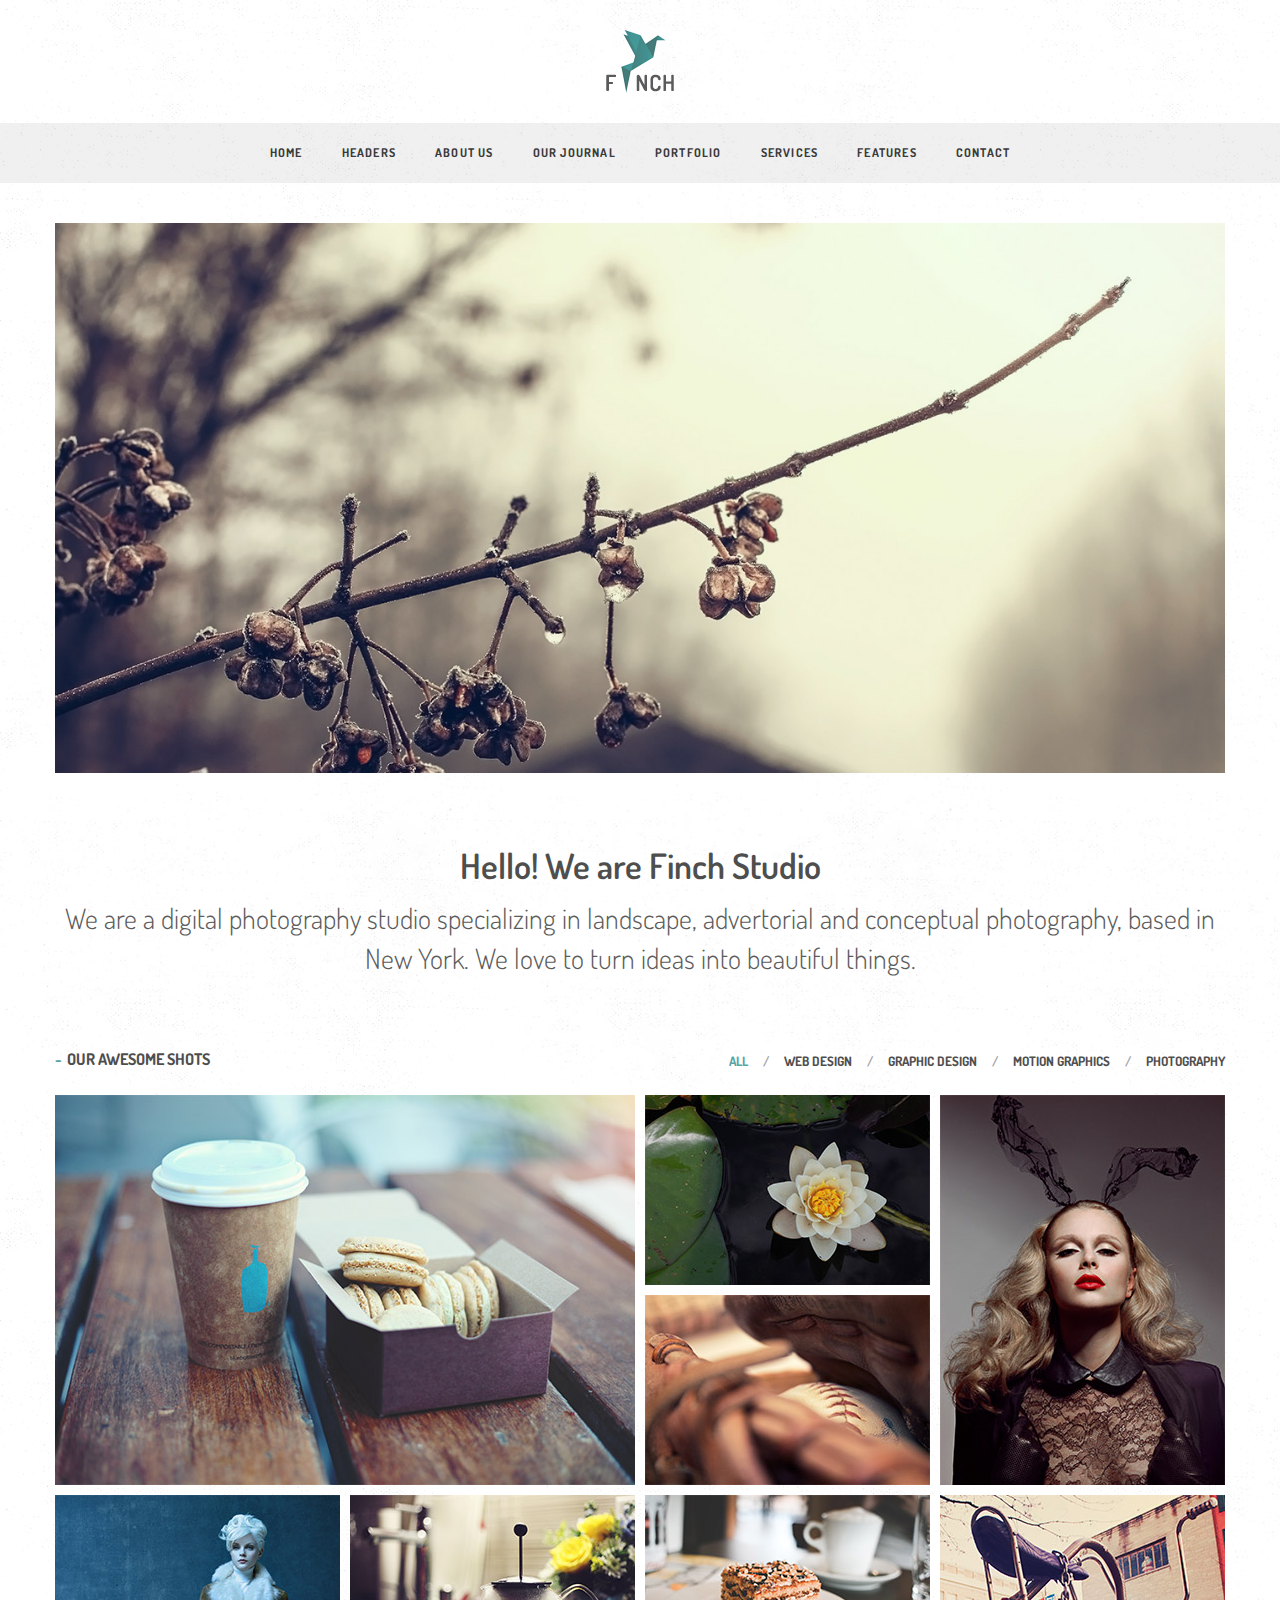
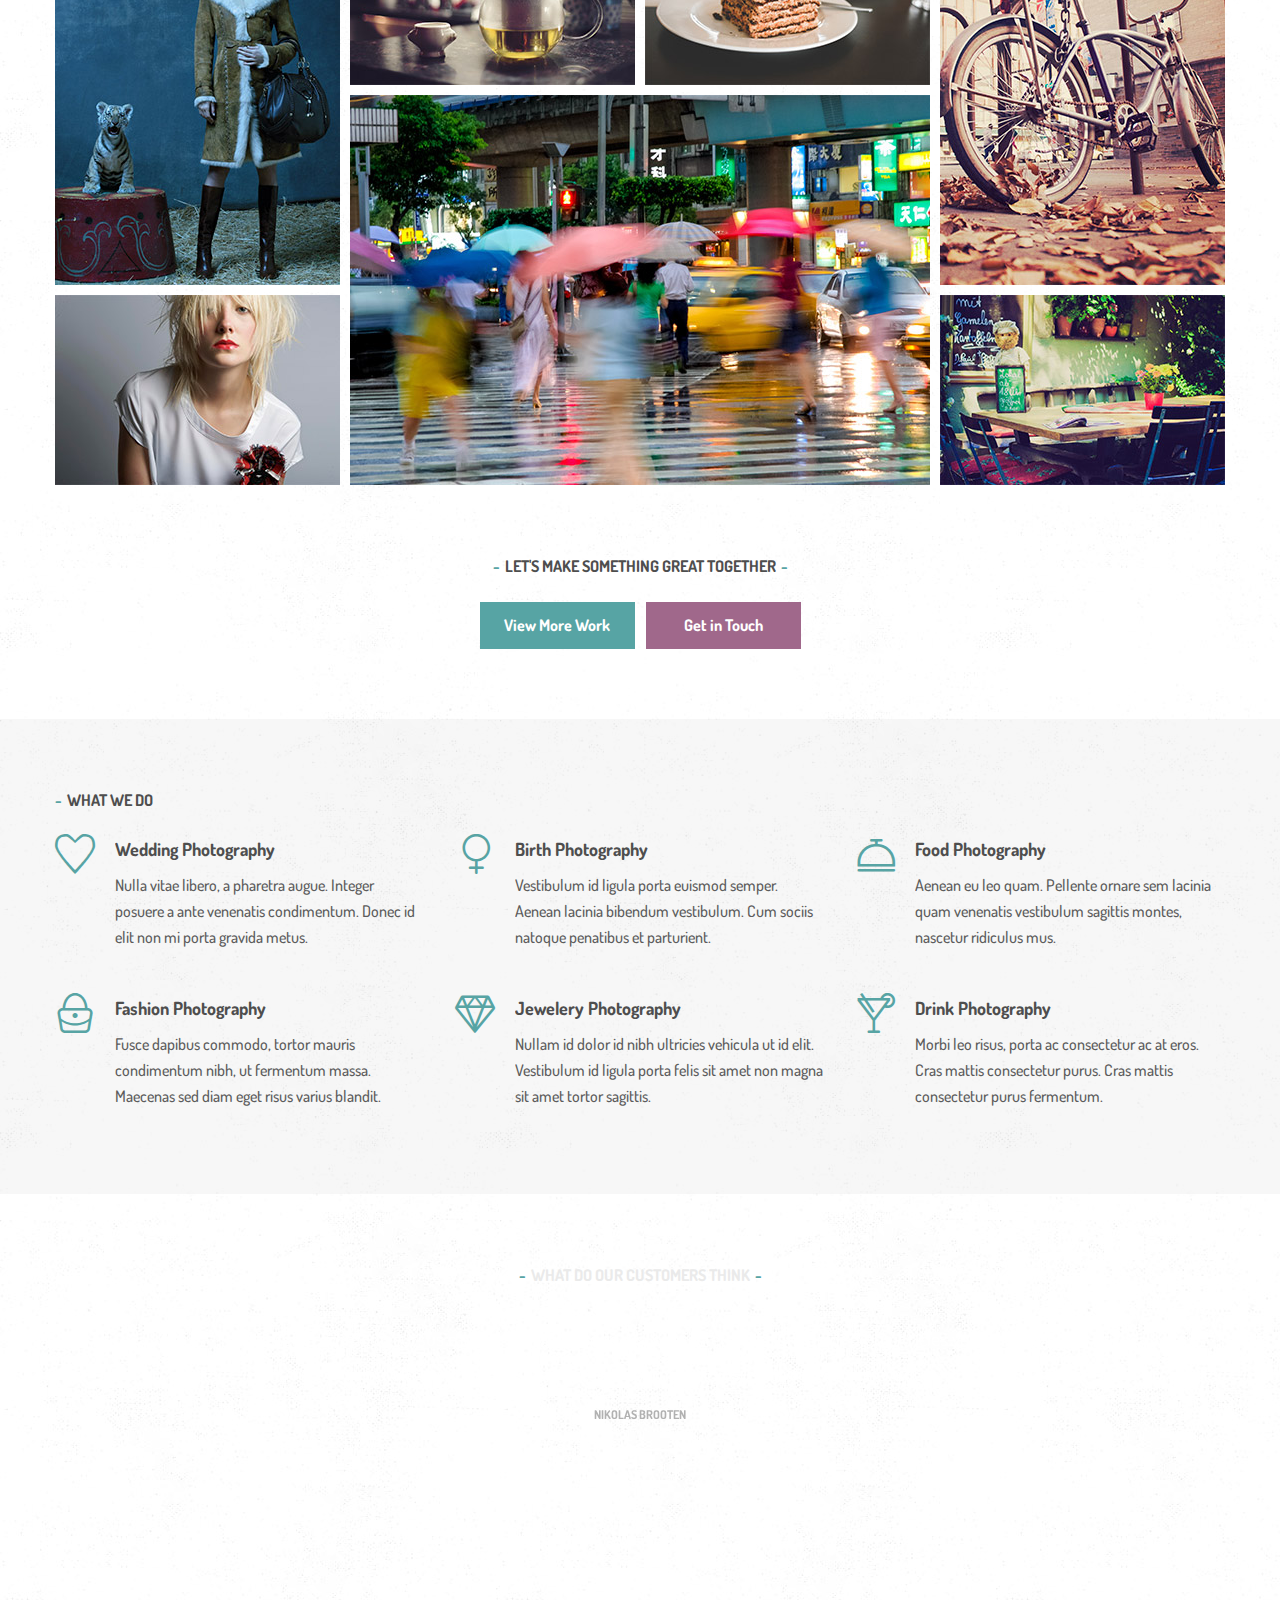
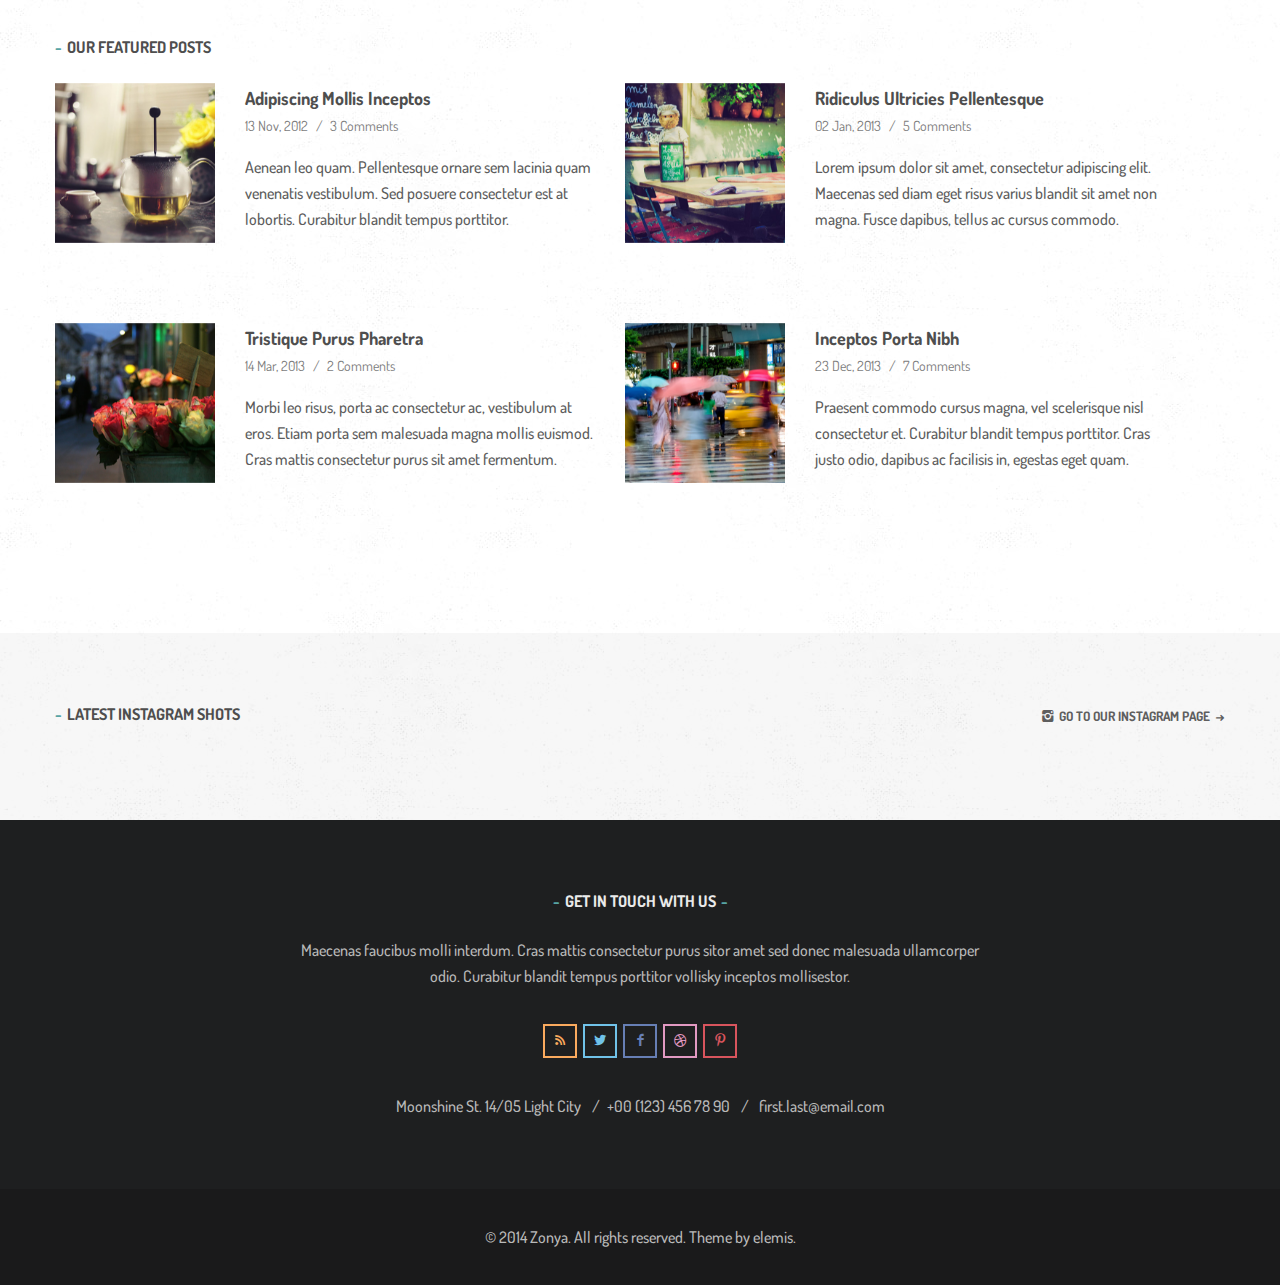
==== index.html @ e6f13179 "initial" ====
<!DOCTYPE html>
<html lang="en">
<head>
<meta charset="utf-8">
<meta name="viewport" content="width=device-width, initial-scale=1.0">
<meta name="description" content="">
<meta name="author" content="">
<link rel="shortcut icon" href="style/images/favicon.png">
<title>Finch</title>
<!-- Bootstrap core CSS -->
<link href="style/css/bootstrap.css" rel="stylesheet">
<link href="style/css/settings.css" rel="stylesheet">
<link href="style/css/owl.carousel.css" rel="stylesheet">
<link href="style/css/animsition.min.css" rel="stylesheet">
<link href="style/css/fotorama.css" rel="stylesheet">
<link href="style/css/divas.css" rel="stylesheet">
<link href="style/js/google-code-prettify/prettify.css" rel="stylesheet">
<link href="style/js/fancybox/jquery.fancybox.css" rel="stylesheet" type="text/css" media="all" />
<link href="style/js/fancybox/helpers/jquery.fancybox-thumbs.css?v=1.0.2" rel="stylesheet" type="text/css" />
<link href="style.css" rel="stylesheet">
<link href="style/css/color/green.css" rel="stylesheet">
<link href='http://fonts.googleapis.com/css?family=Dosis:200,300,400,500,600,700,800' rel='stylesheet' type='text/css'>
<link href="style/type/fontello.css" rel="stylesheet">
<link href="style/type/budicons.css" rel="stylesheet">
<!-- HTML5 shim and Respond.js IE8 support of HTML5 elements and media queries -->
<!--[if lt IE 9]>
      <script src="style/js/html5shiv.js"></script>
      <script src="https://oss.maxcdn.com/libs/respond.js/1.3.0/respond.min.js"></script>
      <![endif]-->
</head>
<body class="full-layout">
<div class="body-wrapper animsition">
  <div class="navbar default centered">
    <div class="navbar-header">
      <div class="container basic-wrapper"> <a class="btn responsive-menu pull-right" data-toggle="collapse" data-target=".navbar-collapse"><i></i></a>
        <div class="navbar-brand text-center"><a href="index.html"><img src="style/images/logo.png" alt="" data-src="style/images/logo.png" data-ret="style/images/logo@2x.png" class="retina" /></a></div>
      </div>
      <!--/.container -->
      <nav class="collapse navbar-collapse text-center">
        <ul class="nav navbar-nav">
          <li class="dropdown"><a href="#" class="dropdown-toggle js-activated">Home</a>
            <ul class="dropdown-menu">
              <li><a href="index.html">Home 1</a></li>
              <li><a href="index2.html">Home 2</a></li>
              <li><a href="index3.html">Home 3</a></li>
              <li><a href="index4.html">Home 4</a></li>
              <li><a href="index5.html">Home 5</a></li>
            </ul>
          </li>
          <li class="dropdown"><a href="#" class="dropdown-toggle js-activated">Headers</a>
            <ul class="dropdown-menu">
              <li><a href="header.html">Centered Header</a></li>
              <li><a href="header2.html">Simple Header</a></li>
              <li><a href="header3.html">Extended Header</a></li>
            </ul>
          </li>
          <li><a href="about.html">About Us</a></li>
          <li class="dropdown"><a href="#" class="dropdown-toggle js-activated">Our Journal</a>
            <ul class="dropdown-menu">
              <li><a href="blog.html">Blog 1</a></li>
              <li><a href="blog2.html">Blog 2</a></li>
              <li><a href="blog3.html">Blog 3</a></li>
              <li><a href="blog-post.html">Blog Post</a></li>
            </ul>
          </li>
          <li class="dropdown"><a href="#" class="dropdown-toggle js-activated">Portfolio</a>
            <ul class="dropdown-menu">
              <li><a href="portfolio.html">Masonry Grid</a></li>
              <li><a href="portfolio2.html">Fullscreen Grid</a></li>
              <li><a href="portfolio3.html">Classic Masonry Grid</a></li>
              <li><a href="portfolio4.html">Masonry Grid w/ Lightbox</a></li>
              <li><a href="portfolio5.html">Fullscreen Grid w/ Lightbox</a></li>
              <li><a href="portfolio6.html">Classic Masonry Grid w/ Lightbox</a></li>
              <li><a href="portfolio-post.html">Post with Carousel</a></li>
              <li><a href="portfolio-post2.html">Post with Fotorama</a></li>
              <li><a href="portfolio-post3.html">Post with Slider</a></li>
              <li><a href="portfolio-post4.html">Post with Static Images</a></li>
              <li><a href="portfolio-post5.html">Post with Video</a></li>
            </ul>
          </li>
          <li><a href="services.html">Services</a></li>
          <li class="dropdown"><a href="#" class="dropdown-toggle js-activated">Features</a>
            <ul class="dropdown-menu">
              <li class="dropdown-submenu"><a href="#">Sliders</a>
                <ul class="dropdown-menu">
                  <li><a href="index.html">Revolution Slider</a></li>
                  <li><a href="index2.html">Fotorama</a></li>
                  <li><a href="index5.html">Divas Slider</a></li>
                  <li><a href="portfolio-post.html">Swiper</a></li>
                  <li><a href="portfolio-post3.html">Owl Carousel</a></li>
                </ul>
              </li>
              <li><a href="elements.html">Elements</a></li>
              <li><a href="headings.html">Headings</a></li>
              <li><a href="pricing.html">Pricing Tables</a></li>
              <li><a href="budicon.html">Font Icons - Budicon</a></li>
              <li><a href="fontello.html">Font Icons - Fontello</a></li>
            </ul>
          </li>
          <li><a href="contact.html">Contact</a></li>
        </ul>
      </nav>
    </div>
    <!--/.navbar-header --> 
    
  </div>
  <!--/.navbar -->
  
  <div class="offset2"></div>
  <div class="light-wrapper">
    <div class="container inner tp40 bp0">
      <div class="tp-banner-container">
        <div class="tp-banner" >
          <ul>
            <li data-transition="fade" data-delay="9000"  data-saveperformance="on"  data-title="Ken Burns Slide"> <img src="style/images/dummy.png"  alt="" data-lazyload="style/images/art/slider-bg1.jpg" data-bgposition="right top" data-kenburns="on" data-duration="12000" data-ease="Power0.easeInOut" data-bgfit="115" data-bgfitend="100" data-bgpositionend="center bottom">
              <div class="caption sfr title light-layer" data-x="745" data-y="400" data-speed="700" data-start="2300" data-easing="Sine.easeOut">Nature Photography</div>
              <div class="caption sfr lead light-layer" data-x="745" data-y="454" data-speed="700" data-start="2800" data-easing="Sine.easeOut">Pellentesque ornare sem lacinia quam</div>
            </li>
            <li data-transition="slidehorizontal" data-delay="7000" data-fstransition="fade" data-fsmasterspeed="1000" data-fsslotamount="7" data-saveperformance="off"  data-title="Video Slide"> <img src="style/images/art/slider-bg2.jpg"  alt=""  data-bgposition="center center" data-bgfit="cover" data-bgrepeat="no-repeat">
              <div class="tp-caption tp-fade fadeout fullscreenvideo"
			data-x="0"
			data-y="0"
			data-speed="1000"
			data-start="1100"
			data-easing="Power4.easeOut"
			data-elementdelay="0.01"
			data-endelementdelay="0.1"
			data-endspeed="1500"
			data-endeasing="Power4.easeIn"
			data-autoplay="true"
			data-autoplayonlyfirsttime="false"
			data-nextslideatend="true"
 data-volume="mute" data-forceCover="1" data-aspectratio="4:3" data-forcerewind="on" style="z-index: 2;">
                <video class="" preload="none" width="100%" height="100%" poster="style/images/art/slider-bg2.jpg">
                  <source src='style/video/joris_schaap--dragonfly_in_ultra_slow_motion.mp4' type='video/mp4' />
                  <source src='style/video/joris_schaap--dragonfly_in_ultra_slow_motion.webm' type='video/webm' />
                </video>
              </div>
              <div class="caption sfl title light-layer" data-x="45" data-y="400" data-speed="700" data-start="1500" data-easing="Sine.easeOut" style="z-index: 3;">Slow Motion Video</div>
              <div class="caption sfl lead light-layer" data-x="45" data-y="454" data-speed="700" data-start="2000" data-easing="Sine.easeOut" style="z-index: 3;">Donec id elit non mi porta gravida</div>
            </li>
            <li data-transition="fade" data-delay="5000"> <img src="style/images/art/slider-bg3.jpg" alt="" data-bgfit="cover" data-bgposition="left top" data-bgrepeat="no-repeat" />
              <div class="caption sfb title light-layer" data-x="center" data-y="250" data-speed="700" data-start="800" data-easing="Sine.easeOut">Urban Photography</div>
              <div class="caption sfb lead light-layer" data-x="center" data-y="305" data-speed="700" data-start="1300" data-easing="Sine.easeOut">Fusce Pharetra Cras Mattis Elit</div>
            </li>
          </ul>
          <div class="tp-bannertimer tp-bottom"></div>
        </div>
      </div>
    </div>
  </div>
  <!-- /.light-wrapper -->
  <div class="light-wrapper">
    <div class="container inner">
      <h1 class="intro text-center">Hello! We are Finch Studio</h1>
      <p class="lead main text-center">We are a digital photography studio specializing in landscape, advertorial and conceptual photography, based in New York. We love to turn ideas into beautiful things.</p>
      <h3 class="section-title pull-left">Our Awesome Shots</h3>
      <div class="portfolio fix-portfolio">
        <div id="filters" class="button-group pull-right">
          <button class="button is-checked" data-filter="*">All</button>
          <button class="button" data-filter=".web">Web Design</button>
          <button class="button" data-filter=".graphic">Graphic Design</button>
          <button class="button" data-filter=".video">Motion Graphics</button>
          <button class="button" data-filter=".photography">Photography</button>
        </div>
        <div class="clearfix"></div>
        <div class="isotope items">
          <div class="item width2 height2 web">
            <figure><a href="portfolio-post.html">
              <div class="text-overlay">
                <div class="info"><span>Fringilla Fermentum Sem</span></div>
              </div>
              <img src="style/images/art/p1.jpg" alt="" /> </a></figure>
          </div>
          <div class="item graphic">
            <figure><a href="portfolio-post2.html">
              <div class="text-overlay">
                <div class="info"><span>Vestibulum Tellus</span></div>
              </div>
              <img src="style/images/art/p2.jpg" alt="" /> </a></figure>
          </div>
          <div class="item height2">
            <figure><a href="portfolio-post3.html">
              <div class="text-overlay">
                <div class="info"><span>Vehicula Amet</span></div>
              </div>
              <img src="style/images/art/p3.jpg" alt="" /> </a></figure>
          </div>
          <div class="item video">
            <figure><a href="portfolio-post4.html">
              <div class="text-overlay">
                <div class="info"><span>Consectetur Justo</span></div>
              </div>
              <img src="style/images/art/p4.jpg" alt="" /> </a></figure>
          </div>
          <div class="item height2 web">
            <figure><a href="portfolio-post5.html">
              <div class="text-overlay">
                <div class="info"><span>Etiam Quam</span></div>
              </div>
              <img src="style/images/art/p5.jpg" alt="" /> </a></figure>
          </div>
          <div class="item photography">
            <figure><a href="portfolio-post.html">
              <div class="text-overlay">
                <div class="info"><span>Fusce Ornare Lorem</span></div>
              </div>
              <img src="style/images/art/p6.jpg" alt="" /> </a></figure>
          </div>
          <div class="item web">
            <figure><a href="portfolio-post2.html">
              <div class="text-overlay">
                <div class="info"><span>Sit Amet Ridiculus</span></div>
              </div>
              <img src="style/images/art/p7.jpg" alt="" /> </a></figure>
          </div>
          <div class="item height2 graphic">
            <figure><a href="portfolio-post3.html">
              <div class="text-overlay">
                <div class="info"><span>Malesuada Dolor Nibh</span></div>
              </div>
              <img src="style/images/art/p8.jpg" alt="" /> </a></figure>
          </div>
          <div class="item width2 height2 video">
            <figure><a href="portfolio-post4.html">
              <div class="text-overlay">
                <div class="info"><span>Ridiculus Lorem Consectetur</span></div>
              </div>
              <img src="style/images/art/p9.jpg" alt="" /> </a></figure>
          </div>
          <div class="item graphic">
            <figure><a href="portfolio-post5.html">
              <div class="text-overlay">
                <div class="info"><span>Bibendum Purus</span></div>
              </div>
              <img src="style/images/art/p10.jpg" alt="" /> </a></figure>
          </div>
          <div class="item photography">
            <figure><a href="portfolio-post.html">
              <div class="text-overlay">
                <div class="info"><span>Pellentesque Etiam Egestas</span></div>
              </div>
              <img src="style/images/art/p11.jpg" alt="" /> </a></figure>
          </div>
        </div>
      </div>
      <!-- /.portfolio -->
      
      <div class="divide70"></div>
      <h3 class="section-title text-center">Let's make something great together</h3>
      <div class="text-center"> <a href="#" class="btn btn-large fixed-width">View More Work</a> <a href="#" class="btn btn-large btn-maroon fixed-width">Get in Touch</a> </div>
    </div>
    <!-- /.container --> 
  </div>
  <!-- /.light-wrapper -->
  
  <div class="dark-wrapper">
    <div class="container inner">
      <h3 class="section-title">What We Do</h3>
      <div class="services-1">
        <div class="row">
          <div class="col-sm-4">
            <div class="icon"> <i class="budicon-heart icn"></i> </div>
            <!-- /.icon -->
            <div class="text">
              <h3>Wedding Photography</h3>
              <p>Nulla vitae libero, a pharetra augue. Integer posuere a ante venenatis condimentum. Donec id elit non mi porta gravida metus.</p>
            </div>
            <!-- /.text --> 
          </div>
          <!-- /.col-sm-4 -->
          <div class="col-sm-4">
            <div class="icon"> <i class="budicon-gender-female icn"></i> </div>
            <!-- /.icon -->
            <div class="text">
              <h3>Birth Photography</h3>
              <p>Vestibulum id ligula porta euismod semper. Aenean lacinia bibendum vestibulum. Cum sociis natoque penatibus et parturient.</p>
            </div>
            <!-- /.text --> 
          </div>
          <!-- /.col-sm-4 -->
          <div class="col-sm-4">
            <div class="icon"> <i class="budicon-meal icn"></i> </div>
            <!-- /.icon -->
            <div class="text">
              <h3>Food Photography</h3>
              <p>Aenean eu leo quam. Pellente ornare sem lacinia quam venenatis vestibulum sagittis montes, nascetur ridiculus mus.</p>
            </div>
            <!-- /.text --> 
          </div>
          <!-- /.col-sm-4 --> 
        </div>
        <!-- /.row -->
        <div class="divide30"></div>
        <div class="row">
          <div class="col-sm-4">
            <div class="icon"> <i class="budicon-bag icn"></i> </div>
            <!-- /.icon -->
            <div class="text">
              <h3>Fashion Photography</h3>
              <p>Fusce dapibus commodo, tortor mauris condimentum nibh, ut fermentum massa. Maecenas sed diam eget risus varius blandit.</p>
            </div>
            <!-- /.text --> 
          </div>
          <!-- /.col-sm-4 -->
          <div class="col-sm-4">
            <div class="icon"> <i class="budicon-diamond icn"></i> </div>
            <!-- /.icon -->
            <div class="text">
              <h3>Jewelery Photography</h3>
              <p>Nullam id dolor id nibh ultricies vehicula ut id elit. Vestibulum id ligula porta felis sit amet non magna sit amet tortor sagittis.</p>
            </div>
            <!-- /.text --> 
          </div>
          <!-- /.col-sm-4 -->
          <div class="col-sm-4">
            <div class="icon"> <i class="budicon-cocktail icn"></i> </div>
            <!-- /.icon -->
            <div class="text">
              <h3>Drink Photography</h3>
              <p>Morbi leo risus, porta ac consectetur ac at eros. Cras mattis consectetur purus. Cras mattis consectetur purus fermentum.</p>
            </div>
            <!-- /.text --> 
          </div>
          <!-- /.col-sm-4 --> 
        </div>
        <!-- /.row --> 
      </div>
      <!-- /.services --> 
      
    </div>
  </div>
  <div class="parallax parallax1 customers">
    <div class="container inner text-center">
      <h3 class="section-title text-center">What Do Our Customers Think</h3>
      <div class="testimonials owl-carousel thin">
        <div class="item">
          <blockquote>
            <p>Praesent commodo cursus magna, vel scelerisque nisl consectetur. Nullam dolor nibh ultricies vehicula elit vulputate tristique egestas. Praesent commodo cursus magna, vel scelerisque.<small>Nikolas Brooten</small></p>
          </blockquote>
        </div>
        <!-- /.item -->
        <div class="item">
          <blockquote>
            <p>Cras justo odio, dapibus facilisis in, egestas eget quam. Maecenas faucibus mollis interdum. Etiam porta sem malesuada magna mollis euismod. Cum sociis natoque penatibus et magnis dis parturient.<small>Coriss Ambady</small></p>
          </blockquote>
        </div>
        <!-- /.item -->
        <div class="item">
          <blockquote>
            <p>Aenean eu leo quam. Pellentesque ornare sem lacinia quam venenatis id vestibulum. Donec sed odio dui. Sed posuere consectetur est at lobortis. Cras justo odio, dapibus ac facilisis in, egestas eget.<small>Barclay Widerski</small></p>
          </blockquote>
        </div>
        <!-- /.item -->
        <div class="item">
          <blockquote>
            <p>Cras justo odio, dapibus ac facilisis in, egestas eget quam. Maecenas faucibus mollis interdum. Vivamus sagittis lacus vel augue laoreet. Donec id elit non mi porta gravida at eget metus.<small>Elsie Spear</small></p>
          </blockquote>
        </div>
        <!-- /.item --> 
      </div>
      <!-- /.testimonials --> 
      
    </div>
    <!-- /.container --> 
  </div>
  <!-- /.parallax -->
  
  <div class="light-wrapper">
    <div class="container inner">
      <h3 class="section-title">Our Featured Posts</h3>
      <div class="latest-blog-wrapper">
        <div class="latest-blog isotope isotope js-isotope row" data-isotope-options='{ "layoutMode": "fitRows", "itemSelector": ".post" }'>
          <div class="post col-sm-12 col-md-6 row">
            <div class="col-sm-4">
              <figure class="icon-overlay"><a href="blog-post.html"><img src="style/images/art/b1.jpg" alt="" /></a></figure>
            </div>
            <div class="col-sm-8 post-content">
              <h3 class="post-title"><a href="blog-post.html">Adipiscing Mollis Inceptos</a></h3>
              <div class="meta"><span class="date">13 Nov, 2012</span> <span class="comments"><a href="#">3 Comments</a></span></div>
              <p>Aenean leo quam. Pellentesque ornare sem lacinia quam venenatis vestibulum. Sed posuere consectetur est at lobortis. Curabitur blandit tempus porttitor.</p>
            </div>
          </div>
          <div class="post col-sm-12 col-md-6 row">
            <div class="col-sm-4">
              <figure class="icon-overlay"><a href="blog-post.html"><img src="style/images/art/b2.jpg" alt="" /></a></figure>
            </div>
            <div class="col-sm-8 post-content">
              <h3 class="post-title"><a href="blog-post.html">Ridiculus Ultricies Pellentesque</a></h3>
              <div class="meta"><span class="date">02 Jan, 2013</span> <span class="comments"><a href="#">5 Comments</a></span></div>
              <p>Lorem ipsum dolor sit amet, consectetur adipiscing elit. Maecenas sed diam eget risus varius blandit sit amet non magna. Fusce dapibus, tellus ac cursus commodo.</p>
            </div>
          </div>
          <div class="post col-sm-12 col-md-6 row">
            <div class="col-sm-4">
              <figure class="icon-overlay"><a href="blog-post.html"><img src="style/images/art/b3.jpg" alt="" /></a></figure>
            </div>
            <div class="col-sm-8 post-content">
              <h3 class="post-title"><a href="blog-post.html">Tristique Purus Pharetra</a></h3>
              <div class="meta"><span class="date">14 Mar, 2013</span> <span class="comments"><a href="#">2 Comments</a></span></div>
              <p>Morbi leo risus, porta ac consectetur ac, vestibulum at eros. Etiam porta sem malesuada magna mollis euismod. Cras mattis consectetur purus sit amet fermentum.</p>
            </div>
          </div>
          <div class="post col-sm-12 col-md-6 row">
            <div class="col-sm-4">
              <figure class="icon-overlay"><a href="blog-post.html"><img src="style/images/art/b4.jpg" alt="" /></a></figure>
            </div>
            <div class="col-sm-8 post-content">
              <h3 class="post-title"><a href="blog-post.html">Inceptos Porta Nibh</a></h3>
              <div class="meta"><span class="date">23 Dec, 2013</span> <span class="comments"><a href="#">7 Comments</a></span></div>
              <p>Praesent commodo cursus magna, vel scelerisque nisl consectetur et. Curabitur blandit tempus porttitor. Cras justo odio, dapibus ac facilisis in, egestas eget quam.</p>
            </div>
          </div>
        </div>
      </div>
    </div>
  </div>
  <div class="dark-wrapper">
    <div class="container inner">
      <h3 class="section-title pull-left">Latest Instagram Shots</h3>
      <a href="#" class="link-out pull-right"><i class="icon-s-instagram rp5"></i>Go to Our Instagram Page</a>
      <div class="clearfix"></div>
      <div id="instafeed"></div>
    </div>
  </div>
  <footer class="footer black-wrapper widget-footer">
    <div class="container inner">
      <div class="thin text-center">
        <h3 class="section-title text-center">Get in Touch with Us</h3>
        <p>Maecenas faucibus molli interdum. Cras mattis consectetur purus sitor amet sed donec malesuada ullamcorper odio. Curabitur blandit tempus porttitor vollisky inceptos mollisestor.</p>
        <div class="divide20"></div>
        <ul class="social">
          <li><a href="#"><i class="icon-s-rss"></i></a></li>
          <li><a href="#"><i class="icon-s-twitter"></i></a></li>
          <li><a href="#"><i class="icon-s-facebook"></i></a></li>
          <li><a href="#"><i class="icon-s-dribbble"></i></a></li>
          <li><a href="#"><i class="icon-s-pinterest"></i></a></li>
        </ul>
        <div class="divide40"></div>
        <div class="contact-info"> <span> Moonshine St. 14/05 Light City </span> <span>+00 (123) 456 78 90 </span> <span> <a href="first.last@email.com">first.last@email.com </a></span> </div>
        <!-- .contact-info --> 
        
      </div>
      <!-- .thin --> 
      
    </div>
    <!-- .container -->
    
    <div class="sub-footer">
      <div class="container">
        <p class="text-center">© 2014 Zonya. All rights reserved. Theme by <a href="http://elemisfreebies.com">elemis</a>.</p>
      </div>
    </div>
  </footer>
  <!-- /footer --> 
  
</div>
<!-- /.body-wrapper --> 
<script src="style/js/jquery.min.js"></script> 
<script src="style/js/bootstrap.min.js"></script> 
<script src="style/js/twitter-bootstrap-hover-dropdown.min.js"></script> 
<script src="style/js/retina.js"></script> 
<script src="style/js/jquery.slickforms.js"></script> 
<script src="style/js/jquery.animsition.min.js"></script> 
<script src="style/js/isotope.pkgd.min.js"></script> 
<script src="style/js/owl.carousel.min.js"></script> 
<script src="style/js/instafeed.min.js"></script> 
<script src="style/js/jquery.easytabs.min.js"></script> 
<script src="style/js/google-code-prettify/prettify.js"></script> 
<script src="style/js/fotorama.js"></script> 
<script src="style/js/jquery.dcflickr.1.0.js"></script> 
<script src="style/js/idangerous.swiper.min.js"></script> 
<script src="style/js/jquery.fancybox.pack.js"></script> 
<script src="style/js/fancybox/helpers/jquery.fancybox-thumbs.js?v=1.0.2"></script> 
<script src="style/js/fancybox/helpers/jquery.fancybox-media.js?v=1.0.0"></script> 
<script src="style/js/jquery.fitvids.js"></script> 
<script src="style/js/jquery.themepunch.revolution.min.js"></script> 
<script src="style/js/jquery.themepunch.tools.min.js"></script> 
<script src="style/js/jquery.divas-1.0.min.js"></script> 
<script src="style/js/imagesloaded.pkgd.min.js"></script> 
<script src="style/js/scripts.js"></script>
</body>
</html>
---- style/css/settings.css ----
/*-----------------------------------------------------------------------------

	-	Revolution Slider 4.1 Captions -

		Screen Stylesheet

version:   	1.4.5
date:      	27/11/13
author:		themepunch
email:     	info@themepunch.com
website:   	http://www.themepunch.com
-----------------------------------------------------------------------------*/



/*************************
	-	CAPTIONS	-
**************************/

.tp-static-layers	{	position:absolute; z-index:505; top:0px;left:0px}

.tp-hide-revslider,.tp-caption.tp-hidden-caption	{	visibility:hidden !important; display:none !important}


.tp-caption { z-index:1; white-space:nowrap}

.tp-caption-demo .tp-caption	{	position:relative !important; display:inline-block; margin-bottom:10px; margin-right:20px !important}


.tp-caption.whitedivider3px {

	color: #000000;
	text-shadow: none;
	background-color: rgb(255, 255, 255);
	background-color: rgba(255, 255, 255, 1);
	text-decoration: none;
	min-width: 408px;
	min-height: 3px;
	background-position: initial initial;
	background-repeat: initial initial;
	border-width: 0px;
	border-color: #000000;
	border-style: none;
}


.tp-caption.finewide_large_white {
color:#ffffff;
text-shadow:none;
font-size:60px;
line-height:60px;
font-weight:300;
font-family:"Open Sans", sans-serif;
background-color:transparent;
text-decoration:none;
text-transform:uppercase;
letter-spacing:8px;
border-width:0px;
border-color:rgb(0, 0, 0);
border-style:none;
}

.tp-caption.whitedivider3px {
color:#000000;
text-shadow:none;
background-color:rgb(255, 255, 255);
background-color:rgba(255, 255, 255, 1);
text-decoration:none;
font-size:0px;
line-height:0;
min-width:468px;
min-height:3px;
border-width:0px;
border-color:rgb(0, 0, 0);
border-style:none;
}

.tp-caption.finewide_medium_white {
color:#ffffff;
text-shadow:none;
font-size:37px;
line-height:37px;
font-weight:300;
font-family:"Open Sans", sans-serif;
background-color:transparent;
text-decoration:none;
text-transform:uppercase;
letter-spacing:5px;
border-width:0px;
border-color:rgb(0, 0, 0);
border-style:none;
}

.tp-caption.boldwide_small_white {
font-size:25px;
line-height:25px;
font-weight:800;
font-family:"Open Sans", sans-serif;
color:rgb(255, 255, 255);
text-decoration:none;
background-color:transparent;
text-shadow:none;
text-transform:uppercase;
letter-spacing:5px;
border-width:0px;
border-color:rgb(0, 0, 0);
border-style:none;
}

.tp-caption.whitedivider3px_vertical {
color:#000000;
text-shadow:none;
background-color:rgb(255, 255, 255);
background-color:rgba(255, 255, 255, 1);
text-decoration:none;
font-size:0px;
line-height:0;
min-width:3px;
min-height:130px;
border-width:0px;
border-color:rgb(0, 0, 0);
border-style:none;
}

.tp-caption.finewide_small_white {
color:#ffffff;
text-shadow:none;
font-size:25px;
line-height:25px;
font-weight:300;
font-family:"Open Sans", sans-serif;
background-color:transparent;
text-decoration:none;
text-transform:uppercase;
letter-spacing:5px;
border-width:0px;
border-color:rgb(0, 0, 0);
border-style:none;
}

.tp-caption.finewide_verysmall_white_mw {
font-size:13px;
line-height:25px;
font-weight:400;
font-family:"Open Sans", sans-serif;
color:#ffffff;
text-decoration:none;
background-color:transparent;
text-shadow:none;
text-transform:uppercase;
letter-spacing:5px;
max-width:470px;
white-space:normal !important;
border-width:0px;
border-color:rgb(0, 0, 0);
border-style:none;
}

.tp-caption.lightgrey_divider {
text-decoration:none;
background-color:rgb(235, 235, 235);
background-color:rgba(235, 235, 235, 1);
width:370px;
height:3px;
background-position:initial initial;
background-repeat:initial initial;
border-width:0px;
border-color:rgb(34, 34, 34);
border-style:none;
}

.tp-caption.finewide_large_white {
color: #FFF;
text-shadow: none;
font-size: 60px;
line-height: 60px;
font-weight: 300;
font-family: "Open Sans", sans-serif;
background-color: rgba(0, 0, 0, 0);
text-decoration: none;
text-transform: uppercase;
letter-spacing: 8px;
border-width: 0px;
border-color: #000;
border-style: none;
}

.tp-caption.finewide_medium_white {
color: #FFF;
text-shadow: none;
font-size: 34px;
line-height: 34px;
font-weight: 300;
font-family: "Open Sans", sans-serif;
background-color: rgba(0, 0, 0, 0);
text-decoration: none;
text-transform: uppercase;
letter-spacing: 5px;
border-width: 0px;
border-color: #000;
border-style: none;
}

.tp-caption.huge_red {
position:absolute;
color:rgb(223,75,107);
font-weight:400;
font-size:150px;
line-height:130px;
font-family: 'Oswald', sans-serif;
margin:0px;
border-width:0px;
border-style:none;
white-space:nowrap;
background-color:rgb(45,49,54);
padding:0px;
}

.tp-caption.middle_yellow {
position:absolute;
color:rgb(251,213,114);
font-weight:600;
font-size:50px;
line-height:50px;
font-family: 'Open Sans', sans-serif;
margin:0px;
border-width:0px;
border-style:none;
white-space:nowrap;
}

.tp-caption.huge_thin_yellow {
	position:absolute;
color:rgb(251,213,114);
font-weight:300;
font-size:90px;
line-height:90px;
font-family: 'Open Sans', sans-serif;
margin:0px;
letter-spacing: 20px;
border-width:0px;
border-style:none;
white-space:nowrap;
}

.tp-caption.big_dark {
position:absolute;
color:#333;
font-weight:700;
font-size:70px;
line-height:70px;
font-family:"Open Sans";
margin:0px;
border-width:0px;
border-style:none;
white-space:nowrap;
}

.tp-caption.medium_dark {
position:absolute;
color:#333;
font-weight:300;
font-size:40px;
line-height:40px;
font-family:"Open Sans";
margin:0px;
letter-spacing: 5px;
border-width:0px;
border-style:none;
white-space:nowrap;
}


.tp-caption.medium_grey {
position:absolute;
color:#fff;
text-shadow:0px 2px 5px rgba(0, 0, 0, 0.5);
font-weight:700;
font-size:20px;
line-height:20px;
font-family:Arial;
padding:2px 4px;
margin:0px;
border-width:0px;
border-style:none;
background-color:#888;
white-space:nowrap;
}

.tp-caption.small_text {
position:absolute;
color:#fff;
text-shadow:0px 2px 5px rgba(0, 0, 0, 0.5);
font-weight:700;
font-size:14px;
line-height:20px;
font-family:Arial;
margin:0px;
border-width:0px;
border-style:none;
white-space:nowrap;
}

.tp-caption.medium_text {
position:absolute;
color:#fff;
text-shadow:0px 2px 5px rgba(0, 0, 0, 0.5);
font-weight:700;
font-size:20px;
line-height:20px;
font-family:Arial;
margin:0px;
border-width:0px;
border-style:none;
white-space:nowrap;
}


.tp-caption.large_bold_white_25 {
font-size:55px;
line-height:65px;
font-weight:700;
font-family:"Open Sans";
color:#fff;
text-decoration:none;
background-color:transparent;
text-align:center;
text-shadow:#000 0px 5px 10px;
border-width:0px;
border-color:rgb(255, 255, 255);
border-style:none;
}

.tp-caption.medium_text_shadow {
font-size:25px;
line-height:25px;
font-weight:600;
font-family:"Open Sans";
color:#fff;
text-decoration:none;
background-color:transparent;
text-align:center;
text-shadow:#000 0px 5px 10px;
border-width:0px;
border-color:rgb(255, 255, 255);
border-style:none;
}

.tp-caption.large_text {
position:absolute;
color:#fff;
text-shadow:0px 2px 5px rgba(0, 0, 0, 0.5);
font-weight:700;
font-size:40px;
line-height:40px;
font-family:Arial;
margin:0px;
border-width:0px;
border-style:none;
white-space:nowrap;
}

.tp-caption.medium_bold_grey {
font-size:30px;
line-height:30px;
font-weight:800;
font-family:"Open Sans";
color:rgb(102, 102, 102);
text-decoration:none;
background-color:transparent;
text-shadow:none;
margin:0px;
padding:1px 4px 0px;
border-width:0px;
border-color:rgb(255, 214, 88);
border-style:none;
}

.tp-caption.very_large_text {
position:absolute;
color:#fff;
text-shadow:0px 2px 5px rgba(0, 0, 0, 0.5);
font-weight:700;
font-size:60px;
line-height:60px;
font-family:Arial;
margin:0px;
border-width:0px;
border-style:none;
white-space:nowrap;
letter-spacing:-2px;
}

.tp-caption.very_big_white {
position:absolute;
color:#fff;
text-shadow:none;
font-weight:800;
font-size:60px;
line-height:60px;
font-family:Arial;
margin:0px;
border-width:0px;
border-style:none;
white-space:nowrap;
padding:0px 4px;
padding-top:1px;
background-color:#000;
}

.tp-caption.very_big_black {
position:absolute;
color:#000;
text-shadow:none;
font-weight:700;
font-size:60px;
line-height:60px;
font-family:Arial;
margin:0px;
border-width:0px;
border-style:none;
white-space:nowrap;
padding:0px 4px;
padding-top:1px;
background-color:#fff;
}

.tp-caption.modern_medium_fat {
position:absolute;
color:#000;
text-shadow:none;
font-weight:800;
font-size:24px;
line-height:20px;
font-family:"Open Sans", sans-serif;
margin:0px;
border-width:0px;
border-style:none;
white-space:nowrap;
}

.tp-caption.modern_medium_fat_white {
position:absolute;
color:#fff;
text-shadow:none;
font-weight:800;
font-size:24px;
line-height:20px;
font-family:"Open Sans", sans-serif;
margin:0px;
border-width:0px;
border-style:none;
white-space:nowrap;
}

.tp-caption.modern_medium_light {
position:absolute;
color:#000;
text-shadow:none;
font-weight:300;
font-size:24px;
line-height:20px;
font-family:"Open Sans", sans-serif;
margin:0px;
border-width:0px;
border-style:none;
white-space:nowrap;
}

.tp-caption.modern_big_bluebg {
position:absolute;
color:#fff;
text-shadow:none;
font-weight:800;
font-size:30px;
line-height:36px;
font-family:"Open Sans", sans-serif;
padding:3px 10px;
margin:0px;
border-width:0px;
border-style:none;
background-color:#4e5b6c;
letter-spacing:0;
}

.tp-caption.modern_big_redbg {
position:absolute;
color:#fff;
text-shadow:none;
font-weight:300;
font-size:30px;
line-height:36px;
font-family:"Open Sans", sans-serif;
padding:3px 10px;
padding-top:1px;
margin:0px;
border-width:0px;
border-style:none;
background-color:#de543e;
letter-spacing:0;
}

.tp-caption.modern_small_text_dark {
position:absolute;
color:#555;
text-shadow:none;
font-size:14px;
line-height:22px;
font-family:Arial;
margin:0px;
border-width:0px;
border-style:none;
white-space:nowrap;
}

.tp-caption.boxshadow {
-moz-box-shadow:0px 0px 20px rgba(0, 0, 0, 0.5);
-webkit-box-shadow:0px 0px 20px rgba(0, 0, 0, 0.5);
box-shadow:0px 0px 20px rgba(0, 0, 0, 0.5);
}

.tp-caption.black {
color:#000;
text-shadow:none;
}

.tp-caption.noshadow {
text-shadow:none;
}

.tp-caption a {
color:#ff7302;
text-shadow:none;
-webkit-transition:all 0.2s ease-out;
-moz-transition:all 0.2s ease-out;
-o-transition:all 0.2s ease-out;
-ms-transition:all 0.2s ease-out;
}

.tp-caption a:hover {
color:#ffa902;
}

.tp-caption.thinheadline_dark {
position:absolute;
color:rgba(0,0,0,0.85);
text-shadow:none;
font-weight:300;
font-size:30px;
line-height:30px;
font-family:"Open Sans";
background-color:transparent;
}

.tp-caption.thintext_dark {
position:absolute;
color:rgba(0,0,0,0.85);
text-shadow:none;
font-weight:300;
font-size:16px;
line-height:26px;
font-family:"Open Sans";
background-color:transparent;
}

.tp-caption.medium_bg_red a {
	color: #fff;
    text-decoration: none;
}

.tp-caption.medium_bg_red a:hover {
	color: #fff;
    text-decoration: underline;
}

.tp-caption.smoothcircle {
font-size:30px;
line-height:75px;
font-weight:800;
font-family:"Open Sans";
color:rgb(255, 255, 255);
text-decoration:none;
background-color:rgb(0, 0, 0);
background-color:rgba(0, 0, 0, 0.498039);
padding:50px 25px;
text-align:center;
border-radius:500px 500px 500px 500px;
border-width:0px;
border-color:rgb(0, 0, 0);
border-style:none;
}

.tp-caption.largeblackbg {
font-size:50px;
line-height:70px;
font-weight:300;
font-family:"Open Sans";
color:rgb(255, 255, 255);
text-decoration:none;
background-color:rgb(0, 0, 0);
padding:0px 20px 5px;
text-shadow:none;
border-width:0px;
border-color:rgb(255, 255, 255);
border-style:none;
}

.tp-caption.largepinkbg {
position:absolute;
color:#fff;
text-shadow:none;
font-weight:300;
font-size:50px;
line-height:70px;
font-family:"Open Sans";
background-color:#db4360;
padding:0px 20px;
-webkit-border-radius:0px;
-moz-border-radius:0px;
border-radius:0px;
}

.tp-caption.largewhitebg {
position:absolute;
color:#000;
text-shadow:none;
font-weight:300;
font-size:50px;
line-height:70px;
font-family:"Open Sans";
background-color:#fff;
padding:0px 20px;
-webkit-border-radius:0px;
-moz-border-radius:0px;
border-radius:0px;
}

.tp-caption.largegreenbg {
position:absolute;
color:#fff;
text-shadow:none;
font-weight:300;
font-size:50px;
line-height:70px;
font-family:"Open Sans";
background-color:#67ae73;
padding:0px 20px;
-webkit-border-radius:0px;
-moz-border-radius:0px;
border-radius:0px;
}

.tp-caption.excerpt {
font-size:36px;
line-height:36px;
font-weight:700;
font-family:Arial;
color:#ffffff;
text-decoration:none;
background-color:rgba(0, 0, 0, 1);
text-shadow:none;
margin:0px;
letter-spacing:-1.5px;
padding:1px 4px 0px 4px;
width:150px;
white-space:normal !important;
height:auto;
border-width:0px;
border-color:rgb(255, 255, 255);
border-style:none;
}

.tp-caption.large_bold_grey {
font-size:60px;
line-height:60px;
font-weight:800;
font-family:"Open Sans";
color:rgb(102, 102, 102);
text-decoration:none;
background-color:transparent;
text-shadow:none;
margin:0px;
padding:1px 4px 0px;
border-width:0px;
border-color:rgb(255, 214, 88);
border-style:none;
}

.tp-caption.medium_thin_grey {
font-size:34px;
line-height:30px;
font-weight:300;
font-family:"Open Sans";
color:rgb(102, 102, 102);
text-decoration:none;
background-color:transparent;
padding:1px 4px 0px;
text-shadow:none;
margin:0px;
border-width:0px;
border-color:rgb(255, 214, 88);
border-style:none;
}

.tp-caption.small_thin_grey {
font-size:18px;
line-height:26px;
font-weight:300;
font-family:"Open Sans";
color:rgb(117, 117, 117);
text-decoration:none;
background-color:transparent;
padding:1px 4px 0px;
text-shadow:none;
margin:0px;
border-width:0px;
border-color:rgb(255, 214, 88);
border-style:none;
}

.tp-caption.lightgrey_divider {
text-decoration:none;
background-color:rgba(235, 235, 235, 1);
width:370px;
height:3px;
background-position:initial initial;
background-repeat:initial initial;
border-width:0px;
border-color:rgb(34, 34, 34);
border-style:none;
}

.tp-caption.large_bold_darkblue {
font-size:58px;
line-height:60px;
font-weight:800;
font-family:"Open Sans";
color:rgb(52, 73, 94);
text-decoration:none;
background-color:transparent;
border-width:0px;
border-color:rgb(255, 214, 88);
border-style:none;
}

.tp-caption.medium_bg_darkblue {
font-size:20px;
line-height:20px;
font-weight:800;
font-family:"Open Sans";
color:rgb(255, 255, 255);
text-decoration:none;
background-color:rgb(52, 73, 94);
padding:10px;
border-width:0px;
border-color:rgb(255, 214, 88);
border-style:none;
}

.tp-caption.medium_bold_red {
font-size:24px;
line-height:30px;
font-weight:800;
font-family:"Open Sans";
color:rgb(227, 58, 12);
text-decoration:none;
background-color:transparent;
padding:0px;
border-width:0px;
border-color:rgb(255, 214, 88);
border-style:none;
}

.tp-caption.medium_light_red {
font-size:21px;
line-height:26px;
font-weight:300;
font-family:"Open Sans";
color:rgb(227, 58, 12);
text-decoration:none;
background-color:transparent;
padding:0px;
border-width:0px;
border-color:rgb(255, 214, 88);
border-style:none;
}

.tp-caption.medium_bg_red {
font-size:20px;
line-height:20px;
font-weight:800;
font-family:"Open Sans";
color:rgb(255, 255, 255);
text-decoration:none;
background-color:rgb(227, 58, 12);
padding:10px;
border-width:0px;
border-color:rgb(255, 214, 88);
border-style:none;
}

.tp-caption.medium_bold_orange {
font-size:24px;
line-height:30px;
font-weight:800;
font-family:"Open Sans";
color:rgb(243, 156, 18);
text-decoration:none;
background-color:transparent;
border-width:0px;
border-color:rgb(255, 214, 88);
border-style:none;
}

.tp-caption.medium_bg_orange {
font-size:20px;
line-height:20px;
font-weight:800;
font-family:"Open Sans";
color:rgb(255, 255, 255);
text-decoration:none;
background-color:rgb(243, 156, 18);
padding:10px;
border-width:0px;
border-color:rgb(255, 214, 88);
border-style:none;
}

.tp-caption.grassfloor {
text-decoration:none;
background-color:rgba(160, 179, 151, 1);
width:4000px;
height:150px;
border-width:0px;
border-color:rgb(34, 34, 34);
border-style:none;
}

.tp-caption.large_bold_white {
font-size:58px;
line-height:60px;
font-weight:800;
font-family:"Open Sans";
color:rgb(255, 255, 255);
text-decoration:none;
background-color:transparent;
border-width:0px;
border-color:rgb(255, 214, 88);
border-style:none;
}

.tp-caption.medium_light_white {
font-size:30px;
line-height:36px;
font-weight:300;
font-family:"Open Sans";
color:rgb(255, 255, 255);
text-decoration:none;
background-color:transparent;
padding:0px;
border-width:0px;
border-color:rgb(255, 214, 88);
border-style:none;
}

.tp-caption.mediumlarge_light_white {
font-size:34px;
line-height:40px;
font-weight:300;
font-family:"Open Sans";
color:rgb(255, 255, 255);
text-decoration:none;
background-color:transparent;
padding:0px;
border-width:0px;
border-color:rgb(255, 214, 88);
border-style:none;
}

.tp-caption.mediumlarge_light_white_center {
font-size:34px;
line-height:40px;
font-weight:300;
font-family:"Open Sans";
color:#ffffff;
text-decoration:none;
background-color:transparent;
padding:0px 0px 0px 0px;
text-align:center;
border-width:0px;
border-color:rgb(255, 214, 88);
border-style:none;
}

.tp-caption.medium_bg_asbestos {
font-size:20px;
line-height:20px;
font-weight:800;
font-family:"Open Sans";
color:rgb(255, 255, 255);
text-decoration:none;
background-color:rgb(127, 140, 141);
padding:10px;
border-width:0px;
border-color:rgb(255, 214, 88);
border-style:none;
}

.tp-caption.medium_light_black {
font-size:30px;
line-height:36px;
font-weight:300;
font-family:"Open Sans";
color:rgb(0, 0, 0);
text-decoration:none;
background-color:transparent;
padding:0px;
border-width:0px;
border-color:rgb(255, 214, 88);
border-style:none;
}

.tp-caption.large_bold_black {
font-size:58px;
line-height:60px;
font-weight:800;
font-family:"Open Sans";
color:rgb(0, 0, 0);
text-decoration:none;
background-color:transparent;
border-width:0px;
border-color:rgb(255, 214, 88);
border-style:none;
}

.tp-caption.mediumlarge_light_darkblue {
font-size:34px;
line-height:40px;
font-weight:300;
font-family:"Open Sans";
color:rgb(52, 73, 94);
text-decoration:none;
background-color:transparent;
padding:0px;
border-width:0px;
border-color:rgb(255, 214, 88);
border-style:none;
}

.tp-caption.small_light_white {
font-size:17px;
line-height:28px;
font-weight:300;
font-family:"Open Sans";
color:rgb(255, 255, 255);
text-decoration:none;
background-color:transparent;
padding:0px;
border-width:0px;
border-color:rgb(255, 214, 88);
border-style:none;
}

.tp-caption.roundedimage {
border-width:0px;
border-color:rgb(34, 34, 34);
border-style:none;
}

.tp-caption.large_bg_black {
font-size:40px;
line-height:40px;
font-weight:800;
font-family:"Open Sans";
color:rgb(255, 255, 255);
text-decoration:none;
background-color:rgb(0, 0, 0);
padding:10px 20px 15px;
border-width:0px;
border-color:rgb(255, 214, 88);
border-style:none;
}

.tp-caption.mediumwhitebg {
font-size:30px;
line-height:30px;
font-weight:300;
font-family:"Open Sans";
color:rgb(0, 0, 0);
text-decoration:none;
background-color:rgb(255, 255, 255);
padding:5px 15px 10px;
text-shadow:none;
border-width:0px;
border-color:rgb(0, 0, 0);
border-style:none;
}

.tp-caption.medium_bg_orange_new1 {
font-size:20px;
line-height:20px;
font-weight:800;
font-family:"Open Sans";
color:rgb(255, 255, 255);
text-decoration:none;
background-color:rgb(243, 156, 18);
padding:10px;
border-width:0px;
border-color:rgb(255, 214, 88);
border-style:none;
}



.tp-caption.boxshadow{
		-moz-box-shadow: 0px 0px 20px rgba(0, 0, 0, 0.5);
		-webkit-box-shadow: 0px 0px 20px rgba(0, 0, 0, 0.5);
		box-shadow: 0px 0px 20px rgba(0, 0, 0, 0.5);
	}

.tp-caption.black{
		color: #000;
		text-shadow: none;
		font-weight: 300;
		font-size: 19px;
		line-height: 19px;
		font-family: 'Open Sans', sans;
	}

.tp-caption.noshadow {
		text-shadow: none;
	}


.tp_inner_padding	{	box-sizing:border-box;
						-webkit-box-sizing:border-box;
						-moz-box-sizing:border-box;
						max-height:none !important;	}


/*.tp-caption			{	transform:none !important}*/


/*********************************
	-	SPECIAL TP CAPTIONS -
**********************************/
.tp-caption .frontcorner		{
										width: 0;
										height: 0;
										border-left: 40px solid transparent;
										border-right: 0px solid transparent;
										border-top: 40px solid #00A8FF;
										position: absolute;left:-40px;top:0px;
									}

.tp-caption .backcorner		{
										width: 0;
										height: 0;
										border-left: 0px solid transparent;
										border-right: 40px solid transparent;
										border-bottom: 40px solid #00A8FF;
										position: absolute;right:0px;top:0px;
									}

.tp-caption .frontcornertop		{
										width: 0;
										height: 0;
										border-left: 40px solid transparent;
										border-right: 0px solid transparent;
										border-bottom: 40px solid #00A8FF;
										position: absolute;left:-40px;top:0px;
									}

.tp-caption .backcornertop		{
										width: 0;
										height: 0;
										border-left: 0px solid transparent;
										border-right: 40px solid transparent;
										border-top: 40px solid #00A8FF;
										position: absolute;right:0px;top:0px;
									}

/******************************
	-	BUTTONS	-
*******************************/

.tp-simpleresponsive .button				{	padding:6px 13px 5px; border-radius: 3px; -moz-border-radius: 3px; -webkit-border-radius: 3px; height:30px;
												cursor:pointer;
												color:#fff !important; text-shadow:0px 1px 1px rgba(0, 0, 0, 0.6) !important; font-size:15px; line-height:45px !important;
												background:url(../images/gradient/g30.png) repeat-x top; font-family: arial, sans-serif; font-weight: bold; letter-spacing: -1px;
											}

.tp-simpleresponsive  .button.big			{	color:#fff; text-shadow:0px 1px 1px rgba(0, 0, 0, 0.6); font-weight:bold; padding:9px 20px; font-size:19px;  line-height:57px !important; background:url(../images/gradient/g40.png) repeat-x top}


.tp-simpleresponsive  .purchase:hover,
.tp-simpleresponsive  .button:hover,
.tp-simpleresponsive  .button.big:hover		{	background-position:bottom, 15px 11px}



	@media only screen and (min-width: 768px) and (max-width: 959px) {

	 }



	@media only screen and (min-width: 480px) and (max-width: 767px) {
		.tp-simpleresponsive  .button	{	padding:4px 8px 3px; line-height:25px !important; font-size:11px !important;font-weight:normal;	}
		.tp-simpleresponsive  a.button { -webkit-transition: none; -moz-transition: none; -o-transition: none; -ms-transition: none;	 }


	}

    @media only screen and (min-width: 0px) and (max-width: 479px) {
		.tp-simpleresponsive  .button	{	padding:2px 5px 2px; line-height:20px !important; font-size:10px !important}
		.tp-simpleresponsive  a.button { -webkit-transition: none; -moz-transition: none; -o-transition: none; -ms-transition: none;	 }
	}





/*	BUTTON COLORS	*/



.tp-simpleresponsive  .button.green, .tp-simpleresponsive  .button:hover.green,
.tp-simpleresponsive  .purchase.green, .tp-simpleresponsive  .purchase:hover.green			{ background-color:#21a117; -webkit-box-shadow:  0px 3px 0px 0px #104d0b;        -moz-box-shadow:   0px 3px 0px 0px #104d0b;        box-shadow:   0px 3px 0px 0px #104d0b;  }


.tp-simpleresponsive  .button.blue, .tp-simpleresponsive  .button:hover.blue,
.tp-simpleresponsive  .purchase.blue, .tp-simpleresponsive  .purchase:hover.blue			{ background-color:#1d78cb; -webkit-box-shadow:  0px 3px 0px 0px #0f3e68;        -moz-box-shadow:   0px 3px 0px 0px #0f3e68;        box-shadow:   0px 3px 0px 0px #0f3e68}


.tp-simpleresponsive  .button.red, .tp-simpleresponsive  .button:hover.red,
.tp-simpleresponsive  .purchase.red, .tp-simpleresponsive  .purchase:hover.red				{ background-color:#cb1d1d; -webkit-box-shadow:  0px 3px 0px 0px #7c1212;        -moz-box-shadow:   0px 3px 0px 0px #7c1212;        box-shadow:   0px 3px 0px 0px #7c1212}

.tp-simpleresponsive  .button.orange, .tp-simpleresponsive  .button:hover.orange,
.tp-simpleresponsive  .purchase.orange, .tp-simpleresponsive  .purchase:hover.orange		{ background-color:#ff7700; -webkit-box-shadow:  0px 3px 0px 0px #a34c00;        -moz-box-shadow:   0px 3px 0px 0px #a34c00;        box-shadow:   0px 3px 0px 0px #a34c00}

.tp-simpleresponsive  .button.darkgrey, .tp-simpleresponsive  .button.grey,
.tp-simpleresponsive  .button:hover.darkgrey, .tp-simpleresponsive  .button:hover.grey,
.tp-simpleresponsive  .purchase.darkgrey, .tp-simpleresponsive  .purchase:hover.darkgrey	{ background-color:#555; -webkit-box-shadow:  0px 3px 0px 0px #222;        -moz-box-shadow:   0px 3px 0px 0px #222;        box-shadow:   0px 3px 0px 0px #222}

.tp-simpleresponsive  .button.lightgrey, .tp-simpleresponsive  .button:hover.lightgrey,
.tp-simpleresponsive  .purchase.lightgrey, .tp-simpleresponsive  .purchase:hover.lightgrey	{ background-color:#888; -webkit-box-shadow:  0px 3px 0px 0px #555;        -moz-box-shadow:   0px 3px 0px 0px #555;        box-shadow:   0px 3px 0px 0px #555}



/****************************************************************

	-	SET THE ANIMATION EVEN MORE SMOOTHER ON ANDROID   -

******************************************************************/

/*.tp-simpleresponsive				{	-webkit-perspective: 1500px;
										-moz-perspective: 1500px;
										-o-perspective: 1500px;
										-ms-perspective: 1500px;
										perspective: 1500px;
									}*/




/**********************************************
	-	FULLSCREEN AND FULLWIDHT CONTAINERS	-
**********************************************/

.fullscreen-container {
		width:100%;
		position:relative;
		padding:0;
}



.fullwidthbanner-container{
	width:100%;
	position:relative;
	padding:0;
	overflow:hidden;
}

.fullwidthbanner-container .fullwidthbanner{
	width:100%;
	position:relative;
}



/************************************************
	  - SOME CAPTION MODIFICATION AT START  -
*************************************************/
.tp-simpleresponsive .caption,
.tp-simpleresponsive .tp-caption {
	/*-ms-filter: "progid:DXImageTransform.Microsoft.Alpha(Opacity=0)";		-moz-opacity: 0;	-khtml-opacity: 0;	opacity: 0; */
	position:absolute;visibility: hidden;
	-webkit-font-smoothing: antialiased !important;
}


.tp-simpleresponsive img	{	max-width:none}



/******************************
	-	IE8 HACKS	-
*******************************/
.noFilterClass {
	filter:none !important;
}


/******************************
	-	SHADOWS		-
******************************/
.tp-bannershadow  {
		position:absolute;

		margin-left:auto;
		margin-right:auto;
		-moz-user-select: none;
        -khtml-user-select: none;
        -webkit-user-select: none;
        -o-user-select: none;
	}

.tp-bannershadow.tp-shadow1 {	background:url(../assets/shadow1.png) no-repeat; background-size:100% 100%; width:890px; height:60px; bottom:-60px}
.tp-bannershadow.tp-shadow2 {	background:url(../assets/shadow2.png) no-repeat; background-size:100% 100%; width:890px; height:60px;bottom:-60px}
.tp-bannershadow.tp-shadow3 {	background:url(../assets/shadow3.png) no-repeat; background-size:100% 100%; width:890px; height:60px;bottom:-60px}


/********************************
	-	FULLSCREEN VIDEO	-
*********************************/
.caption.fullscreenvideo {	left:0px; top:0px; position:absolute;width:100%;height:100%}
.caption.fullscreenvideo iframe,
.caption.fullscreenvideo video	{ width:100% !important; height:100% !important; display: none}

.tp-caption.fullscreenvideo	{	left:0px; top:0px; position:absolute;width:100%;height:100%}


.tp-caption.fullscreenvideo iframe,
.tp-caption.fullscreenvideo iframe video	{ width:100% !important; height:100% !important; display: none}


.fullcoveredvideo video,
.fullscreenvideo video					{	background: #000}

.fullcoveredvideo .tp-poster		{	background-position: center center;background-size: cover;width:100%;height:100%;top:0px;left:0px}

.html5vid.videoisplaying .tp-poster	{	display: none}

.tp-video-play-button		{	background:#000;
								background:rgba(0,0,0,0.3);
								padding:5px;
								border-radius:5px;-moz-border-radius:5px;-webkit-border-radius:5px;
								position: absolute;
								top: 50%;
								left: 50%;
								font-size: 40px;
								color: #FFF;
								z-index: 3;
								margin-top: -27px;
								margin-left: -28px;
								text-align: center;
								cursor: pointer;
							}

.html5vid .tp-revstop		{	width:15px;height:20px; border-left:5px solid #fff; border-right:5px solid #fff; position:relative;margin:10px 20px; box-sizing:border-box;-moz-box-sizing:border-box;-webkit-box-sizing:border-box}
.html5vid .tp-revstop	{	display:none}
.html5vid.videoisplaying .revicon-right-dir	{	display:none}
.html5vid.videoisplaying .tp-revstop	{	display:block}

.html5vid.videoisplaying .tp-video-play-button	{	display:none}
.html5vid:hover .tp-video-play-button { display:block}

.fullcoveredvideo .tp-video-play-button	{	display:none !important}


/********************************
	-	FULLSCREEN VIDEO ENDS	-
*********************************/


/********************************
	-	DOTTED OVERLAYS	-
*********************************/
.tp-dottedoverlay						{	background-repeat:repeat;width:100%;height:100%;position:absolute;top:0px;left:0px;z-index:4}
.tp-dottedoverlay.twoxtwo				{	background:url(../assets/gridtile.png)}
.tp-dottedoverlay.twoxtwowhite			{	background:url(../assets/gridtile_white.png)}
.tp-dottedoverlay.threexthree			{	background:url(../assets/gridtile_3x3.png)}
.tp-dottedoverlay.threexthreewhite		{	background:url(../assets/gridtile_3x3_white.png)}
/********************************
	-	DOTTED OVERLAYS ENDS	-
*********************************/


/************************
	-	NAVIGATION	-
*************************/

/** BULLETS **/

.tpclear		{	clear:both}


.tp-bullets									{	z-index:1000; position:absolute;
												-ms-filter: "progid:DXImageTransform.Microsoft.Alpha(Opacity=100)";
												-moz-opacity: 1;
												-khtml-opacity: 1;
												opacity: 1;
												-webkit-transition: opacity 0.2s ease-out; -moz-transition: opacity 0.2s ease-out; -o-transition: opacity 0.2s ease-out; -ms-transition: opacity 0.2s ease-out;-webkit-transform: translateZ(5px);
											}
.tp-bullets.hidebullets					{
												-ms-filter: "progid:DXImageTransform.Microsoft.Alpha(Opacity=0)";
												-moz-opacity: 0;
												-khtml-opacity: 0;
												opacity: 0;
											}


.tp-bullets.simplebullets.navbar						{ 	border:1px solid #666; border-bottom:1px solid #444; background:url(../assets/boxed_bgtile.png); height:40px; padding:0px 10px; -webkit-border-radius: 5px; -moz-border-radius: 5px; border-radius: 5px }

.tp-bullets.simplebullets.navbar-old					{ 	 background:url(../assets/navigdots_bgtile.png); height:35px; padding:0px 10px; -webkit-border-radius: 5px; -moz-border-radius: 5px; border-radius: 5px }


.tp-bullets.simplebullets.round .bullet					{	cursor:pointer; position:relative;	background:url(../assets/bullet.png) no-Repeat top left;	width:20px;	height:20px;  margin-right:0px; float:left; margin-top:0px; margin-left:3px}
.tp-bullets.simplebullets.round .bullet.last			{	margin-right:3px}

.tp-bullets.simplebullets.round-old .bullet				{	cursor:pointer; position:relative;	background:url(../assets/bullets.png) no-Repeat bottom left;	width:23px;	height:23px;  margin-right:0px; float:left; margin-top:0px}
.tp-bullets.simplebullets.round-old .bullet.last		{	margin-right:0px}


/**	SQUARE BULLETS **/
.tp-bullets.simplebullets.square .bullet				{	cursor:pointer; position:relative;	background:url(../assets/bullets2.png) no-Repeat bottom left;	width:19px;	height:19px;  margin-right:0px; float:left; margin-top:0px}
.tp-bullets.simplebullets.square .bullet.last			{	margin-right:0px}


/**	SQUARE BULLETS **/
.tp-bullets.simplebullets.square-old .bullet			{	cursor:pointer; position:relative;	background:url(../assets/bullets2.png) no-Repeat bottom left;	width:19px;	height:19px;  margin-right:0px; float:left; margin-top:0px}
.tp-bullets.simplebullets.square-old .bullet.last		{	margin-right:0px}


/** navbar NAVIGATION VERSION **/
.tp-bullets.simplebullets.navbar .bullet			{	cursor:pointer; position:relative;	background:url(../assets/bullet_boxed.png) no-Repeat top left;	width:18px;	height:19px;   margin-right:5px; float:left; margin-top:0px}

.tp-bullets.simplebullets.navbar .bullet.first		{	margin-left:0px !important}
.tp-bullets.simplebullets.navbar .bullet.last		{	margin-right:0px !important}



/** navbar NAVIGATION VERSION **/
.tp-bullets.simplebullets.navbar-old .bullet			{	cursor:pointer; position:relative;	background:url(../assets/navigdots.png) no-Repeat bottom left;	width:15px;	height:15px;  margin-left:5px !important; margin-right:5px !important;float:left; margin-top:10px}
.tp-bullets.simplebullets.navbar-old .bullet.first		{	margin-left:0px !important}
.tp-bullets.simplebullets.navbar-old .bullet.last		{	margin-right:0px !important}


.tp-bullets.simplebullets .bullet:hover,
.tp-bullets.simplebullets .bullet.selected				{	background-position:top left}

.tp-bullets.simplebullets.round .bullet:hover,
.tp-bullets.simplebullets.round .bullet.selected,
.tp-bullets.simplebullets.navbar .bullet:hover,
.tp-bullets.simplebullets.navbar .bullet.selected		{	background-position:bottom left}



/*************************************
	-	TP ARROWS 	-
**************************************/
.tparrows												{	-ms-filter: "progid:DXImageTransform.Microsoft.Alpha(Opacity=100)";
															-moz-opacity: 1;
															-khtml-opacity: 1;
															opacity: 1;
															-webkit-transition: opacity 0.2s ease-out; -moz-transition: opacity 0.2s ease-out; -o-transition: opacity 0.2s ease-out; -ms-transition: opacity 0.2s ease-out;
															-webkit-transform: translateZ(5000px);
															-webkit-transform-style: flat;
															-webkit-backface-visibility: hidden;
															z-index:600;
															position: relative;

														}
.tparrows.hidearrows									{
															-ms-filter: "progid:DXImageTransform.Microsoft.Alpha(Opacity=0)";
															-moz-opacity: 0;
															-khtml-opacity: 0;
															opacity: 0;
														}
.tp-leftarrow											{	z-index:100;cursor:pointer; position:relative;	background:url(../assets/large_left.png) no-Repeat top left;	width:40px;	height:40px;   }
.tp-rightarrow											{	z-index:100;cursor:pointer; position:relative;	background:url(../assets/large_right.png) no-Repeat top left;	width:40px;	height:40px;   }


.tp-leftarrow.round										{	z-index:100;cursor:pointer; position:relative;	background:url(../assets/small_left.png) no-Repeat top left;	width:19px;	height:14px;  margin-right:0px; float:left; margin-top:0px;	}
.tp-rightarrow.round									{	z-index:100;cursor:pointer; position:relative;	background:url(../assets/small_right.png) no-Repeat top left;	width:19px;	height:14px;  margin-right:0px; float:left;	margin-top:0px}


.tp-leftarrow.round-old									{	z-index:100;cursor:pointer; position:relative;	background:url(../assets/arrow_left.png) no-Repeat top left;	width:26px;	height:26px;  margin-right:0px; float:left; margin-top:0px;	}
.tp-rightarrow.round-old								{	z-index:100;cursor:pointer; position:relative;	background:url(../assets/arrow_right.png) no-Repeat top left;	width:26px;	height:26px;  margin-right:0px; float:left;	margin-top:0px}


.tp-leftarrow.navbar									{	z-index:100;cursor:pointer; position:relative;	background:url(../assets/small_left_boxed.png) no-Repeat top left;	width:20px;	height:15px;   float:left;	margin-right:6px; margin-top:12px}
.tp-rightarrow.navbar									{	z-index:100;cursor:pointer; position:relative;	background:url(../assets/small_right_boxed.png) no-Repeat top left;	width:20px;	height:15px;   float:left;	margin-left:6px; margin-top:12px}


.tp-leftarrow.navbar-old								{	z-index:100;cursor:pointer; position:relative;	background:url(../assets/arrowleft.png) no-Repeat top left;		width:9px;	height:16px;   float:left;	margin-right:6px; margin-top:10px}
.tp-rightarrow.navbar-old								{	z-index:100;cursor:pointer; position:relative;	background:url(../assets/arrowright.png) no-Repeat top left;	width:9px;	height:16px;   float:left;	margin-left:6px; margin-top:10px}

.tp-leftarrow.navbar-old.thumbswitharrow				{	margin-right:10px}
.tp-rightarrow.navbar-old.thumbswitharrow				{	margin-left:0px}

.tp-leftarrow.square									{	z-index:100;cursor:pointer; position:relative;	background:url(../assets/arrow_left2.png) no-Repeat top left;	width:12px;	height:17px;   float:left;	margin-right:0px; margin-top:0px}
.tp-rightarrow.square									{	z-index:100;cursor:pointer; position:relative;	background:url(../assets/arrow_right2.png) no-Repeat top left;	width:12px;	height:17px;   float:left;	margin-left:0px; margin-top:0px}


.tp-leftarrow.square-old								{	z-index:100;cursor:pointer; position:relative;	background:url(../assets/arrow_left2.png) no-Repeat top left;	width:12px;	height:17px;   float:left;	margin-right:0px; margin-top:0px}
.tp-rightarrow.square-old								{	z-index:100;cursor:pointer; position:relative;	background:url(../assets/arrow_right2.png) no-Repeat top left;	width:12px;	height:17px;   float:left;	margin-left:0px; margin-top:0px}


.tp-leftarrow.default									{	z-index:100;cursor:pointer; position:relative;	background:url(../assets/large_left.png) no-Repeat 0 0;	width:40px;	height:40px;

														}
.tp-rightarrow.default									{	z-index:100;cursor:pointer; position:relative;	background:url(../assets/large_right.png) no-Repeat 0 0;	width:40px;	height:40px;

														}




.tp-leftarrow:hover,
.tp-rightarrow:hover 									{	background-position:bottom left}






/****************************************************************************************************
	-	TP THUMBS 	-
*****************************************************************************************************

 - tp-thumbs & tp-mask Width is the width of the basic Thumb Container (500px basic settings)

 - .bullet width & height is the dimension of a simple Thumbnail (basic 100px x 50px)

 *****************************************************************************************************/


.tp-bullets.tp-thumbs						{	z-index:1000; position:absolute; padding:3px;background-color:#fff;
												width:500px;height:50px; 			/* THE DIMENSIONS OF THE THUMB CONTAINER */
												margin-top:-50px;
											}


.fullwidthbanner-container .tp-thumbs		{  padding:3px}

.tp-bullets.tp-thumbs .tp-mask				{	width:500px; height:50px;  			/* THE DIMENSIONS OF THE THUMB CONTAINER */
												overflow:hidden; position:relative}


.tp-bullets.tp-thumbs .tp-mask .tp-thumbcontainer	{	width:5000px; position:absolute}

.tp-bullets.tp-thumbs .bullet				{   width:100px; height:50px; 			/* THE DIMENSION OF A SINGLE THUMB */
												cursor:pointer; overflow:hidden;background:none;margin:0;float:left;
												-ms-filter: "progid:DXImageTransform.Microsoft.Alpha(Opacity=50)";
												/*filter: alpha(opacity=50);	*/
												-moz-opacity: 0.5;
												-khtml-opacity: 0.5;
												opacity: 0.5;

												-webkit-transition: all 0.2s ease-out; -moz-transition: all 0.2s ease-out; -o-transition: all 0.2s ease-out; -ms-transition: all 0.2s ease-out;
											}


.tp-bullets.tp-thumbs .bullet:hover,
.tp-bullets.tp-thumbs .bullet.selected		{ 	-ms-filter: "progid:DXImageTransform.Microsoft.Alpha(Opacity=100)";

												-moz-opacity: 1;
												-khtml-opacity: 1;
												opacity: 1;
											}
.tp-thumbs img								{	width:100%}


/************************************
		-	TP BANNER TIMER		-
*************************************/
.tp-bannertimer								{	width:100%; height:10px; background:url(../assets/timer.png);position:absolute; z-index:200;top:0px}
.tp-bannertimer.tp-bottom					{	bottom:0px;height:5px; top:auto}




/***************************************
	-	RESPONSIVE SETTINGS 	-
****************************************/




    @media only screen and (min-width: 0px) and (max-width: 479px) {
				.responsive .tp-bullets	{	display:none}
				.responsive .tparrows	{	display:none}
	}





/*********************************************

	-	BASIC SETTINGS FOR THE BANNER	-

***********************************************/

 .tp-simpleresponsive img {
		-moz-user-select: none;
        -khtml-user-select: none;
        -webkit-user-select: none;
        -o-user-select: none;
}



.tp-simpleresponsive a{	text-decoration:none}

.tp-simpleresponsive ul {
	list-style:none;
	padding:0;
	margin:0;
}

.tp-simpleresponsive >ul >li{
	list-stye:none;
	position:absolute;
	visibility:hidden;
}
/*  CAPTION SLIDELINK   **/
.caption.slidelink a div,
.tp-caption.slidelink a div {	width:3000px; height:1500px;  background:url(../assets/coloredbg.png) repeat}

.tp-caption.slidelink a span	{	background:url(../assets/coloredbg.png) repeat}



/*****************************************
	-	NAVIGATION FANCY EXAMPLES	-
*****************************************/

.tparrows .tp-arr-imgholder								{ display: none}
.tparrows .tp-arr-titleholder							{ display: none}



/*****************************************
	-	NAVIGATION FANCY EXAMPLES	-
*****************************************/

/* NAVIGATION PREVIEW 1 */
.tparrows.preview1 							{	width:100px;height:100px;-webkit-transform-style: preserve-3d; -webkit-perspective: 1000; -moz-perspective: 1000; -webkit-backface-visibility: hidden; -moz-backface-visibility: hidden;background: transparent}
.tparrows.preview1:after					{	position:absolute; left:0px;top:0px; font-family: "revicons"; color:#fff; font-size:30px; width:100px;height:100px;text-align: center; background:#fff;background:rgba(0,0,0,0.15);z-index:2;line-height:100px; -webkit-transition: background 0.3s, color 0.3s; -moz-transition: background 0.3s, color 0.3s; transition: background 0.3s, color 0.3s}
.tp-rightarrow.preview1:after				{	content: '\e825';  }
.tp-leftarrow.preview1:after				{	content: '\e824';  }

.tparrows.preview1:hover:after 				{	background:rgba(255,255,255,1); color:#aaa}

.tparrows.preview1 .tp-arr-imgholder 		{	background-size:cover; background-position:center center; display:block;width:100%;height:100%;position:absolute;top:0px;
												-webkit-transition: -webkit-transform 0.3s;
												transition: transform 0.3s;
												-webkit-backface-visibility: hidden;
												backface-visibility: hidden;
											}
/*.tparrows.preview1 .tp-arr-iwrapper			{	  -webkit-transition: all 0.3s;transition: all 0.3s;
												-ms-filter:"progid:DXImageTransform.Microsoft.Alpha(Opacity=0)";filter: alpha(opacity=0);-moz-opacity: 0.0;-khtml-opacity: 0.0;opacity: 0.0}
.tparrows.preview1:hover .tp-arr-iwrapper	{	  -ms-filter:"progid:DXImageTransform.Microsoft.Alpha(Opacity=100)";filter: alpha(opacity=100);-moz-opacity: 1;-khtml-opacity: 1;opacity: 1}*/


.tp-rightarrow.preview1 .tp-arr-imgholder	{	right:100%;
												-webkit-transform: rotateY(-90deg);
												transform: rotateY(-90deg);
												-webkit-transform-origin: 100% 50%;
												transform-origin: 100% 50%;
												  -ms-filter:"progid:DXImageTransform.Microsoft.Alpha(Opacity=0)";filter: alpha(opacity=0);-moz-opacity: 0.0;-khtml-opacity: 0.0;opacity: 0.0;



											}
.tp-leftarrow.preview1 .tp-arr-imgholder	{	left:100%;
												-webkit-transform: rotateY(90deg);
												transform: rotateY(90deg);
												-webkit-transform-origin: 0% 50%;
												transform-origin: 0% 50%;
												  -ms-filter:"progid:DXImageTransform.Microsoft.Alpha(Opacity=0)";filter: alpha(opacity=0);-moz-opacity: 0.0;-khtml-opacity: 0.0;opacity: 0.0;



											}


.tparrows.preview1:hover .tp-arr-imgholder	{	-webkit-transform: rotateY(0deg);
												transform: rotateY(0deg);
												  -ms-filter:"progid:DXImageTransform.Microsoft.Alpha(Opacity=100)";filter: alpha(opacity=100);-moz-opacity: 1;-khtml-opacity: 1;opacity: 1;

											}


	@media only screen and (min-width: 768px) and (max-width: 979px) {
		.tparrows.preview1,
		.tparrows.preview1:after	{	width:80px; height:80px;line-height:80px; font-size:24px}

	}

    @media only screen and (min-width: 480px) and (max-width: 767px) {
		.tparrows.preview1,
		.tparrows.preview1:after	{	width:60px; height:60px;line-height:60px;font-size:20px}

	}



    @media only screen and (min-width: 0px) and (max-width: 479px) {
		.tparrows.preview1,
		.tparrows.preview1:after	{	width:40px; height:40px;line-height:40px; font-size:12px}
    }

/* PREVIEW 1 BULLETS */

.tp-bullets.preview1 						{ 	height: 21px}
.tp-bullets.preview1 .bullet 				{	cursor: pointer;
											    position: relative !important;
											    background: rgba(0, 0, 0, 0.15) !important;
											    /*-webkit-border-radius: 10px;
											    border-radius: 10px;*/
											    -webkit-box-shadow: none;
											    -moz-box-shadow: none;
											    box-shadow: none;
											    width: 5px !important;
											    height: 5px !important;
											    border: 8px solid rgba(0, 0, 0, 0) !important;
											    display: inline-block;
											    margin-right: 5px !important;
											    margin-bottom: 0px !important;
											    -webkit-transition: background-color 0.2s, border-color 0.2s;
											    -moz-transition: background-color 0.2s, border-color 0.2s;
											    -o-transition: background-color 0.2s, border-color 0.2s;
											    -ms-transition: background-color 0.2s, border-color 0.2s;
											    transition: background-color 0.2s, border-color 0.2s;
											    float:none !important;
											    box-sizing:content-box;
												-moz-box-sizing:content-box;
												-webkit-box-sizing:content-box;
}
.tp-bullets.preview1 .bullet.last 			{	margin-right: 0px}
.tp-bullets.preview1 .bullet:hover,
.tp-bullets.preview1 .bullet.selected 		{	-webkit-box-shadow: none;
											    -moz-box-shadow: none;
											    box-shadow: none;
												background: #aaa !important;
												width: 5px !important;
											    height: 5px !important;
											    border: 8px solid rgba(255, 255, 255, 1) !important;
}




/* NAVIGATION PREVIEW 2 */
.tparrows.preview2 							{	min-width:60px; min-height:60px; background:#fff; ;

												border-radius:30px;-moz-border-radius:30px;-webkit-border-radius:30px;
												overflow:hidden;
												-webkit-transition: -webkit-transform 1.3s;
												-webkit-transition: width 0.3s, background-color 0.3s, opacity 0.3s;
												transition: width 0.3s, background-color 0.3s, opacity 0.3s;
												backface-visibility: hidden;
}
.tparrows.preview2:after					{	position:absolute; top:50%; font-family: "revicons"; color:#aaa; font-size:25px; margin-top: -12px; -webkit-transition: color 0.3s; -moz-transition: color 0.3s; transition: color 0.3s }
.tp-rightarrow.preview2:after				{	content: '\e81e';  right:18px}
.tp-leftarrow.preview2:after				{	content: '\e81f';  left:18px}


.tparrows.preview2 .tp-arr-titleholder 		{	background-size:cover; background-position:center center; display:block; visibility:hidden;position:relative;top:0px;
												-webkit-transition: -webkit-transform 0.3s;
												transition: transform 0.3s;
												-webkit-backface-visibility: hidden;
												backface-visibility: hidden;
												white-space: nowrap;
												color: #000;
												text-transform: uppercase;
												font-weight: 400;
												font-size: 14px;
												line-height: 60px;
												padding:0px 10px;
											}

.tp-rightarrow.preview2 .tp-arr-titleholder	{	 right:50px;
												-webkit-transform: translateX(-100%);
												transform: translateX(-100%);
											}
.tp-leftarrow.preview2 .tp-arr-titleholder	{	left:50px;
												-webkit-transform: translateX(100%);
												transform: translateX(100%);
											}

.tparrows.preview2.hovered					{	width:300px}
.tparrows.preview2:hover					{	background:#fff}
.tparrows.preview2:hover:after				{	color:#000}
.tparrows.preview2:hover .tp-arr-titleholder{	-webkit-transform: translateX(0px);
													transform: translateX(0px);
													visibility: visible;
													position: absolute;
											}

/* PREVIEW 2 BULLETS */

.tp-bullets.preview2 						{ 	height: 17px}
.tp-bullets.preview2 .bullet 				{	cursor: pointer;
											    position: relative !important;
											    background: rgba(0, 0, 0, 0.5) !important;
											    -webkit-border-radius: 10px;
											    border-radius: 10px;
											    -webkit-box-shadow: none;
											    -moz-box-shadow: none;
											    box-shadow: none;
											    width: 6px !important;
											    height: 6px !important;
											    border: 5px solid rgba(0, 0, 0, 0) !important;
											    display: inline-block;
											    margin-right: 2px !important;
											    margin-bottom: 0px !important;
											    -webkit-transition: background-color 0.2s, border-color 0.2s;
											    -moz-transition: background-color 0.2s, border-color 0.2s;
											    -o-transition: background-color 0.2s, border-color 0.2s;
											    -ms-transition: background-color 0.2s, border-color 0.2s;
											    transition: background-color 0.2s, border-color 0.2s;
											    float:none !important;
											    box-sizing:content-box;
												-moz-box-sizing:content-box;
												-webkit-box-sizing:content-box;
}
.tp-bullets.preview2 .bullet.last 			{	margin-right: 0px}
.tp-bullets.preview2 .bullet:hover,
.tp-bullets.preview2 .bullet.selected 		{	-webkit-box-shadow: none;
											    -moz-box-shadow: none;
											    box-shadow: none;
												background: rgba(255, 255, 255, 1) !important;
												width: 6px !important;
											    height: 6px !important;
											    border: 5px solid rgba(0, 0, 0, 1) !important;
}

.tp-arr-titleholder.alwayshidden			{	display:none !important}


	@media only screen and (min-width: 768px) and (max-width: 979px) {
		.tparrows.preview2 {	min-width:40px; min-height:40px; width:40px;height:40px;
								border-radius:20px;-moz-border-radius:20px;-webkit-border-radius:20px;
							}
		.tparrows.preview2:after					{	position:absolute; top:50%; font-family: "revicons"; font-size:20px; margin-top: -12px}
		.tp-rightarrow.preview2:after				{	content: '\e81e';  right:11px}
		.tp-leftarrow.preview2:after				{	content: '\e81f';  left:11px}
		.tparrows.preview2 .tp-arr-titleholder		{	font-size:12px; line-height:40px; letter-spacing: 0px}
		.tp-rightarrow.preview2 .tp-arr-titleholder	{	right:35px}
		.tp-leftarrow.preview2 .tp-arr-titleholder	{	left:35px}

	}

    @media only screen and (min-width: 480px) and (max-width: 767px) {
   		 .tparrows.preview2 						{	min-width:30px; min-height:30px; width:30px;height:30px;
														border-radius:15px;-moz-border-radius:15px;-webkit-border-radius:15px;
													}
		.tparrows.preview2:after					{	position:absolute; top:50%; font-family: "revicons"; font-size:14px; margin-top: -12px}
		.tp-rightarrow.preview2:after				{	content: '\e81e';  right:8px}
		.tp-leftarrow.preview2:after				{	content: '\e81f';  left:8px}
		.tparrows.preview2 .tp-arr-titleholder		{	font-size:10px; line-height:30px; letter-spacing: 0px}
		.tp-rightarrow.preview2 .tp-arr-titleholder	{	right:25px}
		.tp-leftarrow.preview2 .tp-arr-titleholder	{	left:25px}
		.tparrows.preview2 .tp-arr-titleholder		{	display:none;visibility:none}


	}

    @media only screen and (min-width: 0px) and (max-width: 479px) {
		.tparrows.preview2 							{	min-width:30px; min-height:30px; width:30px;height:30px;
														border-radius:15px;-moz-border-radius:15px;-webkit-border-radius:15px;
													}
		.tparrows.preview2:after					{	position:absolute; top:50%; font-family: "revicons"; font-size:14px; margin-top: -12px}
		.tp-rightarrow.preview2:after				{	content: '\e81e';  right:8px}
		.tp-leftarrow.preview2:after				{	content: '\e81f';  left:8px}
		.tparrows.preview2 .tp-arr-titleholder		{	display:none;visibility:none}
		.tparrows.preview2:hover					{	width:30px !important; height:30px !important}
    }



/* NAVIGATION PREVIEW 3 */
.tparrows.preview3 							{	width:70px; height:70px; background:#fff; background:rgba(255,255,255,1); -webkit-transform-style: flat}
.tparrows.preview3:after					{	position:absolute;  line-height: 70px;text-align: center; font-family: "revicons"; color:#aaa; font-size:30px; top:0px;left:0px;;background:#fff; z-index:100; width:70px;height:70px; -webkit-transition: color 0.3s; -moz-transition: color 0.3s; transition: color 0.3s}
.tparrows.preview3:hover:after					{	color:#000}
.tp-rightarrow.preview3:after				{	content: '\e825';  }
.tp-leftarrow.preview3:after				{	content: '\e824';  }


.tparrows.preview3 .tp-arr-iwrapper			{
												  -webkit-transform: scale(0,1);
												  transform: scale(0,1);
												  -webkit-transform-origin: 100% 50%;
												  transform-origin: 100% 50%;
												  -webkit-transition: -webkit-transform 0.2s;
												  transition: transform 0.2s;
												  z-index:0;position: absolute; background: #000; background: rgba(0,0,0,0.75);
												  display: table;min-height:90px;top:-10px}

.tp-leftarrow.preview3 .tp-arr-iwrapper		{	 -webkit-transform: scale(0,1);
												  transform: scale(0,1);
												  -webkit-transform-origin: 0% 50%;
												  transform-origin: 0% 50%;
											}

.tparrows.preview3 .tp-arr-imgholder 		{	display:block;background-size:cover; background-position:center center; display:table-cell;min-width:90px;height:90px;
												position:relative;top:0px}

.tp-rightarrow.preview3 .tp-arr-iwrapper	{	right:0px;padding-right:70px}
.tp-leftarrow.preview3 .tp-arr-iwrapper		{	left:0px; direction: rtl;padding-left:70px}
.tparrows.preview3 .tp-arr-titleholder		{	display:table-cell; padding:30px;font-size:16px; color:#fff;white-space: nowrap; position: relative; clear:right;vertical-align: middle}

.tparrows.preview3:hover .tp-arr-iwrapper	{
												-webkit-transform: scale(1,1);
												  transform: scale(1,1);

											}

/* PREVIEW 3 BULLETS */
.tp-bullets.preview3 						{ 	height: 17px}
.tp-bullets.preview3 .bullet 				{	cursor: pointer;
											    position: relative !important;
											    background: rgba(0, 0, 0, 0.5) !important;
											    -webkit-border-radius: 10px;
											    border-radius: 10px;
											    -webkit-box-shadow: none;
											    -moz-box-shadow: none;
											    box-shadow: none;
											    width: 6px !important;
											    height: 6px !important;
											    border: 5px solid rgba(0, 0, 0, 0) !important;
											    display: inline-block;
											    margin-right: 2px !important;
											    margin-bottom: 0px !important;
											    -webkit-transition: background-color 0.2s, border-color 0.2s;
											    -moz-transition: background-color 0.2s, border-color 0.2s;
											    -o-transition: background-color 0.2s, border-color 0.2s;
											    -ms-transition: background-color 0.2s, border-color 0.2s;
											    transition: background-color 0.2s, border-color 0.2s;
											    float:none !important;
											    box-sizing:content-box;
												-moz-box-sizing:content-box;
												-webkit-box-sizing:content-box;
}
.tp-bullets.preview3 .bullet.last 			{	margin-right: 0px}
.tp-bullets.preview3 .bullet:hover,
.tp-bullets.preview3 .bullet.selected 		{	-webkit-box-shadow: none;
											    -moz-box-shadow: none;
											    box-shadow: none;
												background: rgba(255, 255, 255, 1) !important;
												width: 6px !important;
											    height: 6px !important;
											    border: 5px solid rgba(0, 0, 0, 1) !important;
}


	@media only screen and (min-width: 768px) and (max-width: 979px) {
		.tparrows.preview3:after,
		.tparrows.preview3 							{	width:50px; height:50px; line-height:50px;font-size:20px}
		.tparrows.preview3 .tp-arr-iwrapper			{	min-height:70px}
		.tparrows.preview3 .tp-arr-imgholder 		{	min-width:70px;height:70px}
		.tp-rightarrow.preview3 .tp-arr-iwrapper	{	padding-right:50px}
		.tp-leftarrow.preview3 .tp-arr-iwrapper		{	padding-left:50px}
		.tparrows.preview3 .tp-arr-titleholder		{	padding:10px;font-size:16px}



	}

    @media only screen  and (max-width: 767px) {

		.tparrows.preview3:after,
		.tparrows.preview3 							{	width:50px; height:50px; line-height:50px;font-size:20px}
		.tparrows.preview3 .tp-arr-iwrapper			{	min-height:70px}
	}





/* NAVIGATION PREVIEW 4 */
.tparrows.preview4 							{	width:30px; height:110px;  background:transparent;-webkit-transform-style: preserve-3d; -webkit-perspective: 1000; -moz-perspective: 1000}
.tparrows.preview4:after					{	position:absolute;  line-height: 110px;text-align: center; font-family: "revicons"; color:#fff; font-size:20px; top:0px;left:0px;z-index:0; width:30px;height:110px; background: #000; background: rgba(0,0,0,0.25);
												-webkit-transition: all 0.2s ease-in-out;
											    -moz-transition: all 0.2s ease-in-out;
											    -o-transition: all 0.2s ease-in-out;
											    transition: all 0.2s ease-in-out;
												   -ms-filter:"progid:DXImageTransform.Microsoft.Alpha(Opacity=100)";filter: alpha(opacity=100);-moz-opacity: 1;-khtml-opacity: 1;opacity: 1;

											}

.tp-rightarrow.preview4:after				{	content: '\e825';  }
.tp-leftarrow.preview4:after				{	content: '\e824';  }


.tparrows.preview4 .tp-arr-allwrapper		{	visibility:hidden;width:180px;position: absolute;z-index: 1;min-height:120px;top:0px;left:-150px; overflow: hidden;-webkit-perspective: 1000px;-webkit-transform-style: flat}

.tp-leftarrow.preview4 .tp-arr-allwrapper	{	left:0px}
.tparrows.preview4 .tp-arr-iwrapper			{	position: relative}

.tparrows.preview4 .tp-arr-imgholder 		{	display:block;background-size:cover; background-position:center center;width:180px;height:110px;
												position:relative;top:0px;

												-webkit-backface-visibility: hidden;
												backface-visibility: hidden;



											}


.tparrows.preview4 .tp-arr-imgholder2 		{	display:block;background-size:cover; background-position:center center; width:180px;height:110px;
												position:absolute;top:0px; left:180px;
												-webkit-backface-visibility: hidden;
												backface-visibility: hidden;

											}

.tp-leftarrow.preview4 .tp-arr-imgholder2 	{	left:-180px}




.tparrows.preview4 .tp-arr-titleholder		{	display:block; font-size:12px; line-height:25px; padding:0px 10px;text-align:left;color:#fff; position: relative;
												background: #000;
												color: #FFF;
												text-transform: uppercase;
												white-space: nowrap;
												letter-spacing: 1px;
												font-weight: 700;
												font-size: 11px;
												line-height: 2.75;
												-webkit-transition: all 0.3s;
												transition: all 0.3s;
												-webkit-transform: rotateX(-90deg);
												transform: rotateX(-90deg);
												-webkit-transform-origin: 50% 0;
												transform-origin: 50% 0;
												-webkit-backface-visibility: hidden;
												backface-visibility: hidden;
												  -ms-filter:"progid:DXImageTransform.Microsoft.Alpha(Opacity=0)";filter: alpha(opacity=0);-moz-opacity: 0.0;-khtml-opacity: 0.0;opacity: 0.0;


}



.tparrows.preview4:after				{	transform-origin: 100% 100%; -webkit-transform-origin: 100% 100%}
.tp-leftarrow.preview4:after			{	transform-origin: 0% 0%; -webkit-transform-origin: 0% 0%}




@media only screen and (min-width: 768px)  {
		.tparrows.preview4:hover:after				{	-webkit-transform: rotateY(-90deg); transform:rotateY(-90deg)}
		.tp-leftarrow.preview4:hover:after			{	-webkit-transform: rotateY(90deg); transform:rotateY(90deg)}


		.tparrows.preview4:hover .tp-arr-titleholder	{	-webkit-transition-delay: 0.4s;
															transition-delay: 0.4s;
															-webkit-transform: rotateX(0deg);
															transform: rotateX(0deg);
															-ms-filter:"progid:DXImageTransform.Microsoft.Alpha(Opacity=100)";filter: alpha(opacity=100);-moz-opacity: 1;-khtml-opacity: 1;opacity: 1;

														}
}

/* PREVIEW 4 BULLETS */

.tp-bullets.preview4 						{ 	height: 17px}
.tp-bullets.preview4 .bullet 				{	cursor: pointer;
											    position: relative !important;
											    background: rgba(0, 0, 0, 0.5) !important;
											    -webkit-border-radius: 10px;
											    border-radius: 10px;
											    -webkit-box-shadow: none;
											    -moz-box-shadow: none;
											    box-shadow: none;
											    width: 6px !important;
											    height: 6px !important;
											    border: 5px solid rgba(0, 0, 0, 0) !important;
											    display: inline-block;
											    margin-right: 2px !important;
											    margin-bottom: 0px !important;
											    -webkit-transition: background-color 0.2s, border-color 0.2s;
											    -moz-transition: background-color 0.2s, border-color 0.2s;
											    -o-transition: background-color 0.2s, border-color 0.2s;
											    -ms-transition: background-color 0.2s, border-color 0.2s;
											    transition: background-color 0.2s, border-color 0.2s;
											    float:none !important;
											    box-sizing:content-box;
												-moz-box-sizing:content-box;
												-webkit-box-sizing:content-box;
}
.tp-bullets.preview4 .bullet.last 			{	margin-right: 0px}
.tp-bullets.preview4 .bullet:hover,
.tp-bullets.preview4 .bullet.selected 		{	-webkit-box-shadow: none;
											    -moz-box-shadow: none;
											    box-shadow: none;
												background: rgba(255, 255, 255, 1) !important;
												width: 6px !important;
											    height: 6px !important;
											    border: 5px solid rgba(0, 0, 0, 1) !important;
}


    @media only screen  and (max-width: 767px) {
   		 .tparrows.preview4 						{	width:20px; height:80px}
   		 .tparrows.preview4:after					{	width:20px; height:80px; line-height:80px; font-size:14px}

   		 .tparrows.preview1 .tp-arr-allwrapper,
   		 .tparrows.preview2 .tp-arr-allwrapper,
   		 .tparrows.preview3 .tp-arr-allwrapper,
   		 .tparrows.preview4 .tp-arr-allwrapper		{	display: none !important}
    }



/******************************
	-	LOADER FORMS	-
********************************/

.tp-loader 	{
				top:50%; left:50%;
				z-index:10000;
				position:absolute;


			}

.tp-loader.spinner0 {
  width: 40px;
  height: 40px;
  background:url(../assets/loader.gif) no-repeat center center;
  background-color: #fff;
  box-shadow: 0px 0px 20px 0px rgba(0,0,0,0.15);
  -webkit-box-shadow: 0px 0px 20px 0px rgba(0,0,0,0.15);
  margin-top:-20px;
  margin-left:-20px;
  -webkit-animation: tp-rotateplane 1.2s infinite ease-in-out;
  animation: tp-rotateplane 1.2s infinite ease-in-out;
  border-radius: 3px;
	-moz-border-radius: 3px;
	-webkit-border-radius: 3px;
}


.tp-loader.spinner1 {
  width: 40px;
  height: 40px;
  background-color: #fff;
  box-shadow: 0px 0px 20px 0px rgba(0,0,0,0.15);
  -webkit-box-shadow: 0px 0px 20px 0px rgba(0,0,0,0.15);
  margin-top:-20px;
  margin-left:-20px;
  -webkit-animation: tp-rotateplane 1.2s infinite ease-in-out;
  animation: tp-rotateplane 1.2s infinite ease-in-out;
  border-radius: 3px;
	-moz-border-radius: 3px;
	-webkit-border-radius: 3px;
}



.tp-loader.spinner5 	{	background:url(../assets/loader.gif) no-repeat 10px 10px;
							background-color:#fff;
							margin:-22px -22px;
							width:44px;height:44px;
							border-radius: 3px;
							-moz-border-radius: 3px;
							-webkit-border-radius: 3px;
						}


@-webkit-keyframes tp-rotateplane {
  0% { -webkit-transform: perspective(120px) }
  50% { -webkit-transform: perspective(120px) rotateY(180deg) }
  100% { -webkit-transform: perspective(120px) rotateY(180deg)  rotateX(180deg) }
}

@keyframes tp-rotateplane {
  0% {
    transform: perspective(120px) rotateX(0deg) rotateY(0deg);
    -webkit-transform: perspective(120px) rotateX(0deg) rotateY(0deg)
  } 50% {
    transform: perspective(120px) rotateX(-180.1deg) rotateY(0deg);
    -webkit-transform: perspective(120px) rotateX(-180.1deg) rotateY(0deg)
  } 100% {
    transform: perspective(120px) rotateX(-180deg) rotateY(-179.9deg);
    -webkit-transform: perspective(120px) rotateX(-180deg) rotateY(-179.9deg);
  }
}


.tp-loader.spinner2 {
  width: 40px;
  height: 40px;
  margin-top:-20px;margin-left:-20px;
  background-color: #ff0000;
   box-shadow: 0px 0px 20px 0px rgba(0,0,0,0.15);
  -webkit-box-shadow: 0px 0px 20px 0px rgba(0,0,0,0.15);
  border-radius: 100%;
  -webkit-animation: tp-scaleout 1.0s infinite ease-in-out;
  animation: tp-scaleout 1.0s infinite ease-in-out;
}

@-webkit-keyframes tp-scaleout {
  0% { -webkit-transform: scale(0.0) }
  100% {
    -webkit-transform: scale(1.0);
    opacity: 0;
  }
}

@keyframes tp-scaleout {
  0% {
    transform: scale(0.0);
    -webkit-transform: scale(0.0);
  } 100% {
    transform: scale(1.0);
    -webkit-transform: scale(1.0);
    opacity: 0;
  }
}




.tp-loader.spinner3 {
  margin: -9px 0px 0px -35px;
  width: 70px;
  text-align: center;

}

.tp-loader.spinner3 .bounce1,
.tp-loader.spinner3 .bounce2,
.tp-loader.spinner3 .bounce3 {
  width: 18px;
  height: 18px;
  background-color: #fff;
  box-shadow: 0px 0px 20px 0px rgba(0,0,0,0.15);
  -webkit-box-shadow: 0px 0px 20px 0px rgba(0,0,0,0.15);
  border-radius: 100%;
  display: inline-block;
  -webkit-animation: tp-bouncedelay 1.4s infinite ease-in-out;
  animation: tp-bouncedelay 1.4s infinite ease-in-out;
  /* Prevent first frame from flickering when animation starts */
  -webkit-animation-fill-mode: both;
  animation-fill-mode: both;
}

.tp-loader.spinner3 .bounce1 {
  -webkit-animation-delay: -0.32s;
  animation-delay: -0.32s;
}

.tp-loader.spinner3 .bounce2 {
  -webkit-animation-delay: -0.16s;
  animation-delay: -0.16s;
}

@-webkit-keyframes tp-bouncedelay {
  0%, 80%, 100% { -webkit-transform: scale(0.0) }
  40% { -webkit-transform: scale(1.0) }
}

@keyframes tp-bouncedelay {
  0%, 80%, 100% {
    transform: scale(0.0);
    -webkit-transform: scale(0.0);
  } 40% {
    transform: scale(1.0);
    -webkit-transform: scale(1.0);
  }
}




.tp-loader.spinner4 {
  margin: -20px 0px 0px -20px;
  width: 40px;
  height: 40px;
  text-align: center;
  -webkit-animation: tp-rotate 2.0s infinite linear;
  animation: tp-rotate 2.0s infinite linear;
}

.tp-loader.spinner4 .dot1,
.tp-loader.spinner4 .dot2 {
  width: 60%;
  height: 60%;
  display: inline-block;
  position: absolute;
  top: 0;
  background-color: #fff;
  border-radius: 100%;
  -webkit-animation: tp-bounce 2.0s infinite ease-in-out;
  animation: tp-bounce 2.0s infinite ease-in-out;
  box-shadow: 0px 0px 20px 0px rgba(0,0,0,0.15);
  -webkit-box-shadow: 0px 0px 20px 0px rgba(0,0,0,0.15);
}

.tp-loader.spinner4 .dot2 {
  top: auto;
  bottom: 0px;
  -webkit-animation-delay: -1.0s;
  animation-delay: -1.0s;
}

@-webkit-keyframes tp-rotate { 100% { -webkit-transform: rotate(360deg) }}
@keyframes tp-rotate { 100% { transform: rotate(360deg); -webkit-transform: rotate(360deg) }}

@-webkit-keyframes tp-bounce {
  0%, 100% { -webkit-transform: scale(0.0) }
  50% { -webkit-transform: scale(1.0) }
}

@keyframes tp-bounce {
  0%, 100% {
    transform: scale(0.0);
    -webkit-transform: scale(0.0);
  } 50% {
    transform: scale(1.0);
    -webkit-transform: scale(1.0);
  }
}



.tp-transparentimg {	content:"url(../assets/transparent.png)"}
.tp-3d				{	-webkit-transform-style: preserve-3d;
						 -webkit-transform-origin: 50% 50%;
					}



.tp-caption img {
background: transparent;
-ms-filter: "progid:DXImageTransform.Microsoft.gradient(startColorstr=#00FFFFFF,endColorstr=#00FFFFFF)";
filter: progid:DXImageTransform.Microsoft.gradient(startColorstr=#00FFFFFF,endColorstr=#00FFFFFF);
zoom: 1;
}
---- style/css/fotorama.css ----
/*!
 * Fotorama 4.6.2 | http://fotorama.io/license/
 */
.fotorama__arr:focus:after,
.fotorama__fullscreen-icon:focus:after,
.fotorama__html,
.fotorama__img,
.fotorama__nav__frame:focus .fotorama__dot:after,
.fotorama__nav__frame:focus .fotorama__thumb:after,
.fotorama__stage__frame,
.fotorama__stage__shaft,
.fotorama__video iframe {
    position: absolute;
    width: 100%;
    height: 100%;
    top: 0;
    right: 0;
    left: 0;
    bottom: 0;
}
.fotorama--fullscreen,
.fotorama__img {
    max-width: 99999px!important;
    max-height: 99999px!important;
    min-width: 0!important;
    min-height: 0!important;
    border-radius: 0!important;
    box-shadow: none!important;
    padding: 0!important;
}
.fotorama__wrap .fotorama__grab {
    cursor: move;
    cursor: -webkit-grab;
    cursor: -o-grab;
    cursor: -ms-grab;
    cursor: grab;
}
.fotorama__grabbing * {
    cursor: move;
    cursor: -webkit-grabbing;
    cursor: -o-grabbing;
    cursor: -ms-grabbing;
    cursor: grabbing;
}
.fotorama__spinner {
    position: absolute!important;
    top: 50%!important;
    left: 50%!important;
}
.fotorama__wrap--css3 .fotorama__arr,
.fotorama__wrap--css3 .fotorama__fullscreen-icon,
.fotorama__wrap--css3 .fotorama__nav__shaft,
.fotorama__wrap--css3 .fotorama__stage__shaft,
.fotorama__wrap--css3 .fotorama__thumb-border,
.fotorama__wrap--css3 .fotorama__video-close,
.fotorama__wrap--css3 .fotorama__video-play {
    -webkit-transform: translate3d(0,0,0);
    transform: translate3d(0,0,0);
}
.fotorama__caption,
.fotorama__nav:after,
.fotorama__nav:before,
.fotorama__stage:after,
.fotorama__stage:before,
.fotorama__wrap--css3 .fotorama__html,
.fotorama__wrap--css3 .fotorama__nav,
.fotorama__wrap--css3 .fotorama__spinner,
.fotorama__wrap--css3 .fotorama__stage,
.fotorama__wrap--css3 .fotorama__stage .fotorama__img,
.fotorama__wrap--css3 .fotorama__stage__frame {
    -webkit-transform: translateZ();
    transform: translateZ();
}
.fotorama__arr:focus,
.fotorama__fullscreen-icon:focus,
.fotorama__nav__frame {
    outline: 0
}
.fotorama__arr:focus:after,
.fotorama__fullscreen-icon:focus:after,
.fotorama__nav__frame:focus .fotorama__dot:after,
.fotorama__nav__frame:focus .fotorama__thumb:after {
    content: '';
    border-radius: inherit;
    background-color: rgba(0,175,234,.5);
}
.fotorama__wrap--video .fotorama__stage,
.fotorama__wrap--video .fotorama__stage__frame--video,
.fotorama__wrap--video .fotorama__stage__frame--video .fotorama__html,
.fotorama__wrap--video .fotorama__stage__frame--video .fotorama__img,
.fotorama__wrap--video .fotorama__stage__shaft {
    -webkit-transform: none!important;
    transform: none!important;
}
.fotorama__wrap--css3 .fotorama__nav__shaft,
.fotorama__wrap--css3 .fotorama__stage__shaft,
.fotorama__wrap--css3 .fotorama__thumb-border {
    transition-property: -webkit-transform,width;
    transition-property: transform,width;
    transition-timing-function: cubic-bezier(0.1,0,.25,1);
    transition-duration: 0ms;
}
.fotorama__arr,
.fotorama__fullscreen-icon,
.fotorama__no-select,
.fotorama__video-close,
.fotorama__video-play,
.fotorama__wrap {
    -webkit-user-select: none;
    -moz-user-select: none;
    -ms-user-select: none;
    user-select: none;
}
.fotorama__select {
    -webkit-user-select: text;
    -moz-user-select: text;
    -ms-user-select: text;
    user-select: text;
}
.fotorama__nav,
.fotorama__nav__frame {
    margin: auto;
    padding: 0;
}
.fotorama__caption__wrap,
.fotorama__nav__frame,
.fotorama__nav__shaft {
    -moz-box-orient: vertical;
    display: inline-block;
    vertical-align: middle;
    *display: inline;
    *zoom: 1;
}
.fotorama__wrap * {
    box-sizing: content-box
}
.fotorama__caption__wrap {
    box-sizing: border-box
}
.fotorama--hidden,
.fotorama__load {
    position: absolute;
    left: -99999px;
    top: -99999px;
    z-index: -1;
}
.fotorama__arr,
.fotorama__fullscreen-icon,
.fotorama__nav,
.fotorama__nav__frame,
.fotorama__nav__shaft,
.fotorama__stage__frame,
.fotorama__stage__shaft,
.fotorama__video-close,
.fotorama__video-play {
    -webkit-tap-highlight-color: transparent
}
.fotorama__arr,
.fotorama__fullscreen-icon,
.fotorama__video-close,
.fotorama__video-play {
    background: url(fotorama.png) no-repeat
}
@media (-webkit-min-device-pixel-ratio:1.5),(min-resolution:2dppx) { 
	.fotorama__arr,
	.fotorama__fullscreen-icon,
	.fotorama__video-close,
	.fotorama__video-play {
	    background: url(fotorama@2x.png) no-repeat;
	    background-size: 96px 160px;
	}
}
.fotorama__thumb {
    background-color: #7f7f7f;
    background-color: rgba(127,127,127,.2);
}
@media print { 
	.fotorama__arr,
	.fotorama__fullscreen-icon,
	.fotorama__thumb-border,
	.fotorama__video-close,
	.fotorama__video-play {
	    background: none!important
	}
}
.fotorama {
    min-width: 1px;
    overflow: hidden;
}
.fotorama:not(.fotorama--unobtrusive)>:not(:first-child) {
    display: none
}
.fullscreen {
    width: 100%!important;
    height: 100%!important;
    max-width: 100%!important;
    max-height: 100%!important;
    margin: 0!important;
    padding: 0!important;
    overflow: hidden!important;
    background: #000;
}
.fotorama--fullscreen {
    position: absolute!important;
    top: 0!important;
    left: 0!important;
    right: 0!important;
    bottom: 0!important;
    float: none!important;
    z-index: 2147483647!important;
    background: #000;
    width: 100%!important;
    height: 100%!important;
    margin: 0!important;
}
.fotorama--fullscreen .fotorama__nav,
.fotorama--fullscreen .fotorama__stage {
    background: #000
}
.fotorama__wrap {
    -webkit-text-size-adjust: 100%;
    position: relative;
    direction: ltr;
    z-index: 0;
}
.fotorama__wrap--rtl .fotorama__stage__frame {
    direction: rtl
}
.fotorama__nav,
.fotorama__stage {
    overflow: hidden;
    position: relative;
    max-width: 100%;
}
.fotorama__wrap--pan-y {
    -ms-touch-action: pan-y
}
.fotorama__wrap .fotorama__pointer {
    cursor: pointer
}
.fotorama__wrap--slide .fotorama__stage__frame {
    opacity: 1!important
}
.fotorama__stage__frame {
    overflow: hidden
}
.fotorama__stage__frame.fotorama__active {
    z-index: 8
}
.fotorama__wrap--fade .fotorama__stage__frame {
    display: none
}
.fotorama__wrap--fade .fotorama__fade-front,
.fotorama__wrap--fade .fotorama__fade-rear,
.fotorama__wrap--fade .fotorama__stage__frame.fotorama__active {
    display: block;
    left: 0;
    top: 0;
}
.fotorama__wrap--fade .fotorama__fade-front {
    z-index: 8
}
.fotorama__wrap--fade .fotorama__fade-rear {
    z-index: 7
}
.fotorama__wrap--fade .fotorama__fade-rear.fotorama__active {
    z-index: 9
}
.fotorama__wrap--fade .fotorama__stage .fotorama__shadow {
    display: none
}
.fotorama__img {
    -ms-filter: "alpha(Opacity=0)";
    filter: alpha(opacity=0);
    opacity: 0;
    border: none!important;
}
.fotorama__error .fotorama__img,
.fotorama__loaded .fotorama__img {
    -ms-filter: "alpha(Opacity=100)";
    filter: alpha(opacity=100);
    opacity: 1;
}
.fotorama--fullscreen .fotorama__loaded--full .fotorama__img,
.fotorama__img--full {
    display: none
}
.fotorama--fullscreen .fotorama__loaded--full .fotorama__img--full {
    display: block
}
.fotorama__wrap--only-active .fotorama__nav,
.fotorama__wrap--only-active .fotorama__stage {
    max-width: 99999px!important
}
.fotorama__wrap--only-active .fotorama__stage__frame {
    visibility: hidden
}
.fotorama__wrap--only-active .fotorama__stage__frame.fotorama__active {
    visibility: visible
}
.fotorama__nav {
    font-size: 0;
    line-height: 0;
    text-align: center;
    display: none;
    white-space: nowrap;
    z-index: 5;
}
.fotorama__nav__shaft {
    position: relative;
    left: 0;
    top: 0;
    text-align: left;
}
.fotorama__nav__frame {
    position: relative;
    cursor: pointer;
}
.fotorama__nav--dots {
    display: block
}
.fotorama__nav--dots .fotorama__nav__frame {
    width: 18px;
    height: 30px;
}
.fotorama__nav--dots .fotorama__nav__frame--thumb,
.fotorama__nav--dots .fotorama__thumb-border {
    display: none
}
.fotorama__nav--thumbs {
    display: block
}
.fotorama__nav--thumbs .fotorama__nav__frame {
    padding-left: 0!important
}
.fotorama__nav--thumbs .fotorama__nav__frame:last-child {
    padding-right: 0!important
}
.fotorama__nav--thumbs .fotorama__nav__frame--dot {
    display: none
}
.fotorama__dot {
    display: block;
    width: 4px;
    height: 4px;
    position: relative;
    top: 12px;
    left: 6px;
    border-radius: 6px;
    border: 1px solid #7f7f7f;
}
.fotorama__nav__frame:focus .fotorama__dot:after {
    padding: 1px;
    top: -1px;
    left: -1px;
}
.fotorama__nav__frame.fotorama__active .fotorama__dot {
    width: 0;
    height: 0;
    border-width: 3px;
}
.fotorama__nav__frame.fotorama__active .fotorama__dot:after {
    padding: 3px;
    top: -3px;
    left: -3px;
}
.fotorama__thumb {
    overflow: hidden;
    position: relative;
    width: 100%;
    height: 100%;
}
.fotorama__nav__frame:focus .fotorama__thumb {
    z-index: 2
}
.fotorama__thumb-border {
    position: absolute;
    z-index: 9;
    top: 0;
    left: 0;
    border-style: solid;
    border-color: #00afea;
    background-image: linear-gradient(to bottom right,rgba(255,255,255,.25),rgba(64,64,64,.1));
}
.fotorama__caption {
    position: absolute;
    z-index: 12;
    bottom: 0;
    left: 0;
    right: 0;
    font-family: 'Helvetica Neue',Arial,sans-serif;
    font-size: 14px;
    line-height: 1.5;
    color: #000;
}
.fotorama__caption a {
    text-decoration: none;
    color: #000;
    border-bottom: 1px solid;
    border-color: rgba(0,0,0,.5);
}
.fotorama__caption a:hover {
    color: #333;
    border-color: rgba(51,51,51,.5);
}
.fotorama__wrap--rtl .fotorama__caption {
    left: auto;
    right: 0;
}
.fotorama__wrap--no-captions .fotorama__caption,
.fotorama__wrap--video .fotorama__caption {
    display: none
}
.fotorama__caption__wrap {
    background-color: #fff;
    background-color: rgba(255,255,255,.9);
    padding: 5px 10px;
}
@-webkit-keyframes spinner { 
	0% {
	    -webkit-transform: rotate();
	    transform: rotate();
	}
	100% {
	    -webkit-transform: rotate(360deg);
	    transform: rotate(360deg);
	}
}
@keyframes spinner { 
	0% {
	    -webkit-transform: rotate();
	    transform: rotate();
	}
	100% {
	    -webkit-transform: rotate(360deg);
	    transform: rotate(360deg);
	}
}
.fotorama__wrap--css3 .fotorama__spinner {
    -webkit-animation: spinner 24s infinite linear;
    animation: spinner 24s infinite linear;
}
.fotorama__wrap--css3 .fotorama__html,
.fotorama__wrap--css3 .fotorama__stage .fotorama__img {
    transition-property: opacity;
    transition-timing-function: linear;
    transition-duration: .3s;
}
.fotorama__wrap--video .fotorama__stage__frame--video .fotorama__html,
.fotorama__wrap--video .fotorama__stage__frame--video .fotorama__img {
    -ms-filter: "alpha(Opacity=0)";
    filter: alpha(opacity=0);
    opacity: 0;
}
.fotorama__select {
    cursor: auto
}
.fotorama__video {
    top: 32px;
    right: 0;
    bottom: 0;
    left: 0;
    position: absolute;
    z-index: 10;
}
@-moz-document url-prefix() { 
	.fotorama__active {
	    box-shadow: 0 0 0 transparent
	}
}
.fotorama__arr,
.fotorama__fullscreen-icon,
.fotorama__video-close,
.fotorama__video-play {
    position: absolute;
    z-index: 11;
    cursor: pointer;
}
.fotorama__arr {
    position: absolute;
    width: 32px;
    height: 32px;
    top: 50%;
    margin-top: -16px;
}
.fotorama__arr--prev {
    left: 2px;
    background-position: 0 0;
}
.fotorama__arr--next {
    right: 2px;
    background-position: -32px 0;
}
.fotorama__arr--disabled {
    pointer-events: none;
    cursor: default;
    *display: none;
    opacity: .1;
}
.fotorama__fullscreen-icon {
    width: 32px;
    height: 32px;
    top: 2px;
    right: 2px;
    background-position: 0 -32px;
    z-index: 20;
}
.fotorama__arr:focus,
.fotorama__fullscreen-icon:focus {
    border-radius: 50%
}
.fotorama--fullscreen .fotorama__fullscreen-icon {
    background-position: -32px -32px
}
.fotorama__video-play {
    width: 96px;
    height: 96px;
    left: 50%;
    top: 50%;
    margin-left: -48px;
    margin-top: -48px;
    background-position: 0 -64px;
    opacity: 0;
}
.fotorama__wrap--css2 .fotorama__video-play,
.fotorama__wrap--video .fotorama__stage .fotorama__video-play {
    display: none
}
.fotorama__error .fotorama__video-play,
.fotorama__loaded .fotorama__video-play,
.fotorama__nav__frame .fotorama__video-play {
    opacity: 1;
    display: block;
}
.fotorama__nav__frame .fotorama__video-play {
    width: 32px;
    height: 32px;
    margin-left: -16px;
    margin-top: -16px;
    background-position: -64px -32px;
}
.fotorama__video-close {
    width: 32px;
    height: 32px;
    top: 0;
    right: 0;
    background-position: -64px 0;
    z-index: 20;
    opacity: 0;
}
.fotorama__wrap--css2 .fotorama__video-close {
    display: none
}
.fotorama__wrap--css3 .fotorama__video-close {
    -webkit-transform: translate3d(32px,-32px,0);
    transform: translate3d(32px,-32px,0);
}
.fotorama__wrap--video .fotorama__video-close {
    display: block;
    opacity: 1;
}
.fotorama__wrap--css3.fotorama__wrap--video .fotorama__video-close {
    -webkit-transform: translate3d(0,0,0);
    transform: translate3d(0,0,0);
}
.fotorama__wrap--no-controls.fotorama__wrap--toggle-arrows .fotorama__arr,
.fotorama__wrap--no-controls.fotorama__wrap--toggle-arrows .fotorama__fullscreen-icon {
    opacity: 0
}
.fotorama__wrap--no-controls.fotorama__wrap--toggle-arrows .fotorama__arr:focus,
.fotorama__wrap--no-controls.fotorama__wrap--toggle-arrows .fotorama__fullscreen-icon:focus {
    opacity: 1
}
.fotorama__wrap--video .fotorama__arr,
.fotorama__wrap--video .fotorama__fullscreen-icon {
    opacity: 0!important
}
.fotorama__wrap--css2.fotorama__wrap--no-controls.fotorama__wrap--toggle-arrows .fotorama__arr,
.fotorama__wrap--css2.fotorama__wrap--no-controls.fotorama__wrap--toggle-arrows .fotorama__fullscreen-icon {
    display: none
}
.fotorama__wrap--css2.fotorama__wrap--no-controls.fotorama__wrap--toggle-arrows .fotorama__arr:focus,
.fotorama__wrap--css2.fotorama__wrap--no-controls.fotorama__wrap--toggle-arrows .fotorama__fullscreen-icon:focus {
    display: block
}
.fotorama__wrap--css2.fotorama__wrap--video .fotorama__arr,
.fotorama__wrap--css2.fotorama__wrap--video .fotorama__fullscreen-icon {
    display: none!important
}
.fotorama__wrap--css3.fotorama__wrap--no-controls.fotorama__wrap--slide.fotorama__wrap--toggle-arrows .fotorama__fullscreen-icon:not(:focus) {
    -webkit-transform: translate3d(32px,-32px,0);
    transform: translate3d(32px,-32px,0);
}
.fotorama__wrap--css3.fotorama__wrap--no-controls.fotorama__wrap--slide.fotorama__wrap--toggle-arrows .fotorama__arr--prev:not(:focus) {
    -webkit-transform: translate3d(-48px,0,0);
    transform: translate3d(-48px,0,0);
}
.fotorama__wrap--css3.fotorama__wrap--no-controls.fotorama__wrap--slide.fotorama__wrap--toggle-arrows .fotorama__arr--next:not(:focus) {
    -webkit-transform: translate3d(48px,0,0);
    transform: translate3d(48px,0,0);
}
.fotorama__wrap--css3.fotorama__wrap--video .fotorama__fullscreen-icon {
    -webkit-transform: translate3d(32px,-32px,0)!important;
    transform: translate3d(32px,-32px,0)!important;
}
.fotorama__wrap--css3.fotorama__wrap--video .fotorama__arr--prev {
    -webkit-transform: translate3d(-48px,0,0)!important;
    transform: translate3d(-48px,0,0)!important;
}
.fotorama__wrap--css3.fotorama__wrap--video .fotorama__arr--next {
    -webkit-transform: translate3d(48px,0,0)!important;
    transform: translate3d(48px,0,0)!important;
}
.fotorama__wrap--css3 .fotorama__arr:not(:focus),
.fotorama__wrap--css3 .fotorama__fullscreen-icon:not(:focus),
.fotorama__wrap--css3 .fotorama__video-close:not(:focus),
.fotorama__wrap--css3 .fotorama__video-play:not(:focus) {
    transition-property: -webkit-transform,opacity;
    transition-property: transform,opacity;
    transition-duration: .3s;
}
.fotorama__nav:after,
.fotorama__nav:before,
.fotorama__stage:after,
.fotorama__stage:before {
    content: "";
    display: block;
    position: absolute;
    text-decoration: none;
    top: 0;
    bottom: 0;
    width: 10px;
    height: auto;
    z-index: 10;
    pointer-events: none;
    background-repeat: no-repeat;
    background-size: 1px 100%,5px 100%;
}
.fotorama__nav:before,
.fotorama__stage:before {
    background-image: linear-gradient(transparent,rgba(0,0,0,.2) 25%,rgba(0,0,0,.3) 75%,transparent),radial-gradient(farthest-side at 0 50%,rgba(0,0,0,.4),transparent);
    background-position: 0 0,0 0;
    left: -10px;
}
.fotorama__nav.fotorama__shadows--left:before,
.fotorama__stage.fotorama__shadows--left:before {
    left: 0
}
.fotorama__nav:after,
.fotorama__stage:after {
    background-image: linear-gradient(transparent,rgba(0,0,0,.2) 25%,rgba(0,0,0,.3) 75%,transparent),radial-gradient(farthest-side at 100% 50%,rgba(0,0,0,.4),transparent);
    background-position: 100% 0,100% 0;
    right: -10px;
}
.fotorama__nav.fotorama__shadows--right:after,
.fotorama__stage.fotorama__shadows--right:after {
    right: 0
}
.fotorama--fullscreen .fotorama__nav:after,
.fotorama--fullscreen .fotorama__nav:before,
.fotorama--fullscreen .fotorama__stage:after,
.fotorama--fullscreen .fotorama__stage:before,
.fotorama__wrap--fade .fotorama__stage:after,
.fotorama__wrap--fade .fotorama__stage:before,
.fotorama__wrap--no-shadows .fotorama__nav:after,
.fotorama__wrap--no-shadows .fotorama__nav:before,
.fotorama__wrap--no-shadows .fotorama__stage:after,
.fotorama__wrap--no-shadows .fotorama__stage:before {
    display: none
}
---- style/css/divas.css ----
/**
 * styling for DIVAS slider - skin dark focus
 * @author Federica Sibella - Michela Chiucini
 * @date 2014/08/01
 * @version 0.1
 * 
 1. RESET styles for Divas Slider
 2. SPINNER styles
 3. MANDATORY Divas Styles
 4. DEFAULT slider settings = SPECIFIC styles for demo
 5. GENERAL media queries
 */
/************************************************************************
 * 1. RESET styles for Divas Slider
 *************************************************************************/
 
*,
*:before,
*:after {  -moz-box-sizing: border-box; -webkit-box-sizing: border-box;  box-sizing: border-box; }
body { background: none repeat scroll 0 0 #fff; color: #313131;  font-family: 'Source Sans Pro',Helvetica,Arial,sans-serif; font-size: 62.5%; line-height: 1.4; min-width: 20em;  position: relative; width: 100%; margin: 0;}
header, 
section, 
footer { position: relative; width: 100%; background: rgba(0, 0, 0, 0);  padding-top: 0;  height: auto; }
.divas-slider ul, 
.divas-slider ol { list-style: none outside none; }
.esc { position: relative;	width: 100%; height: 1px; clear: both; }
.clearfix:after {  content: "";  display: table;  clear: both; }

/************************************************************************
 * 2. SPINNER styles
 *************************************************************************/

@keyframes spin {
    to {
    	-webkit-transform: rotate(1turn);
    	-moz-transform: rotate(1turn);
    	-o-transform: rotate(1turn);
    	-ms-transform: rotate(1turn); 
    	transform: rotate(1turn); 
    }
}

@keyframes extra-spin {
    to { 
    	-webkit-transform: rotate(1.125turn);
    	-moz-transform: rotate(1.125turn);
    	-o-transform: rotate(1.125turn);
    	-ms-transform: rotate(1.125turn); 
    	transform: rotate(1.125turn);  
    }
}

.spin {
    font-size: 36px;
    text-align: center;
    text-indent: -999em;
}

.spin:before,
.spin:after {
    content: "";
    width: 0.5em;
    height: 0.5em;
    border-radius: 0.2em;
    position: fixed;
    top: 5em;
    left: 50%;
    display: inline-block;
}

.spin:before {
    box-shadow:
        /* 1 */
        0 1em #eee,
        0 1.125em #eee,
        0 1.25em #eee,
        0 1.375em #eee,
        0 1.5em #eee,

        /* 3 */
        -1em 0 #aaa,
        -1.125em 0 #aaa,
        -1.25em 0 #aaa,
        -1.375em 0 #aaa,
        -1.5em 0 #aaa,

        /* 5 */
        0 -1em #666,
        0 -1.125em #666,
        0 -1.25em #666,
        0 -1.375em #666,
        0 -1.5em #666,

        /* 7 */
        1em 0 #222,
        1.125em 0 #222,
        1.25em 0 #222,
        1.375em 0 #222,
        1.5em 0 #222;
    -webkit-transform: rotate(45deg);
    -moz-transform: rotate(45deg);
    -o-transform: rotate(45deg);
    -ms-transform: rotate(45deg);    
    transform: rotate(45deg);
    -webkit-animation: extra-spin 1s infinite steps(8);
    -moz-animation: extra-spin 1s infinite steps(8);
    -o-animation: extra-spin 1s infinite steps(8);
    animation: extra-spin 1s infinite steps(8);
}

.spin:after {
    box-shadow:
        /* 2 */
        -1em 0 #ccc,
        -1.125em 0 #ccc,
        -1.25em 0 #ccc,
        -1.375em 0 #ccc,
        -1.5em 0 #ccc,

        /* 4 */
        0 -1em #888,
        0 -1.125em #888,
        0 -1.25em #888,
        0 -1.375em #888,
        0 -1.5em #888,

        /* 6 */
        1em 0 #444,
        1.125em 0 #444,
        1.25em 0 #444,
        1.375em 0 #444,
        1.5em 0 #444,

        /* 8 */
        0 1em #000,
        0 1.125em #000,
        0 1.25em #000,
        0 1.375em #000,
        0 1.5em #000;
    -webkit-animation: spin 1s infinite steps(8);
    -moz-animation: spin 1s infinite steps(8);
    -o-animation: spin 1s infinite steps(8);    
    animation: spin 1s infinite steps(8);
}
/*end of CSS spinner*/

#loader {
	position: fixed;
	margin: 0;
	top: 0;
	left: 0;
	width: 100%;
	height: 100%;
	z-index: 9999;
	background: rgba(255,255,255,1);
	display: block;
	text-align: center;
}

#loader > div {
	position: relative;
	margin-top: 10%;
}

/************************************************************************
 * 3. MANDATORY Divas styles
 *************************************************************************/
 
#slider_wrapper {
	overflow: hidden;
}

.divas-slider {
	position: relative;
	margin: 0 auto;
	padding: 0;
	width: 100%;
	height: auto;
	overflow: hidden;
}

.divas-slider-container {
	position: relative;
	margin: 0;
	padding: 0;
}

.divas-slider-container:after {
  content: "";
  display: table;
  clear: both;
}

.divas-slide {
	position: relative;
	margin: 0;
	padding: 0;
	float: left;
	overflow: hidden;
}

.divas-slide img {
	display: block;
	margin: 0;
	padding: 0;
	width: 100%;
	height: auto;
	outline: 0 none;
	-webkit-backface-visibility: hidden;
  	-moz-backface-visibility: hidden;
 	-ms-backface-visibility: hidden;
	backface-visibility: hidden;
}

/************************************************************************
 * 4. DEFAULT slider settings
 *************************************************************************/

/*
 * divas slide transitions
 */
.divas-slide-transition-left {    
	 -webkit-transition: left 1s cubic-bezier(0.23, 1, 0.32, 1) 0s;
	 -moz-transition: left 1s cubic-bezier(0.23, 1, 0.32, 1) 0s;
	 -o-transition: left 1s cubic-bezier(0.23, 1, 0.32, 1) 0s;
	 transition: left 1s cubic-bezier(0.23, 1, 0.32, 1) 0s;
}

/*
 * divas navigation buttons
 */
.divas-navigation {
	clear: both;
	position: absolute;
	margin: 0px auto;
	height: 0;
	width: 100%;
	text-align: center;
	top: 47%;
	top: calc(50% - 33px);
}
.divas-has-bullets .divas-navigation {
    top: calc(50% - 61px);
}

.divas-navigation span {
	height: 66px;
	outline: 0 none; 
	position: absolute;
	width: 42px; 
	z-index: 9999;
	cursor: pointer;
	margin: 0;
	font-size: 3em;
	color: #fff;
}


.divas-navigation span:hover {
	color: #ffffff;
}

.divas-controls span.divas-start,
.divas-controls span.divas-stop {
	display: none;
}

.divas-navigation span.divas-prev {
	left: 1em;
	background: url("../images/prev.svg") no-repeat top center rgba(0, 0, 0, 0);
}

.divas-navigation span.divas-next {
	right: 1em;
	background: url("../images/next.svg") no-repeat top center rgba(0, 0, 0, 0);
}

@media screen and (max-width: 40em) {
	.divas-navigation span.divas-prev,
	.divas-navigation span.divas-next{
		background-position:center center;
		-webkit-background-size: 75% auto;
		-moz-background-size: 75% auto;
		-o-background-size: 75% auto;
		background-size: 75% auto;
	}
	.divas-navigation span.divas-prev {
		left: 0.5em;
	}
	.divas-navigation span.divas-next {
		right: 0.5em;
	}
}	

/*
 * divas caption styling
 */
.divas-caption {
	position: absolute;
	top: 50%;
	width: auto;
	background: rgba(0,0,0,0.7);
	color: #f7f7f7;
	border: none;
	padding: 1em 2em 1.6em;
	margin: 0 2em;
}


/*
 * divas caption transitions: left
 */
.divas-caption.divas-title-transition-left-start {
	left: -999px;
}

.divas-caption.divas-title-transition-left {
	-webkit-transition: left 1s cubic-bezier(0.23, 1, 0.32, 1) 0s;
	-moz-transition: left 1s cubic-bezier(0.23, 1, 0.32, 1) 0s;
	-o-transition: left 1s cubic-bezier(0.23, 1, 0.32, 1) 0s;
	transition: left 1s cubic-bezier(0.23, 1, 0.32, 1) 0s;
}

.divas-caption.divas-title-transition-left-stop {
	left: 0px;
}

.divas-caption h1 {
	font-weight: 900;
	font-size: 4.8em;
	line-height: 1.1;
}

.divas-caption p {
	font-style: italic;
	font-size: 1.6em;
}

/*
 * divas navigation bullets
 */
.divas-bullets {
	clear: both;
	position: relative;
	margin: 0 auto;
	padding: 20px 0;
	text-align: center;
}

.divas-bullets ul {
	list-style: none;
}

.divas-bullet {
  	background-color: rgba(0, 0, 0, 0.1);
	border-radius: 1.5em;
    display: inline-block;
    height: 16px;
    margin: 0 0.3em;
    text-indent: -9999px;
    width: 16px;
}

.divas-bullet-current {
   	background-color: rgba(0, 0, 0, 0.25);
}


 
 /************************************************************************
 * 5. GENERAL media queries
 *************************************************************************/
 
@media screen and (max-width: 87.5em) {
	body {
		font-size: 54.6875%;
	}
}	

@media screen and (max-width: 75em) {
	body {
		font-size: 50.875%;
	}
}	

@media screen and (max-width: 56.75em) {
	body {
		font-size: 45%;
	}
}

@media screen and (max-width: 35em) {
	.divas-caption {
		display: none;
	}
}
---- style/js/google-code-prettify/prettify.css ----
.com { color: #93a1a1; }
.lit { color: #195f91; }
.pun, .opn, .clo { color: #93a1a1; }
.fun { color: #dc322f; }
.str, .atv { color: #D14; }
.kwd, .prettyprint .tag { color: #1e347b; }
.typ, .atn, .dec, .var { color: teal; }
.pln { color: #48484c; }

.prettyprint {
  padding: 8px;
  background-color: #f7f7f9;
  border: 1px solid #e1e1e8;
}
.prettyprint.linenums {
  -webkit-box-shadow: inset 40px 0 0 #fbfbfc, inset 41px 0 0 #ececf0;
     -moz-box-shadow: inset 40px 0 0 #fbfbfc, inset 41px 0 0 #ececf0;
          box-shadow: inset 40px 0 0 #fbfbfc, inset 41px 0 0 #ececf0;
}

/* Specify class=linenums on a pre to get line numbering */
ol.linenums {
  margin: 0 0 0 33px; /* IE indents via margin-left */
  padding: 0 0 0 2px;
}
ol.linenums li {
  padding-left: 12px;
  color: #bebec5;
  line-height: 20px;
  text-shadow: 0 1px 0 #fff;
}
---- style.css ----
/*-------------------------------------------------------------------------------------
Theme Name:	Finch
Theme URI: 	http://themes.iki-bir.com/finch
Version:	1.0.4
Author:		elemis
-------------------------------------------------------------------------------------*/
/*-------------------------------------------------------------------------------------
[TABLE OF CONTENTS]

	00. RESET
	01. GENERAL
	02. DIVIDERS
	03. HEADER
	04. FIXED MENU
	05. BUTTON
	06. SOCIAL ICONS
	07. SERVICES
	08. ISOTOPE PORTFOLIO GRID
	09. PARALLAX
	10. TESTIMONIALS
	11. OWL CAROUSEL
	12. BLOG
	13. PROGRESS BAR
	14. OVERLAY
	15. FOTORAMA
	16. SWIPER
	17. POST NAVIGATION PAGINATION SHARE DETAILS
	18. BASIC GALLERY
	19. FORMS
	20. AUTHOR
	21. COMMENTS
	22. REVOLUTION SLIDER
	23. TABS
	24. ACCORDION / TOGGLE
	25. TOOLTIP
	26. PRICING TABLE
	27. DIVAS SLIDER
	28. FEATURES
	29. FANCYBOX
	30. BOX LAYOUT
	31. RESPONSIVE
	
-------------------------------------------------------------------------------------*/	
/*-------------------------------------------------------------------------------------
[COLOR CODES]


	Dark Wrapper Background:  rgba(0,0,0,0.03)
	Black Wrapper Background: #1e1f20;
	Text:	                  #5c5c5c
	Headings:	              #4e4e4e
	Links:   	              #57a4a4
	Hover:		              #4b8e8e
-------------------------------------------------------------------------------------*/	
/*-------------------------------------------------------------------------------------
[TYPOGRAPHY]

	All copy:    			  font-family: 'Dosis', sans-serif;
-------------------------------------------------------------------------------------*/
/*-----------------------------------------------------------------------------------*/
/*	00. RESET
/*-----------------------------------------------------------------------------------*/
*,
*:before,
*:after {
    -webkit-box-sizing: border-box;
    -moz-box-sizing: border-box;
    box-sizing: border-box;
}
:focus {
    outline: 0 !important
}
.fit-vids-style {
    display: none
}
figure {
    margin: 0;
    padding: 0;
}
figure img {
    height: auto
}
iframe {
    border: none
}
::selection {
    background: #fefac7; /* Safari */
    color: #2f2f2f;
}
::-moz-selection {
    background: #fefac7; /* Firefox */
    color: #2f2f2f;
}
.animsition-loading:after {
    display: inline-block;
    content: "";
    width: 36px !important;
    height: 36px !important;
    -webkit-animation: rotation .8s infinite linear;
    -moz-animation: rotation .8s infinite linear;
    -o-animation: rotation .8s infinite linear;
    animation: rotation .8s infinite linear;
    border-left: 3px solid rgba(87,164,164,.15);
    border-right: 3px solid rgba(87,164,164,.15);
    border-bottom: 3px solid rgba(87,164,164,.15);
    border-top: 3px solid rgba(87,164,164,.8);
    border-radius: 100%;
}
@-webkit-keyframes rotation { 
	from {
	    -webkit-transform: rotate(0deg)
	}
	to {
	    -webkit-transform: rotate(359deg)
	}
}
@-moz-keyframes rotation { 
	from {
	    -moz-transform: rotate(0deg)
	}
	to {
	    -moz-transform: rotate(359deg)
	}
}
@-o-keyframes rotation { 
	from {
	    -o-transform: rotate(0deg)
	}
	to {
	    -o-transform: rotate(359deg)
	}
}
@keyframes rotation { 
	from {
	    transform: rotate(0deg)
	}
	to {
	    transform: rotate(359deg)
	}
}
/*-----------------------------------------------------------------------------------*/
/*	01. GENERAL
/*-----------------------------------------------------------------------------------*/
body {
    font-family: 'Dosis', sans-serif;
    overflow-x: hidden;
    background: transparent url(style/images/bg/bg1.jpg) repeat;
    color: #5c5c5c;
    font-size: 16px;
    font-weight: 500;
    -webkit-font-smoothing: antialiased;
    -moz-osx-font-smoothing: grayscale;
    -webkit-text-size-adjust: 100%;
}
.container {
    padding-right: 0;
    padding-left: 0;
}
body,
li,
address {
    line-height: 26px
}
input,
button,
select,
textarea {
    font-family: 'Dosis', sans-serif;
    font-size: 16px;
    font-weight: 500;
}
p {
    margin: 0 0 15px
}
a {
    color: #57a4a4;
    -webkit-transition: all 200ms ease-in;
    -o-transition: all 200ms ease-in;
    -moz-transition: all 200ms ease-in;
}
a:hover,
a:focus {
    color: #232323;
    text-decoration: none;
}
.colored {
    color: #57a4a4
}
h1,
h2,
h3,
h4,
h5,
h6 {
    margin-top: 0;
    color: #4e4e4e;
    margin-bottom: 10px;
    font-weight: bold;
}
h1 {
    font-size: 24px;
    line-height: 30px;
}
h2 {
    font-size: 20px;
    line-height: 26px;
}
h3 {
    font-size: 18px;
    line-height: 26px;
}
h4 {
    font-size: 16px;
    line-height: 24px;
}
h5 {
    font-size: 15px;
    line-height: 22px;
}
h6 {
    font-size: 14px;
    line-height: 20px;
}
.intro {
    font-size: 35px;
    line-height: 45px;
    font-weight: 600;
}
h1.post-title {
    font-size: 20px;
    line-height: 26px;
    font-weight: bold;
    margin-bottom: 5px;
}
h2.post-title {
    margin-bottom: 5px
}
h3.post-title {
    font-size: 18px;
    line-height: 30px;
    margin: 0;
}
h3 span.meta:before {
    display: inline-block;
    content: "-";
    padding-right: 5px;
    padding-left: 3px;
}
.post-title a {
    color: #4e4e4e
}
.post-title a:hover {
    color: #57a4a4
}
.section-title {
    font-size: 16px;
    line-height: 22px;
    text-transform: uppercase;
    margin-bottom: 25px;
}
.section-title:before {
    content: "-";
    display: inline-block;
    padding-right: 5px;
    color: #57a4a4;
}
.section-title.text-center:after {
    content: "-";
    display: inline-block;
    padding-left: 5px;
    color: #57a4a4;
}
.team h3 {
    margin-bottom: 5px
}
.team p {
    margin-bottom: 20px
}
.team figure {
    margin-bottom: 15px
}
.link-out {
    color: #5e5e5e;
    font-size: 13px;
    font-weight: 700;
    text-transform: uppercase;
}
.link-out:hover {
    color: #57a4a4
}
.link-out:after {
    display: inline-block;
    content: "→";
    padding-left: 5px;
}
.lead {
    font-size: 20px;
    line-height: 30px;
    font-weight: normal;
}
.lead.main {
    font-size: 28px;
    line-height: 40px;
    margin-bottom: 70px;
    font-weight: 300;
}
.dark-wrapper {
    background: rgba(0,0,0,0.03)
}
.black-wrapper {
    background: #1e1f20;
    color: #b9b9b9;
}
.black-wrapper h1,
.black-wrapper h2,
.black-wrapper h3,
.black-wrapper h4,
.black-wrapper h5,
.black-wrapper h6 {
    color: #eaeaea
}
.black-wrapper .lead {
    color: #b9b9b9
}
.black-wrapper a {
    color: #FFF
}
.black-wrapper a:hover {
    color: #57a4a4
}
.color-wrapper {
    background: #57a4a4
}
.color-wrapper p {
    color: #FFF
}
.inner {
    padding-top: 70px;
    padding-bottom: 70px;
}
.inner-small {
    padding-top: 50px;
    padding-bottom: 50px;
}
ul {
    padding: 0 0 0 18px
}
ol {
    padding: 0 0 0 20px
}
ul,
ol {
    margin-bottom: 15px
}
ul.circled {
    padding: 0;
    list-style: none;
}
ul.circled li:before {
    content: '●';
    margin-right: 10px;
    font-weight: normal;
    vertical-align: top;
    display: inline-block;
    color: #57a4a4;
    font-size: 11px;
}
.thin {
    width: 85%;
    margin: 0 auto;
}
footer .thin {
    width: 60%
}
.dropcap {
    font-weight: 800;
    display: block;
    float: left;
    font-size: 49px;
    padding: 0;
    margin: 0;
    margin: 12px 8px 0 0;
    text-transform: uppercase;
}
hr {
    border: none;
    border-bottom: 2px solid rgba(0,0,0,0.11);
    padding-bottom: 40px;
    margin-bottom: 70px;
}
.anchor {
    display: block
}
.alert {
    padding-bottom: 13px
}
blockquote {
    border-left: 2px solid rgba(0,0,0,0.11);
    padding: 0 20px;
}
blockquote p {
    font-size: 20px;
    line-height: 28px;
    font-weight: normal;
    color: #5c5c5c;
}
blockquote small {
    line-height: 28px;
    font-size: 12px;
    text-transform: uppercase;
    margin-top: -15px;
}
.footer {
    background: #1e1f20;
    color: #b9b9b9;
}
.footer a {
    color: #b9b9b9
}
.footer a:hover {
    color: #57a4a4
}
.sub-footer {
    background: #1a1a1b;
    padding-top: 35px;
    padding-bottom: 35px;
}
.sub-footer p {
    padding: 0 !important;
    margin: 0 !important;
}
.footer h1,
.footer h2,
.footer h3,
.footer h4,
.footer h5,
.footer h6 {
    color: #eaeaea
}
.contact-info {
    margin: 0;
    padding: 0;
    list-style: none;
}
.contact-info span {
    margin: 0 4px
}
.contact-info span:before {
    display: inline-block;
    content: "/";
    padding-right: 7px;
}
.contact-info span:first-child:before {
    display: none
}
.contact-info i {
    margin-right: 3px;
    font-size: 14px;
}
/*-----------------------------------------------------------------------------------*/
/*	02. DIVIDERS
/*-----------------------------------------------------------------------------------*/
.divide0 {
    width: 100%;
    height: 0px;
}
.divide2 {
    width: 100%;
    height: 2px;
}
.divide3 {
    width: 100%;
    height: 3px;
}
.divide5 {
    width: 100%;
    height: 5px;
}
.divide10 {
    width: 100%;
    height: 10px;
}
.divide15 {
    width: 100%;
    height: 15px;
}
.divide20 {
    width: 100%;
    height: 20px;
}
.divide25 {
    width: 100%;
    height: 25px;
}
.divide30 {
    width: 100%;
    height: 30px;
}
.divide35 {
    width: 100%;
    height: 35px;
}
.divide40 {
    width: 100%;
    height: 40px;
}
.divide45 {
    width: 100%;
    height: 40px;
}
.divide50 {
    width: 100%;
    height: 50px;
}
.divide55 {
    width: 100%;
    height: 55px;
}
.divide60 {
    width: 100%;
    height: 60px;
}
.divide65 {
    width: 100%;
    height: 65px;
}
.divide70 {
    width: 100%;
    height: 70px;
}
.divide75 {
    width: 100%;
    height: 75px;
}
.divide80 {
    width: 100%;
    height: 80px;
}
.divide85 {
    width: 100%;
    height: 85px;
}
.rm0 {
    margin-right: 0px
}
.rm1 {
    margin-right: 1px
}
.rm2 {
    margin-right: 2px
}
.rm5 {
    margin-right: 5px
}
.rm10 {
    margin-right: 10px
}
.rm15 {
    margin-right: 15px
}
.rm20 {
    margin-right: 20px
}
.rm25 {
    margin-right: 25px
}
.rm30 {
    margin-right: 30px
}
.rm40 {
    margin-right: 40px
}
.rm50 {
    margin-right: 50px
}
.lm0 {
    margin-left: 0px
}
.lm1 {
    margin-left: 1px
}
.lm5 {
    margin-left: 5px
}
.lm7 {
    margin-left: 7px
}
.lm10 {
    margin-left: 10px
}
.lm15 {
    margin-left: 15px
}
.lm20 {
    margin-left: 20px
}
.lm25 {
    margin-left: 25px
}
.lm30 {
    margin-left: 25px
}
.lm40 {
    margin-left: 40px
}
.rp5 {
    padding-right: 5px
}
.rp10 {
    padding-right: 10px
}
.rp15 {
    padding-right: 15px
}
.rp20 {
    padding-right: 20px
}
.rp30 {
    padding-right: 30px
}
.rp50 {
    padding-right: 50px
}
.lp0 {
    padding-left: 0px
}
.lp10 {
    padding-left: 10px
}
.lp20 {
    padding-left: 20px
}
.lp30 {
    padding-left: 30px
}
.tp0 {
    padding-top: 0 !important
}
.tp3 {
    padding-top: 3px
}
.tp5 {
    padding-top: 5px
}
.tp10 {
    padding-top: 10px
}
.tp20 {
    padding-top: 20px
}
.tp25 {
    padding-top: 25px
}
.tp30 {
    padding-top: 30px
}
.tp40 {
    padding-top: 40px
}
.tm4 {
    margin-top: 4px
}
.tm5 {
    margin-top: 5px
}
.tm7 {
    margin-top: 7px
}
.tm10 {
    margin-top: 10px
}
.tm15 {
    margin-top: 15px
}
.tm20 {
    margin-top: 20px
}
.tm40 {
    margin-top: 40px
}
.mbm1 {
    margin-bottom: -1px
}
.bp0 {
    padding-bottom: 0 !important
}
.bp10 {
    padding-bottom: 10px !important
}
.bp20 {
    padding-bottom: 20px !important
}
.bm0 {
    margin-bottom: 0 !important
}
.bm5 {
    margin-bottom: 5px !important
}
.bm6 {
    margin-bottom: 6px !important
}
.bm10 {
    margin-bottom: 10px !important
}
.bm15 {
    margin-bottom: 15px !important
}
.bm20 {
    margin-bottom: 20px !important
}
.bm25 {
    margin-bottom: 25px !important
}
.bm30 {
    margin-bottom: 30px !important
}
.bm50 {
    margin-bottom: 50px !important
}
.bp50 {
    padding-bottom: 50px !important
}
/*-----------------------------------------------------------------------------------*/
/*	03. HEADER
/*-----------------------------------------------------------------------------------*/
.navbar-header {
    float: none !important;
    background: rgba(0,0,0,0.06);
}
.centered .navbar-header {
    background: none
}
.navbar .container {
    padding: 0
}
.navbar {
    margin: 0;
    border-radius: 0;
    border: none;
    position: fixed;
    z-index: 8000;
    min-height: inherit;
    width: 100%;
}
.navbar-brand {
    padding: 20px 0;
    width: inherit;
    height: auto;
}
.centered .navbar-brand {
    padding: 30px 0
}
.navbar-collapse {
    width: auto;
    padding: 0;
    border: none;
    background: transparent;
    -webkit-box-shadow: none;
    -moz-box-shadow: none;
    box-shadow: none;
}
.centered .navbar-collapse {
    background: rgba(0,0,0,0.06)
}
.navbar-nav {
    margin: 0
}
.navbar-nav:after {
    display: none
}
.navbar-nav > li > a {
    font-size: 12px;
    font-weight: 700;
    text-transform: uppercase;
    color: #3a3a3a;
    padding: 41px 0 41px 36px;
    letter-spacing: 1.2px;
    position: relative;
}
.centered .navbar-nav > li > a {
    padding: 20px 18px
}
.extended .navbar-nav > li > a {
    padding: 20px 0
}
.extended .navbar-nav > li {
    margin-right: 35px
}
.nav > li > a:focus {
    background: none;
    color: #f5f5f5;
}
.nav > li > a:hover {
    background: none;
    color: #57a4a4;
}
.nav > li.current > a {
    background: none;
    color: #57a4a4;
}
.navbar .dropdown-menu {
    padding: 0;
    margin: 0;
    min-width: 190px;
    background: #3a3a3a;
    border: none;
    -webkit-border-radius: 0;
    -moz-border-radius: 0;
    border-radius: 0;
    -webkit-box-shadow: none;
    -moz-box-shadow: none;
    box-shadow: none;
}
.navbar .dropdown-menu li {
    background: transparent;
    border: none;
    border-top: 1px solid rgba(0,0,0, 0.15);
}
.navbar .dropdown-menu li:first-child {
    border: none
}
.navbar .dropdown-menu li a {
    padding: 16px 15px;
    line-height: 1;
    letter-spacing: 1px;
    font-size: 11px;
    font-weight: 700;
    text-transform: uppercase;
    color: #e9e9e9;
}
.navbar .dropdown-menu li a:hover,
.navbar .dropdown-menu li a.active {
    padding: 16px 15px;
    filter: none;
    line-height: 1;
    background: #414141;
    color: #e9e9e9;
}
.navbar .nav .open > a,
.navbar .nav .open > a:hover,
.navbar .nav .open > a:focus {
    background: none;
    color: #57a4a4;
}
.navbar .nav > li > .dropdown-menu:after {
    display: none
}
.navbar .nav > li > .dropdown-menu:before {
    display: none
}
.navbar .dropdown-menu > li > a:hover,
.navbar .dropdown-menu > li > a:focus,
.navbar .dropdown-submenu:hover > a,
.navbar .dropdown-submenu:focus > a,
.navbar .dropdown-menu > .active > a,
.navbar .dropdown-menu > .active > a:hover,
.navbar .dropdown-menu > .active > a:focus {
    background: none;
    color: #57a4a4;
    filter: progid:DXImageTransform.Microsoft.gradient(enabled = false);
}
.btn.responsive-menu {
    padding: 7px 12px;
    margin: 0;
    display: none;
    font-size: 15px;
}
.btn.responsive-menu i {
    margin: 0
}
.btn.responsive-menu i:before {
    content: '\f0c9';
    font-family: 'fontello';
    display: block;
    font-style: normal;
    font-weight: normal;
    width: 1em;
    margin-right: 0;
    text-align: center;
}
.btn.responsive-menu.opn i:before {
    content: '\e819'
}
.navbar-header .info {
    display: block;
    padding-top: 18px;
    margin: 0;
}
.navbar-header .info i {
    margin-right: 3px
}
.navbar-header .info li {
    display: inline;
    font-size: 14px;
    padding-left: 25px;
}
.navbar-header .info li a {
    display: inline;
    font-size: 14px;
    color: #7c7c7c;
}
.navbar-header .info a:hover {
    color: #57a4a4
}
/*-----------------------------------------------------------------------------------*/
/*	04. FIXED MENU
/*-----------------------------------------------------------------------------------*/
.offset {
    display: block;
    height: 103px;
}
.offset2 {
    display: block;
    height: 183px;
}
.navbar.default {
    width: 100%;
    position: absolute;
}
.navbar.fixed {
    position: fixed;
    padding: 0;
    margin: 0;
    width: 100%;
    background: rgba(243, 243, 243, 0.96);
    box-shadow: 0 1px 0 rgba(0, 0, 0, 0.13);
}
.navbar.fixed .navbar-header,
.navbar.fixed.centered .navbar-collapse {
    background: none
}
.navbar.fixed .navbar-nav > li > a {
    padding-left: 18px;
    padding-right: 18px;
}
/*-----------------------------------------------------------------------------------*/
/*	05. BUTTON
/*-----------------------------------------------------------------------------------*/
.btn,
.btn-submit {
    color: #fff !important;
    background: #57a4a4;
    margin-bottom: 10px;
    margin-right: 4px;
    padding: 9px 19px;
    font-weight: 700;
    font-size: 16px;
    text-shadow: none;
    border: none;
    -webkit-border-radius: 0;
    border-radius: 0;
    -webkit-transition: all 200ms ease-in;
    -o-transition: all 200ms ease-in;
    -moz-transition: all 200ms ease-in;
    -webkit-box-shadow: none;
    -moz-box-shadow: none;
    box-shadow: none;
    display: inline-block;
}
.text-center .btn {
    margin: 0 4px
}
.btn-large {
    padding: 12px 21px
}
.btn.btn-green {
    background: #57a4a4
}
.btn.btn-maroon {
    background: #a0688b
}
.btn.btn-blue {
    background: #5d80ab
}
.btn.btn-red {
    background: #d8555e
}
.btn.btn-orange {
    background: #e47050
}
.btn.btn-pink {
    background: #bc8bae
}
.btn.btn-brown {
    background: #937c6b
}
.btn.btn-lime {
    background: #99ae7d
}
.btn.btn-white {
    background: none;
    border: 2px solid #FFF;
    color: #FFF;
    padding: 10px 19px;
}
.btn.btn-gray {
    background: none;
    border: 2px solid #5c5c5c !important;
    color: #5c5c5c !important;
    padding: 10px 19px;
}
.btn:hover,
.btn:focus,
.btn:active,
.btn.active,
.pagination ul > li > a:hover,
.pagination ul > li > a:focus,
.pagination ul > .active > a,
.pagination ul > .active > span {
    background: #4b8e8e;
    color: #fff !important;
    -webkit-transition: all 200ms ease-in;
    -o-transition: all 200ms ease-in;
    -moz-transition: all 200ms ease-in;
    -webkit-box-shadow: none;
    -moz-box-shadow: none;
    box-shadow: none;
}
.btn-green:hover,
.btn-green:focus,
.btn-green:active,
.btn-green.active {
    background: #4b8e8e !important
}
.btn-maroon:hover,
.btn-maroon:focus,
.btn-maroon:active,
.btn-maroon.active {
    background: #8b5a79 !important
}
.btn-blue:hover,
.btn-blue:focus,
.btn-blue:active,
.btn-blue.active {
    background: #517096 !important
}
.btn-red:hover,
.btn-red:focus,
.btn-red:active,
.btn-red.active {
    background: #c94450 !important
}
.btn-orange:hover,
.btn-orange:focus,
.btn-orange:active,
.btn-orange.active {
    background: #d76140 !important
}
.btn-pink:hover,
.btn-pink:focus,
.btn-pink:active,
.btn-pink.active {
    background: #a77699 !important
}
.btn-brown:hover,
.btn-brown:focus,
.btn-brown:active,
.btn-brown.active {
    background: #7c6655 !important
}
.btn-lime:hover,
.btn-lime:focus,
.btn-lime:active,
.btn-lime.active {
    background: #85976d !important
}
.btn-white:hover,
.btn-white:focus,
.btn-white:active,
.btn-white.active {
    background: #FFF !important;
    color: #4e4e4e !important;
}
.btn-gray:hover,
.btn-gray:focus,
.btn-gray:active,
.btn-gray.active {
    background: #5c5c5c !important;
    color: #FFF !important;
}
.btn.fixed-width {
    width: 155px
}
.share-links {
    margin-bottom: 15px
}
.share-links ul {
    padding: 0;
    margin: 0;
    list-style: none;
}
.share-links ul li {
    cursor: pointer;
    display: inline-block;
    margin-right: 0px;
}
.share-links ul li .btn {
    padding: 10px 19px
}
.share-links .share-facebook {
    background: #4470cf
}
.share-links .share-facebook:hover {
    background: #4066b9
}
.share-links .share-twitter {
    background: #5daed5
}
.share-links .share-twitter:hover {
    background: #569cbe
}
.share-links .share-google-plus {
    background: #a84539
}
.share-links .share-google-plus:hover {
    background: #974136
}
.share-links .share-pinterest {
    background: #c53942
}
.share-links .share-pinterest:hover {
    background: #b0363e
}
/*-----------------------------------------------------------------------------------*/
/*	06. SOCIAL ICONS
/*-----------------------------------------------------------------------------------*/
.social {
    padding: 0;
    margin: 0 0 -5px 0;
    font-size: 0;
    line-height: 1;
}
.social li {
    display: inline-block;
    font-family: 'fontello-social';
    margin-right: 5px;
    margin-bottom: 5px;
}
.owl-carousel .social {
    margin-bottom: 0
}
.text-center .social li {
    margin: 0 3px
}
.social.pull-right li {
    margin: 0 0 0 5px
}
.social li a {
    display: table
}
.social li a i {
    text-align: center;
    display: table-cell;
    vertical-align: middle;
    color: #f3f3f3;
    background: none;
    border: 2px solid #aaa;
    width: 34px;
    height: 34px !important;
    line-height: 30px;
    font-size: 13px;
    -webkit-transition: all 200ms ease-in;
    -o-transition: all 200ms ease-in;
    -moz-transition: all 200ms ease-in;
}
.social .icon-s-pinterest {
    border-color: #d8545d;
    color: #d8545d;
}
.social .icon-s-rss {
    border-color: #faaa5e;
    color: #faaa5e;
}
.social .icon-s-facebook {
    border-color: #677fb5;
    color: #677fb5;
}
.social .icon-s-twitter {
    border-color: #70c2e9;
    color: #70c2e9;
}
.social .icon-s-flickr {
    border-color: #ff3ba4;
    color: #ff3ba4;
}
.social .icon-s-dribbble {
    border-color: #e299c2;
    color: #e299c2;
}
.social .icon-s-behance {
    border-color: #42a9fb;
    color: #42a9fb;
}
.social .icon-s-linkedin {
    border-color: #3daccf;
    color: #3daccf;
}
.social .icon-s-vimeo {
    border-color: #42b5d4;
    color: #42b5d4;
}
.social .icon-s-youtube {
    border-color: #d5615c;
    color: #d5615c;
}
.social .icon-s-skype {
    border-color: #5ecbf3;
    color: #5ecbf3;
}
.social .icon-s-tumblr {
    border-color: #829fb9;
    color: #829fb9;
}
.social .icon-s-delicious {
    border-color: #6194dc;
    color: #6194dc;
}
.social .icon-s-500px {
    border-color: #3bbbe6;
    color: #3bbbe6;
}
.social .icon-s-grooveshark {
    border-color: #f88e3b;
    color: #f88e3b;
}
.social .icon-s-forrst {
    border-color: #5f9864;
    color: #5f9864;
}
.social .icon-s-digg {
    border-color: #507faa;
    color: #507faa;
}
.social .icon-s-blogger {
    border-color: #fd893f;
    color: #fd893f;
}
.social .icon-s-klout {
    border-color: #e16747;
    color: #e16747;
}
.social .icon-s-dropbox {
    border-color: #6ba3c5;
    color: #6ba3c5;
}
.social .icon-s-github {
    border-color: #6c93bb;
    color: #6c93bb;
}
.social .icon-s-songkick {
    border-color: #ff3b60;
    color: #ff3b60;
}
.social .icon-s-posterous {
    border-color: #efd57c;
    color: #efd57c;
}
.social .icon-s-appnet {
    border-color: #3daad5;
    color: #3daad5;
}
.social .icon-s-gplus {
    border-color: #bc7067;
    color: #bc7067;
}
.social .icon-s-stumbleupon {
    border-color: #f07356;
    color: #f07356;
}
.social .icon-s-lastfm {
    border-color: #cd443d;
    color: #cd443d;
}
.social .icon-s-spotify {
    border-color: #9acf48;
    color: #9acf48;
}
.social .icon-s-instagram {
    border-color: #926d53;
    color: #926d53;
}
.social .icon-s-evernote {
    border-color: #9fdc82;
    color: #9fdc82;
}
.social .icon-s-paypal {
    border-color: #5b85a8;
    color: #5b85a8;
}
.social .icon-s-picasa {
    border-color: #b088c1;
    color: #b088c1;
}
.social .icon-s-soundcloud {
    border-color: #ff8b45;
    color: #ff8b45;
}
.social a:hover .icon-s-pinterest {
    background-color: #d8545d
}
.social a:hover .icon-s-rss {
    background-color: #faaa5e
}
.social a:hover .icon-s-facebook {
    background-color: #677fb5
}
.social a:hover .icon-s-twitter {
    background-color: #70c2e9
}
.social a:hover .icon-s-flickr {
    background-color: #ff3ba4
}
.social a:hover .icon-s-dribbble {
    background-color: #e299c2
}
.social a:hover .icon-s-behance {
    background-color: #42a9fb
}
.social a:hover .icon-s-linkedin {
    background-color: #3daccf
}
.social a:hover .icon-s-vimeo {
    background-color: #42b5d4
}
.social a:hover .icon-s-youtube {
    background-color: #d5615c
}
.social a:hover .icon-s-skype {
    background-color: #5ecbf3
}
.social a:hover .icon-s-tumblr {
    background-color: #829fb9
}
.social a:hover .icon-s-delicious {
    background-color: #6194dc
}
.social a:hover .icon-s-500px {
    background-color: #3bbbe6
}
.social a:hover .icon-s-grooveshark {
    background-color: #f88e3b
}
.social a:hover .icon-s-forrst {
    background-color: #5f9864
}
.social a:hover .icon-s-digg {
    background-color: #507faa
}
.social a:hover .icon-s-blogger {
    background-color: #fd893f
}
.social a:hover .icon-s-klout {
    background-color: #e16747
}
.social a:hover .icon-s-dropbox {
    background-color: #6ba3c5
}
.social a:hover .icon-s-github {
    background-color: #6c93bb
}
.social a:hover .icon-s-songkick {
    background-color: #ff3b60
}
.social a:hover .icon-s-posterous {
    background-color: #efd57c
}
.social a:hover .icon-s-appnet {
    background-color: #3daad5
}
.social a:hover .icon-s-gplus {
    background-color: #bc7067
}
.social a:hover .icon-s-stumbleupon {
    background-color: #f07356
}
.social a:hover .icon-s-lastfm {
    background-color: #cd443d
}
.social a:hover .icon-s-spotify {
    background-color: #9acf48
}
.social a:hover .icon-s-instagram {
    background-color: #926d53
}
.social a:hover .icon-s-evernote {
    background-color: #9fdc82
}
.social a:hover .icon-s-paypal {
    background-color: #5b85a8
}
.social a:hover .icon-s-picasa {
    background-color: #b088c1
}
.social a:hover .icon-s-soundcloud {
    background-color: #ff8b45
}
.social a:hover a:hover i {
    background-color: #FFF
}
.social a:hover i {
    color: #FFF
}
.navbar .social {
    margin-top: 16px
}
.navbar .social li a i {
    text-align: center;
    display: table-cell;
    vertical-align: middle;
    font-size: 14px;
    width: auto;
    height: auto;
    border: 0;
    color: #6c6c6c;
    display: inline-block;
    text-align: center;
    -webkit-transition: all 200ms ease-in;
    -o-transition: all 200ms ease-in;
    -moz-transition: all 200ms ease-in;
}
.navbar .social li a i:hover {
    background: none
}
.navbar .social.pull-right li {
    margin: 0 0 0 10px
}
.navbar .social .icon-s-pinterest:hover {
    color: #c53942
}
.navbar .social .icon-s-rss:hover {
    color: #e86f04
}
.navbar .social .icon-s-facebook:hover {
    color: #4470cf
}
.navbar .social .icon-s-twitter:hover {
    color: #5daed5
}
.navbar .social .icon-s-flickr:hover {
    color: #ff0088
}
.navbar .social .icon-s-dribbble:hover {
    color: #d07ead
}
.navbar .social .icon-s-behance:hover {
    color: #098ffa
}
.navbar .social .icon-s-linkedin:hover {
    color: #3393c1
}
.navbar .social .icon-s-vimeo:hover {
    color: #099fc7
}
.navbar .social .icon-s-youtube:hover {
    color: #c8312b
}
.navbar .social .icon-s-skype:hover {
    color: #2ebbf0
}
.navbar .social .icon-s-tumblr:hover {
    color: #5d82a4
}
.navbar .social .icon-s-delicious:hover {
    color: #3274d1
}
.navbar .social .icon-s-500px:hover {
    color: #00a6df
}
.navbar .social .icon-s-grooveshark:hover {
    color: #f66c00
}
.navbar .social .icon-s-forrst:hover {
    color: #2f7935
}
.navbar .social .icon-s-digg:hover {
    color: #1b5891
}
.navbar .social .icon-s-blogger:hover {
    color: #fc6605
}
.navbar .social .icon-s-klout:hover {
    color: #d8390f
}
.navbar .social .icon-s-dropbox:hover {
    color: #016aab
}
.navbar .social .icon-s-github:hover {
    color: #4073a6
}
.navbar .social .icon-s-songkick:hover {
    color: #ff0030
}
.navbar .social .icon-s-posterous:hover {
    color: #eac954
}
.navbar .social .icon-s-appnet:hover {
    color: #0291c9
}
.navbar .social .icon-s-gplus:hover {
    color: #a84539
}
.navbar .social .icon-s-stumbleupon:hover {
    color: #eb4923
}
.navbar .social .icon-s-lastfm:hover {
    color: #be0c02
}
.navbar .social .icon-s-spotify:hover {
    color: #7cc011
}
.navbar .social .icon-s-instagram:hover {
    color: #a4765c
}
.navbar .social .icon-s-evernote:hover {
    color: #82d15c
}
.navbar .social .icon-s-paypal:hover {
    color: #2a608e
}
.navbar .social .icon-s-picasa:hover {
    color: #9864ae
}
.navbar .social .icon-s-soundcloud:hover {
    color: #ff680d
}
/*-----------------------------------------------------------------------------------*/
/*	07. SERVICES
/*-----------------------------------------------------------------------------------*/
.services-1 .row {
    text-align: left
}
.services-1 .icon {
    display: table
}
.services-1 .row  .icon {
    float: left;
    margin-right: 20px;
}
.services-1 .row .text {
    overflow: hidden
}
.services-1 .icon i.icn {
    color: #57a4a4;
    line-height: 1;
    font-size: 40px;
    text-transform: uppercase;
    -webkit-transition: all 200ms ease-in;
    -o-transition: all 200ms ease-in;
    -moz-transition: all 200ms ease-in;
}
.services-2 i {
    font-size: 50px;
    color: #57a4a4;
}
/*-----------------------------------------------------------------------------------*/
/*	08. ISOTOPE PORTFOLIO GRID
/*-----------------------------------------------------------------------------------*/
.fix-portfolio .isotope {
    margin-bottom: -10px;
    margin-right: -10px;
}
.classic-masonry .isotope {
    margin-bottom: -10px;
    margin-right: -10px;
}
.isotope:after {
    content: '';
    display: block;
    clear: both;
}
.isotope .item {
    float: left
}
.fix-portfolio .isotope .item {
    width: 25%;
    height: 200px;
    padding: 0 10px 10px 0;
}
.classic-masonry .isotope .item {
    width: 33.3339%;
    height: auto;
    padding: 0 10px 10px 0;
}
.full-portfolio .isotope .item,
.full-portfolio .isotope .grid-sizer {
    width: 20%
}
.fix-portfolio .isotope .item.width2 {
    width: 50%
}
.fix-portfolio .isotope .item.height2 {
    height: 400px
}
.classic-masonry figure img,
.fix-portfolio figure img {
    width: 100%
}
.button-group:after {
    content: '';
    display: block;
    clear: both;
}
.button-group .button {
    float: left
}
.button-group .button {
    display: inline-block;
    background: none;
    border: none;
    color: #4e4e4e;
    font-size: 13px;
    font-weight: bold;
    cursor: pointer;
    text-transform: uppercase;
    padding: 0;
    margin-left: 15px;
    -webkit-transition: all 200ms ease-in;
    -o-transition: all 200ms ease-in;
    -moz-transition: all 200ms ease-in;
}
.button-group .button:before {
    content: "/";
    display: inline-block;
    padding-right: 15px;
    color: #a5a5a5;
}
.button-group .button:first-child:before {
    display: none
}
.button-group .button:hover,
.button-group .button:active,
.button-group .button.is-checked {
    color: #57a4a4
}
/*-----------------------------------------------------------------------------------*/
/*	09. PARALLAX
/*-----------------------------------------------------------------------------------*/
.parallax {
    background: url(style/images/art/parallax1.jpg) fixed no-repeat center center;
    -webkit-background-size: cover;
    background-size: cover;
    position: relative;
    color: #ddd;
}
.parallax h1,
.parallax h2,
.parallax h3,
.parallax h4,
.parallax h5,
.parallax h6 {
    color: #eaeaea
}
.parallax.mobile {
    background-attachment: scroll !important
}
.parallax.parallax1 {
    background-image: url(style/images/art/parallax1.jpg)
}
.parallax.parallax2 {
    background-image: url(style/images/art/parallax2.jpg)
}
/*-----------------------------------------------------------------------------------*/
/*	10. TESTIMONIALS
/*-----------------------------------------------------------------------------------*/
.testimonials {
    text-align: center
}
.testimonials .item blockquote {
    position: relative;
    margin: 0;
    padding: 10px 60px 0;
    text-align: center;
    border: 0px;
    font-weight: normal;
    font-style: normal;
    background: none;
    font-size: 20px;
    line-height: 35px;
    color: #FFF;
}
.testimonials .item blockquote p {
    font-size: 20px;
    line-height: 35px;
    color: #FFF;
}
.testimonials .item blockquote:before,
.testimonials .item blockquote:after {
    position: absolute;
    width: 60px;
    height: 60px;
    font-size: 120px;
    line-height: 1;
    font-weight: 200;
}
.testimonials .item blockquote:before {
    top: 0;
    left: 0;
    content: "\201C";
}
.testimonials .item blockquote:after {
    top: 0;
    right: 0;
    content: "\201D";
}
.testimonials .item blockquote small {
    font-size: 12px;
    text-transform: uppercase;
    font-style: normal;
    font-weight: 700;
    color: #b1b1b1;
    margin-top: 10px;
}
.testimonials .item blockquote small:before {
    display: none
}
.testimonials .owl-controls {
    margin-top: 20px;
    overflow: hidden;
    height: 47px;
}
/*-----------------------------------------------------------------------------------*/
/*	11. OWL CAROUSEL
/*-----------------------------------------------------------------------------------*/
.owl-posts .item,
.owl-related .item {
    padding-bottom: 2px
}
.owl-carousel .owl-nav {
    text-align: center;
    margin-top: 20px;
}
.testimonials.owl-carousel .owl-nav {
    margin-top: 0
}
.owl-carousel .owl-controls .owl-nav .owl-prev,
.owl-carousel .owl-controls .owl-nav .owl-next {
    color: #5c5c5c;
    width: 34px;
    height: 34px;
    display: inline-block;
    line-height: 30px;
    font-size: 13px;
    border: 2px solid #5c5c5c;
    -webkit-transition: all 200ms ease-in;
    -o-transition: all 200ms ease-in;
    -moz-transition: all 200ms ease-in;
    margin-left: 3px;
    margin-right: 3px;
}
.owl-carousel .owl-controls .owl-nav .owl-prev:hover,
.owl-carousel .owl-controls .owl-nav .owl-next:hover {
    color: #FFF;
    background: #5c5c5c;
}
.testimonials.owl-carousel .owl-controls .owl-nav .owl-prev,
.testimonials.owl-carousel .owl-controls .owl-nav .owl-next {
    color: #FFF;
    border: 2px solid #FFF;
}
.testimonials.owl-carousel .owl-controls .owl-nav .owl-prev:hover,
.testimonials.owl-carousel .owl-controls .owl-nav .owl-next:hover {
    color: #4E4E4E;
    background: #FFF;
}
.custom-controls {
    position: relative
}
.custom-controls .owl-slider-controls {
    position: absolute;
    width: 100%;
    height: 100%;
    top: 0;
    pointer-events: none;
    -webkit-transition: all 200ms ease-in;
    -o-transition: all 200ms ease-in;
    -moz-transition: all 200ms ease-in;
    text-align: center;
    opacity: 0;
}
.custom-controls:hover .owl-slider-controls {
    opacity: 1
}
.custom-controls .owl-slider-controls .owl-slider-nav [class*='owl-'] {
    position: absolute;
    top: 50%;
    margin-top: -20px;
    pointer-events: auto;
    color: #525252;
    width: 40px;
    height: 40px;
    font-weight: 500;
    display: inline-block;
    line-height: 40px;
    font-size: 16px;
    background: rgba(255,255,255,0.7);
    cursor: pointer;
    -webkit-transition: all 200ms ease-in;
    -o-transition: all 200ms ease-in;
    -moz-transition: all 200ms ease-in;
}
.custom-controls .owl-slider-controls .owl-slider-nav [class*='owl-']:hover {
    background: rgba(255,255,255,0.9)
}
.custom-controls .owl-slider-controls .owl-slider-nav .owl-slider-prev {
    left: 15px
}
.custom-controls .owl-slider-controls .owl-slider-nav .owl-slider-next {
    right: 15px
}
.custom-controls .owl-slider-controls .owl-dots {
    pointer-events: auto;
    position: absolute;
    width: 100%;
    bottom: 10px;
    cursor: pointer;
}
.owl-theme .owl-dots .owl-dot {
    display: inline-block
}
.owl-theme .owl-dots .owl-dot span {
    width: 12px;
    height: 12px;
    margin: 0 2px;
    display: inline-block;
    -webkit-transition: all 200ms ease-in;
    -o-transition: all 200ms ease-in;
    -moz-transition: all 200ms ease-in;
    background: rgba(255,255,255,0.4);
}
.owl-theme .owl-dots .owl-dot.active span,
.owl-theme .owl-dots .owl-dot:hover span {
    background: rgba(255,255,255,0.9)
}
.image-slider img {
    height: auto
}
.clients .item img {
    max-width: 100%;
    -ms-filter: "progid:DXImageTransform.Microsoft.Alpha(Opacity=80)";
    -moz-opacity: 0.8;
    -khtml-opacity: 0.8;
    opacity: 0.8;
    -webkit-transition: all 200ms ease-in;
    -o-transition: all 200ms ease-in;
    -moz-transition: all 200ms ease-in;
}
.clients .item:hover img {
    max-width: 100%;
    -ms-filter: "progid:DXImageTransform.Microsoft.Alpha(Opacity=100)";
    -moz-opacity: 1;
    -khtml-opacity: 1;
    opacity: 1;
}
#instafeed {
    cursor: -webkit-grab
}
.owl-blog figure {
    margin-bottom: 10px
}
/*-----------------------------------------------------------------------------------*/
/*	12. BLOG
/*-----------------------------------------------------------------------------------*/
.latest-blog-wrapper {
    overflow: hidden
}
.latest-blog .post {
    float: left;
    margin-bottom: 50px;
}
.post:after {
    content: '';
    display: block;
    height: 0;
    clear: both;
    visibility: hidden;
}
.post figure,
.post .fotorama {
    margin-bottom: 15px
}
.grid-blog .post {
    margin-bottom: 30px
}
.grid-blog:before,
.grid-blog:after {
    display: table;
    content: "";
    line-height: 0;
}
.grid-blog:after {
    clear: both
}
.grid-blog .post {
    float: left;
    min-height: 1px;
    position: relative;
}
.grid-blog.col3 {
    margin-left: -20px;
    margin-bottom: -20px;
}
.grid-blog.col3 .post {
    width: 310px;
    margin-left: 20px;
    margin-bottom: 20px;
}
.grid-blog.col2 {
    margin-left: -20px;
    margin-bottom: -20px;
}
.grid-blog.col2 .post {
    width: 308px;
    margin-left: 20px;
    margin-bottom: 20px;
}
.grid-blog hr {
    clear: left;
    margin-left: 20px;
    display: none;
    padding-bottom: 20px;
    margin-bottom: 60px;
}
.grid-blog hr:nth-child(3n) {
    display: block
}
.content .grid-blog hr:nth-child(3n) {
    display: none
}
.content .grid-blog hr:nth-child(4n) {
    display: block
}
.meta,
.meta a,
.more {
    font-size: 14px;
    color: #7c7c7c;
    font-weight: normal;
}
.meta a:hover,
.more:hover {
    color: #57a4a4
}
.classic-blog .meta,
.latest-blog .meta,
.grid-blog .meta,
.blog.no-sidebar .meta {
    margin-bottom: 15px
}
.meta span {
    position: relative;
    margin: 0 5px 0 0;
}
.meta span:before {
    display: inline-block;
    content: "/";
    padding-right: 7px;
}
.meta span:first-child:before {
    display: none
}
.sidebar {
    padding-left: 25px !important
}
.sidebar.left-sidebar {
    padding: 15px !important;
    padding-top: 0 !important;
}
.sidebox {
    margin-top: 50px;
    display: block;
}
.sidebox:first-child {
    margin: 0
}
.sidebox .post-list {
    padding: 0;
    margin: 0;
}
.sidebox .post-list:after {
    content: '';
    display: block;
    height: 0;
    clear: both;
    visibility: hidden;
}
.sidebox .post-list li {
    clear: both;
    margin-bottom: 15px;
    display: block;
    overflow: hidden;
}
.sidebox .post-list h6 {
    font-size: 16px;
    line-height: 26px;
    margin: 0;
    color: #5c5c5c;
    font-weight: 500;
    text-transform: none;
    letter-spacing: normal;
}
.sidebox .post-list h6 a {
    font-size: 16px;
    line-height: 26px;
}
.sidebox a {
    color: #5c5c5c
}
.sidebox a:hover {
    color: #57a4a4
}
.sidebox .post-list .icon-overlay {
    float: left;
    width: 70px;
    height: 70px;
}
.sidebox .post-list .icon-overlay a .icn-more:before {
    border: 0
}
.sidebox .post-list .meta {
    margin-left: 85px;
    margin-bottom: 0;
}
.sidebox .post-list .meta em {
    font-size: 14px;
    color: #7c7c7c;
    margin-top: 5px;
    display: inline-block;
    font-style: normal;
    font-weight: 500;
}
.sidebox .post-list .meta em:before {
    display: none
}
.sidebox.widget form {
    margin: 0
}
.sidebox.widget .searchform input {
    margin: 0
}
.widget .list {
    list-style: none;
    margin: 0;
}
.tagcloud {
    line-height: 26px
}
.tagcloud .tag1 {
    font-size: 11pt
}
.tagcloud .tag2 {
    font-size: 12pt
}
.tagcloud .tag3 {
    font-size: 14pt
}
.tagcloud .tag4 {
    font-size: 15pt
}
.tagcloud .tag5 {
    font-size: 17pt
}
.tagcloud .tag6 {
    font-size: 18pt
}
.tagcloud .tag7 {
    font-size: 21pt
}
.tagcloud .tag8 {
    font-size: 22pt
}
/*-----------------------------------------------------------------------------------*/
/*	13. PROGRESS BAR
/*-----------------------------------------------------------------------------------*/
.progress-list {
    margin: 0;
    padding: 0;
    list-style: none;
}
.progress-list p {
    margin-bottom: 5px
}
.progress-list li {
    margin-bottom: 20px
}
.progress-list li em {
    padding-left: 8px;
    color: #57a4a4;
    font-style: normal;
}
.progress-list li em:before {
    content: "-";
    padding-right: 10px;
    display: inline-block;
}
.progress.plain {
    height: 15px;
    margin-bottom: 0;
    filter: progid:DXImageTransform.Microsoft.gradient(enabled = false);
    background: rgba(87,164,164,0.15);
    -webkit-border-radius: 0;
    border-radius: 0;
    -webkit-box-shadow: none;
    -moz-box-shadow: none;
    box-shadow: none;
}
.progress.plain .bar {
    float: left;
    filter: progid:DXImageTransform.Microsoft.gradient(enabled = false);
    width: 0;
    height: 100%;
    font-size: 12px;
    color: #ffffff;
    text-align: center;
    text-shadow: none;
    background: #57a4a4;
    -webkit-border-radius: 0;
    border-radius: 0;
    -webkit-box-shadow: none;
    -moz-box-shadow: none;
    box-shadow: none;
}
/*-----------------------------------------------------------------------------------*/
/*	14. OVERLAY
/*-----------------------------------------------------------------------------------*/
figure {
    display: block;
    overflow: hidden;
    position: relative;
}
.items li figure img {
    display: block;
    width: 100%;
}
figure li a,
figure li a img {
    display: block;
    overflow: hidden;
    position: relative;
}
figure img {
    display: inline;
    max-width: 100%;
    -webkit-backface-visibility: hidden;
    -o-transition: all 0.3s ease-out;
    -ms-transition: all 0.3s ease-out;
    -moz-transition: all 0.3s ease-out;
    -webkit-transition: all 0.3s ease-out;
    transition: all 0.3s ease-out;
}
figure a:hover img {
    -o-transform: scale(1.1);
    -ms-transform: scale(1.1);
    -moz-transform: scale(1.1);
    -webkit-transform: scale(1.1);
    transform: scale(1.1);
}
figure a .text-overlay {
    opacity: 0;
    filter: progid:DXImageTransform.Microsoft.Alpha(Opacity=0);
    -MS-filter: "progid:DXImageTransform.Microsoft.Alpha(Opacity=0)";
    height: 100%;
    position: absolute;
    text-decoration: none;
    width: 100%;
    z-index: 100;
    padding: 50px;
    background: #222;
    background: rgba(20,20,20,0.75);
    -webkit-transition: all 0.4s;
    -moz-transition: all 0.4s;
    -o-transition: all 0.4s;
    transition: all 0.4s;
}
figure a:hover .text-overlay {
    opacity: 1;
    filter: progid:DXImageTransform.Microsoft.Alpha(Opacity=100);
    -MS-filter: "progid:DXImageTransform.Microsoft.Alpha(Opacity=100)";
}
figure a .text-overlay .info {
    text-align: center;
    top: 50%;
    width: 100%;
    left: 0;
    position: absolute;
    margin-top: -12px;
}
figure a .text-overlay .info span {
    border: 2px solid #FFF;
    padding: 12px 21px;
    font-weight: 700;
    font-size: 16px;
    color: #FFF;
}
.icon-overlay {
    display: block;
    overflow: hidden;
    position: relative;
}
.icon-overlay img {
    display: block;
    max-width: 100%;
    -webkit-backface-visibility: hidden;
}
.icon-overlay a .icn-more {
    opacity: 0;
    filter: progid:DXImageTransform.Microsoft.Alpha(Opacity=0);
    -MS-filter: "progid:DXImageTransform.Microsoft.Alpha(Opacity=0)";
    height: 100%;
    position: absolute;
    text-decoration: none;
    width: 100%;
    max-width: 100%;
    z-index: 100;
    background: #222;
    background: rgba(20,20,20,0.75);
    overflow: hidden;
    -webkit-transition: all 0.4s;
    -moz-transition: all 0.4s;
    -o-transition: all 0.4s;
    transition: all 0.4s;
}
.icon-overlay a:hover .icn-more {
    opacity: 1;
    filter: progid:DXImageTransform.Microsoft.Alpha(Opacity=100);
    -MS-filter: "progid:DXImageTransform.Microsoft.Alpha(Opacity=100)";
}
.icon-overlay a .icn-more:before {
    font-family: 'fontello';
    font-style: normal;
    font-weight: normal;
    speak: none;
    display: inline-block;
    text-decoration: inherit;
    position: absolute;
    text-align: center;
    content: '\f517';
    line-height: 1;
    color: #FFF;
    top: 50%;
    left: 50%;
    z-index: 2;
    padding: 8px 10px;
    font-size: 16px;
    border: 2px solid #FFF;
    top: 50%;
    margin: -17px 0 0 -17px;
}
.icon-overlay.icn-enlarge a .icn-more:before {
    content: '\f50d'
}
/*-----------------------------------------------------------------------------------*/
/*	15. FOTORAMA
/*-----------------------------------------------------------------------------------*/
.fotorama__spinner {
    display: none !important
}
.fotorama__arr,
.fotorama__fullscreen-icon,
.fotorama__video-close,
.fotorama__video-play {
    background: none;
    font-family: 'fontello';
}
@media (-webkit-min-device-pixel-ratio:1.5),(min-resolution:2dppx) { 
	.fotorama__arr,
	.fotorama__fullscreen-icon,
	.fotorama__video-close,
	.fotorama__video-play {
	    background: none
	}
}
.fotorama__arr--prev {
    left: 15px
}
.fotorama__arr--next {
    right: 15px
}
.fotorama__arr--prev,
.fotorama__arr--next {
    color: #525252;
    padding: 0;
    width: 40px;
    height: 40px;
    line-height: 40px;
    text-align: center;
    font-size: 16px;
    background: rgba(255,255,255,0.7);
    -webkit-transition: all 200ms ease-in !important;
    -o-transition: all 200ms ease-in !important;
    -moz-transition: all 200ms ease-in !important;
}
.fotorama__arr--prev:hover,
.fotorama__arr--next:hover {
    background: rgba(255,255,255,0.9)
}
.fotorama__arr--prev:before {
    display: block;
    content: '\e84b';
}
.fotorama__arr--next:before {
    display: block;
    content: '\e84a';
}
.fotorama__fullscreen-icon {
    top: 15px;
    right: 15px;
    border: none;
    font-size: 20px;
    width: auto;
    height: auto;
    padding: 0;
    color: rgba(255,255,255,0.7) !important;
    -webkit-transition: all 200ms ease-in !important;
    -o-transition: all 200ms ease-in !important;
    -moz-transition: all 200ms ease-in !important;
}
.fotorama__fullscreen-icon:hover {
    color: rgba(255,255,255,1) !important
}
.fotorama__fullscreen-icon:before {
    display: block;
    content: '\e744';
}
.fotorama--fullscreen .fotorama__fullscreen-icon:before {
    content: '\e746'
}
.fotorama__thumb-border {
    border-color: #57a4a4
}
/*-----------------------------------------------------------------------------------*/
/*	16. SWIPER
/*-----------------------------------------------------------------------------------*/
.swiper-container {
    margin: 0 auto;
    position: relative;
    overflow: hidden;
    -webkit-backface-visibility: hidden;
    -moz-backface-visibility: hidden;
    -ms-backface-visibility: hidden;
    -o-backface-visibility: hidden;
    backface-visibility: hidden;
    z-index: 1;
    -webkit-box-sizing: content-box;
    -moz-box-sizing: content-box;
    box-sizing: content-box;
}
.swiper {
    position: relative;
    width: 100%;
    -webkit-transition-property: -webkit-transform, left, top;
    -webkit-transition-duration: 0s;
    -webkit-transform: translate3d(0px,0,0);
    -webkit-transition-timing-function: ease;
    -moz-transition-property: -moz-transform, left, top;
    -moz-transition-duration: 0s;
    -moz-transform: translate3d(0px,0,0);
    -moz-transition-timing-function: ease;
    -o-transition-property: -o-transform, left, top;
    -o-transition-duration: 0s;
    -o-transform: translate3d(0px,0,0);
    -o-transition-timing-function: ease;
    -o-transform: translate(0px,0px);
    -ms-transition-property: -ms-transform, left, top;
    -ms-transition-duration: 0s;
    -ms-transform: translate3d(0px,0,0);
    -ms-transition-timing-function: ease;
    transition-property: transform, left, top;
    transition-duration: 0s;
    transform: translate3d(0px,0,0);
    transition-timing-function: ease;
    -webkit-box-sizing: content-box;
    -moz-box-sizing: content-box;
    box-sizing: content-box;
}
.swiper-free-mode > .swiper {
    -webkit-transition-timing-function: ease-out;
    -moz-transition-timing-function: ease-out;
    -ms-transition-timing-function: ease-out;
    -o-transition-timing-function: ease-out;
    transition-timing-function: ease-out;
    margin: 0 auto;
}
.swiper .item {
    float: left
}
.swiper-wp8-horizontal {
    -ms-touch-action: pan-y
}
.swiper-wp8-vertical {
    -ms-touch-action: pan-x
}
.swiper-container {
    width: 100%;
    height: 550px;
    color: #fff;
}
.swiper-container.gallery {
    height: 550px
}
.swiper .item {
    height: 100%;
    padding-right: 10px;
    -webkit-box-sizing: content-box;
    -moz-box-sizing: content-box;
    box-sizing: content-box;
}
.swiper .item:last-child {
    padding: 0
}
.swiper-wrapper {
    position: relative;
    -webkit-box-sizing: content-box;
    -moz-box-sizing: content-box;
    box-sizing: content-box;
}
.swiper-wrapper .arrow-left,
.swiper-wrapper .arrow-right {
    z-index: 100;
    cursor: pointer;
    position: absolute;
    top: 50% !important;
    -webkit-transition: all 200ms ease-in;
    -o-transition: all 200ms ease-in;
    -moz-transition: all 200ms ease-in;
    background: rgba(255,255,255,0.7);
    color: #5c5c5c;
    font-size: 16px;
    width: 40px;
    height: 40px;
    line-height: 40px;
    margin-top: -20px;
    text-align: center;
    opacity: 0;
}
.swiper-wrapper:hover .arrow-left,
.swiper-wrapper:hover .arrow-right {
    opacity: 1
}
.swiper-wrapper .arrow-left:before,
.swiper-wrapper .arrow-right:before {
    font-family: 'fontello';
    font-style: normal;
    font-weight: normal;
    speak: none;
    display: inline-block;
    text-decoration: inherit;
    text-align: center;
}
.swiper-wrapper .arrow-left {
    left: 15px
}
.swiper-wrapper .arrow-right {
    right: 15px
}
.swiper-wrapper .arrow-left:before {
    content: '\e84b'
}
.swiper-wrapper .arrow-right:before {
    content: '\e84a'
}
.swiper-wrapper .arrow-left:hover,
.swiper-wrapper .arrow-right:hover {
    background: rgba(255,255,255,0.9);
    color: #5c5c5c;
}
/*-----------------------------------------------------------------------------------*/
/*	17. POST NAVIGATION PAGINATION SHARE DETAILS
/*-----------------------------------------------------------------------------------*/
.share .btn {
    background: none;
    padding: 0 15px;
    font-size: 13px;
    width: auto;
    height: 36px;
    line-height: 32px;
}
.share .btn:hover {
    color: #FFF !important
}
.btn.share-facebook {
    color: #3d5b9b !important;
    border: 2px solid #3d5b9b !important;
}
.btn.share-facebook:hover {
    background: #334c8e !important;
    border: 2px solid #334c8e !important;
}
.btn.share-twitter {
    color: #5aa8cd !important;
    border: 2px solid #5aa8cd !important;
}
.btn.share-twitter:hover {
    background: #499ac8 !important;
    border: 2px solid #499ac8 !important;
}
.btn.share-googleplus {
    color: #3b3b3b !important;
    border: 2px solid #3b3b3b !important;
}
.btn.share-googleplus:hover {
    background: #2e2e2e!important;
    border: 2px solid #2e2e2e !important;
}
.btn.share-pinterest {
    color: #c53942 !important;
    border: 2px solid #c53942 !important;
}
.btn.share-pinterest:hover {
    background: #bc2d32 !important;
    border: 2px solid #bc2d32 !important;
}
.navigation a {
    background: none;
    border: 2px solid #5c5c5c;
    color: #5c5c5c !important;
    font-size: 13px;
    width: 36px;
    height: 36px;
    line-height: 32px;
    padding: 0;
    margin: 0;
    display: inline-block;
    margin-left: 8px;
}
.navigation a:hover {
    background: #5c5c5c;
    color: #FFF;
}
.pagination {
    display: block;
    margin: 0;
}
.pagination ul {
    -webkit-box-shadow: none;
    -moz-box-shadow: none;
    box-shadow: none;
    list-style: none;
    padding: 0;
    margin: 0;
}
.pagination ul > li {
    display: inline-block
}
.pagination ul > li > a,
.pagination ul > li > span {
    float: none;
    padding: 8px 17px;
}
.pagination ul > li:first-child > a,
.pagination ul > li:last-child > a {

}
.pagination ul > li > a:hover,
.pagination ul > li > a:focus,
.pagination ul > .active > a,
.pagination ul > .active > span {

}
.item-details {
    padding: 0;
    margin: 0;
    list-style: none;
}
.item-details li {
    margin-bottom: 20px
}
.item-details li h3 {
    margin-bottom: 0
}
/*-----------------------------------------------------------------------------------*/
/*	18. BASIC GALLERY
/*-----------------------------------------------------------------------------------*/
.basic-gallery {
    display: block;
    padding: 0;
    margin: 0;
    width: 100%;
}
.basic-gallery li {
    display: block;
    width: 100%;
    margin-top: 50px;
}
.basic-gallery li:first-child {
    margin-top: 0
}
.basic-gallery li img {
    display: inline;
    max-width: 100%;
    height: auto;
}
/*-----------------------------------------------------------------------------------*/
/*	19. FORMS
/*-----------------------------------------------------------------------------------*/
.forms {
    position: relative;
    padding: 0;
    width: 100%;
}
.form-container .response {
    display: none
}
.forms ol {
    margin: 0;
    padding: 0;
}
.forms ol li {
    line-height: auto;
    list-style: none;
}
.forms li.hidden-row {
    display: none
}
input,
textarea,
.uneditable-input {
    width: 100%
}
select,
textarea,
input[type="text"],
input[type="password"],
input[type="datetime"],
input[type="datetime-local"],
input[type="date"],
input[type="month"],
input[type="time"],
input[type="week"],
input[type="number"],
input[type="email"],
input[type="url"],
input[type="search"],
input[type="tel"],
input[type="color"],
.uneditable-input {
    display: inline-block;
    -webkit-font-smoothing: antialiased;
    -webkit-text-size-adjust: 100%;
    height: 40px;
    padding: 0 10px;
    margin-bottom: 15px;
    font-size: 16px;
    font-weight: 500;
    line-height: 26px;
    color: #5c5c5c;
    border: 2px solid rgba(0,0,0,0.11);
    resize: none;
    vertical-align: middle;
    -webkit-box-shadow: none;
    -moz-box-shadow: none;
    box-shadow: none;
    background: none;
    -webkit-border-radius: 0;
    border-radius: 0;
    -webkit-transition: all 200ms ease-in;
    -o-transition: all 200ms ease-in;
    -moz-transition: all 200ms ease-in;
}
textarea:focus,
input[type="text"]:focus,
input[type="password"]:focus,
input[type="datetime"]:focus,
input[type="datetime-local"]:focus,
input[type="date"]:focus,
input[type="month"]:focus,
input[type="time"]:focus,
input[type="week"]:focus,
input[type="number"]:focus,
input[type="email"]:focus,
input[type="url"]:focus,
input[type="search"]:focus,
input[type="tel"]:focus,
input[type="color"]:focus,
.uneditable-input:focus {
    border: 2px solid rgba(0,0,0,0.22);
    background: none;
    -webkit-box-shadow: none;
    -moz-box-shadow: none;
    box-shadow: none;
}
textarea {
    height: 100%;
    padding: 5px 10px;
    margin-bottom: 15px;
    min-height: 150px;
    resize: vertical;
}
.btn-submit {
    -webkit-font-smoothing: antialiased;
    -webkit-text-size-adjust: 100%;
    width: auto;
}
.forms li.error input,
.forms li.error textarea {
    border: 2px solid #c98080
}
.forms span.error {
    display: none
}
.forms .button-row span.error {
    padding: 0;
    display: none;
}
.forms .button-row p.forgot {
    padding: 6px 0 0 10px;
    overflow: hidden;
    display: inline-block;
}
.forms label {
    display: block;
    float: left;
    width: 95px;
    padding-top: 7px;
    font-size: 13px;
    clear: both;
}
.comment-form div label {
    position: absolute;
    top: 0;
    left: 0;
}
.form-container:after {
    content: '';
    display: block;
    height: 0;
    clear: both;
    visibility: hidden;
}
.searchform {
    position: relative
}
.searchform .btn {
    position: absolute;
    top: 0;
    right: -5px;
    height: 40px !important;
    font-weight: 700 !important;
    font-size: 16px !important;
    padding: 0 15px !important;
}
/*-----------------------------------------------------------------------------------*/
/*	20. AUTHOR
/*-----------------------------------------------------------------------------------*/
.about-author .author-image {
    width: 120px;
    float: left;
    margin-right: 20px;
    display: block;
}
.about-author .author-details {
    overflow: hidden
}
.about-author .author-details .social {
    margin: 0;
    padding: 0;
    overflow: hidden;
}
/*-----------------------------------------------------------------------------------*/
/*	21. COMMENTS
/*-----------------------------------------------------------------------------------*/
#comments {
    margin: 0;
    position: relative;
}
#comments ol.commentlist {
    list-style: none;
    margin: -20px 0 0 0;
    padding: 0;
}
#comments ol.commentlist li {
    padding: 30px 0 0 0;
    background: none;
    border-top: 2px solid rgba(0,0,0,0.11);
    margin-top: 20px;
}
#comments ol.commentlist li:first-child {
    border: none;
    margin: 0;
}
#comments .user {
    float: left;
    width: 70px;
    height: 70px;
    position: relative;
}
#comments .message {
    overflow: hidden
}
#comments .arrow-box {
    margin-left: 20px;
    position: relative;
}
#comments ul.children {
    margin: 0;
    overflow: inherit;
    padding: 0 0 0 55px;
    list-style: none;
}
#comments ol.commentlist ul.children li {
    padding-right: 0;
    border: none;
}
#comments .info h2 {
    font-size: 18px;
    margin: 0;
    display: inline;
    margin-right: 5px;
}
#comments .info {
    margin-bottom: 14px
}
#comments .info h2 a {
    color: #4e4e4e
}
#comments .info h2 a:hover {
    color: #57a4a4
}
#comments .info .meta {
    display: block;
    margin: 0;
}
#comments .info .meta .date {
    display: inline
}
#comments a.reply-link {
    display: inline;
    color: #7c7c7c;
}
#comments a.reply-link:hover {
    color: #57a4a4
}
.comment-form-wrapper p {
    padding-bottom: 20px
}
/*-----------------------------------------------------------------------------------*/
/*	22. REVOLUTION SLIDER
/*-----------------------------------------------------------------------------------*/
.tp-banner-container {
    width: 100% !important;
    position: relative;
    padding: 0;
}
.revolution {
    z-index: 998
}
.revolution ul {
    display: none;
    margin: 0;
    list-style: none;
}
.tp-caption.title {
    font-size: 20px;
    line-height: 1;
    color: #FFF;
    text-transform: uppercase;
    font-weight: bold;
}
.tp-caption.lead {
    font-size: 20px;
    line-height: 1;
    color: #FFF;
}
.tp-caption.light-layer {
    color: #4e4e4e;
    background: rgba(255,255,255,0.9);
    padding: 12px 17px;
}
.tp-leftarrow.default,
.tp-rightarrow.default {
    z-index: 100;
    cursor: pointer;
    position: relative;
    top: 50% !important;
    -webkit-transition: all 200ms ease-in;
    -o-transition: all 200ms ease-in;
    -moz-transition: all 200ms ease-in;
    color: #525252;
    padding: 0;
    width: 40px;
    height: 40px;
    line-height: 40px;
    text-align: center;
    font-size: 16px;
    background: rgba(255,255,255,0.7);
}
.tparrows:before {
    font-family: 'fontello';
    font-style: normal;
    font-weight: normal;
    speak: none;
    display: inline-block;
    text-decoration: inherit;
    text-align: center;
}
.tp-leftarrow.default:before {
    content: '\e84b'
}
.tp-rightarrow.default:before {
    content: '\e84a'
}
.tparrows:hover {
    background: rgba(255,255,255,0.9);
    color: #525252 !important;
}
.tp-bullets {
    bottom: 30px !important
}
.tp-bullets.simplebullets.round .bullet {
    width: 12px;
    height: 12px;
    margin-left: 4px;
    -webkit-transition: all 200ms ease-in;
    -o-transition: all 200ms ease-in;
    -moz-transition: all 200ms ease-in;
    background: rgba(255,255,255,0.3);
}
.tp-bullets.simplebullets.round .bullet.selected,
.tp-bullets.simplebullets.round .bullet:hover {
    background: rgba(255,255,255,0.6)
}
.tp-bullets.hidebullets {
    -ms-filter: "progid:DXImageTransform.Microsoft.Alpha(Opacity=0)";
    -moz-opacity: 0;
    -khtml-opacity: 0;
    opacity: 0;
}
.tp-loader.spinner0 {
    background: none !important;
    height: 36px;
    width: 36px;
    -webkit-animation: rotation .8s infinite linear;
    -moz-animation: rotation .8s infinite linear;
    -o-animation: rotation .8s infinite linear;
    animation: rotation .8s infinite linear;
    border-left: 3px solid rgba(87,164,164,.15);
    border-right: 3px solid rgba(87,164,164,.15);
    border-bottom: 3px solid rgba(87,164,164,.15);
    border-top: 3px solid rgba(87,164,164,.8);
    border-radius: 100%;
    margin: -18px -18px;
    top: 50%;
    left: 50%;
    z-index: 1000;
    position: absolute;
    box-shadow: none;
    -webkit-box-shadow: none;
}
.tp-bannertimer {
    width: 100%;
    height: 10px;
    background: url(style/images/timer.png);
    position: absolute;
    z-index: 200;
}
/*-----------------------------------------------------------------------------------*/
/*	23. TABS
/*-----------------------------------------------------------------------------------*/
.tabs-top .etabs {
    margin: 0;
    padding: 0;
    overflow: inherit;
    margin-bottom: -6px;
}
.tabs-top.center .etabs {
    text-align: center
}
.tabs-top .tab {
    margin: 0;
    padding: 0;
    display: inline-block;
    zoom: 1;
    *display: inline;
    margin-right: 3px;
    margin-bottom: 6px;
}
.tabs-top .tab a {
    padding: 8px 20px;
    display: block;
    color: #4e4e4e;
    font-size: 15px;
    font-weight: 700;
    border: 2px solid rgba(0,0,0,0.22);
}
.tabs-top .tab a:hover,
.tabs-top .tab.active a {
    color: #57a4a4;
    border-color: #57a4a4;
}
.tabs-top .tab.active a {

}
.tabs-top.tab-container .panel-container {
    position: relative;
    z-index: 1;
    display: block;
}
.tabs-top.tab-container .panel-container p {
    margin: 0;
    padding-bottom: 10px;
}
.tabs-top.tab-container .panel-container .tab-block {
    padding-top: 10px;
    padding-bottom: 0;
}
/*-----------------------------------------------------------------------------------*/
/*	24. ACCORDION / TOGGLE
/*-----------------------------------------------------------------------------------*/
.panel-group .panel {
    margin-bottom: 10px;
    background: none;
    border: none;
    border-radius: 0;
    -webkit-box-shadow: none;
    box-shadow: none;
}
.panel-heading {
    padding: 0;
    background: none !important;
    border: 0 !important;
}
.panel-heading .panel-title {
    color: #4e4e4e;
    font-size: 15px;
    font-weight: 700;
    border: 2px solid rgba(0,0,0,0.22);
}
.panel-title > a {
    display: block;
    color: #4e4e4e;
    padding: 11px 15px;
}
.panel-title > a:hover {
    color: #57a4a4
}
.panel-default > .panel-heading + .panel-collapse .panel-body {
    border: 0
}
.panel-default > .panel-heading + .panel-collapse {
    border: 2px solid rgba(0,0,0,0.22);
    border-top: none;
}
/*-----------------------------------------------------------------------------------*/
/*	 25. TOOLTIP
/*-----------------------------------------------------------------------------------*/
.tooltip {
    font-size: 14px
}
.tooltip-inner {
    color: #fff;
    background-color: #57a4a4;
    padding: 5px 12px 5px;
}
.tooltip.top .tooltip-arrow,
.tooltip.top-left .tooltip-arrow,
.tooltip.top-right .tooltip-arrow {
    border-top-color: #57a4a4
}
.tooltip.right .tooltip-arrow {
    border-right-color: #57a4a4
}
.tooltip.left .tooltip-arrow {
    border-left-color: #57a4a4
}
.tooltip.bottom .tooltip-arrow,
.tooltip.bottom-left .tooltip-arrow,
.tooltip.bottom-right .tooltip-arrow {
    border-bottom-color: #57a4a4
}
/*-----------------------------------------------------------------------------------*/
/*	26. PRICING TABLE
/*-----------------------------------------------------------------------------------*/
.pricing {
    overflow: hidden;
    text-align: center;
    padding-bottom: 10px;
    display: block;
}
.pricing ul {
    padding: 0
}
.pricing .btn {
    margin: 0
}
.pricing .plan {
    border: 2px solid rgba(0,0,0,0.11);
    -webkit-transition: all 200ms ease-in;
    -o-transition: all 200ms ease-in;
    -moz-transition: all 200ms ease-in;
}
.pricing .plan:hover {
    border: 2px solid rgba(0,0,0,0.22)
}
.pricing .plan h3 {
    font-size: 18px;
    line-height: 45px;
    margin: 0;
    padding: 5px 0;
    background: #fff;
}
.pricing .plan h4 {
    padding: 20px 0;
    margin: 0;
    background: rgba(0,0,0,0.03);
}
.pricing .plan h4 span {
    color: #57a4a4
}
.pricing .plan h4 .amount {
    display: block;
    text-align: center;
}
.pricing .plan h4 .amount {
    font-size: 45px;
    padding-bottom: 10px;
}
.pricing .plan h4 .amount span {
    vertical-align: super;
    font-size: 20px;
    font-weight: 300;
}
.pricing .plan li:nth-child(2n) {
    background: rgba(0,0,0,0.03)
}
.pricing .plan ul {
    margin: 0;
    list-style: none;
}
.pricing .plan ul li {
    background: #fff;
    padding: 15px 0;
}
.pricing .plan h3 {
    text-transform: uppercase
}
.pricing .select {
    background: rgba(0,0,0,0.03);
    padding: 18px 0;
}
/*-----------------------------------------------------------------------------------*/
/*	27. DIVAS SLIDER
/*-----------------------------------------------------------------------------------*/
.divas-slider ul {
    padding-left: 0
}
.divas-navigation {
	clear: both;
	position: absolute;
	margin: 0px auto;
	height: 0;
	width: 100%;
	text-align: center;
	top: 47%;
	top: calc(50% - 20px);
	font-family: 'fontello';
}
.divas-has-bullets .divas-navigation {
    top: calc(50% - 20px);
}
.divas-navigation span {
    outline: 0 none;
    position: absolute;
    z-index: 9999;
    cursor: pointer;
    margin: 0;
    width: 40px;
    height: 40px;
    line-height: 40px;
    text-align: center;
    font-size: 16px;
    background: none !important;
    background: rgba(255,255,255,0.7) !important;
    color: #525252;
    -webkit-transition: all 200ms ease-in !important;
    -o-transition: all 200ms ease-in !important;
    -moz-transition: all 200ms ease-in !important;
}
.divas-navigation span:hover {
    background: rgba(255,255,255,0.9) !important;
    color: #525252;
}
.divas-navigation span.divas-prev:before {
    display: block;
    content: '\e84b';
}
.divas-navigation span.divas-next:before {
    display: block;
    content: '\e84a';
}
.divas-caption {
    background: none;
    color: #525252;
    bottom: 40px;
    top: auto;
    margin: 0 0 0 40px;
    background: rgba(255,255,255,0.9);
    padding: 12px 17px;
}
.divas-caption h2 {
    margin: 0;
    text-transform: uppercase;
}
/*-----------------------------------------------------------------------------------*/
/*	28. FEATURES
/*-----------------------------------------------------------------------------------*/
.font-icons {
    list-style: none;
    margin: 0;
    padding: 0;
}
.font-icons li {
    display: inline-block;
    font-size: 25px;
    margin-bottom: 10px;
    padding: 0 10px;
}
.alert .close {
    line-height: 28px
}
.retina-icons-code i {
    font-size: 18px
}
.retina-icons-code tr td:first-child,
.retina-icons-code tr th:first-child {
    text-align: center
}
.retina-icons-code code {
    color: #5c5c5c;
    background: none;
    white-space: normal;
}
.table-bordered {
    border: 1px solid rgba(0,0,0,0.1);
    border-left: none;
    background: #fff;
}
.table-bordered th,
.table-bordered td {
    border-left: 1px solid rgba(0,0,0,0.1)
}
.retina-icons-code td {
    vertical-align: middle !important
}
.table th,
.table td {
    border-top: 1px solid rgba(0,0,0,0.1)
}
.budicons-list .font-icons li {
    font-size: 40px;
    margin-bottom: 40px;
    padding: 0 20px;
}
.budicons-list .retina-icons-code i {
    font-size: 30px;
    line-height: 1;
    margin-top: 5px;
    display: block;
}
/*-----------------------------------------------------------------------------------*/
/*	29. FANCYBOX
/*-----------------------------------------------------------------------------------*/
#fancybox-thumbs ul li img {
    max-width: none
}
.info.hidden {
    display: none
}
.fancybox-wrap {
    background: #FFF !important
}
.fancybox-title,
.fancybox-error {
    font-family: 'Dosis', sans-serif;
    font-size: 16px !important;
    line-height: 26px !important;
    font-weight: 500 !important;
    color: #5c5c5c;
}
.fancybox-title h2,
.fancybox-title h3 {
    font-family: 'Dosis', sans-serif;
    color: #4e4e4e;
    margin-bottom: 5px;
    line-height: 22px;
    font-size: 18px;
}
.fancybox-skin {
    color: #5c5c5c !important
}
.fancybox-title-inside-wrap {
    padding: 20px !important
}
.fancybox-nav span {
    width: 36px !important;
    height: 36px !important;
    margin-top: -18px !important;
}
.fancybox-close {
    top: 10px !important;
    right: 10px !important;
    width: 36px !important;
    height: 36px !important;
}
.fancybox-close:before,
.fancybox-prev span:before,
.fancybox-next span:before {
    font-family: 'fontello';
    font-style: normal;
    font-weight: normal;
    speak: none;
    display: inline-block;
    text-decoration: inherit;
    margin-right: 0 !important;
    margin-top: 5px !important;
    text-align: center;
    width: 36px !important;
    font-size: 20px !important;
}
/* Firefox Fix */
@-moz-document url-prefix() { 
	.fancybox-close:before,
	.fancybox-prev span:before,
	.fancybox-next span:before {
	    margin-top: 6px !important
	}
}
.fancybox-close,
.fancybox-prev span,
.fancybox-next span {
    background: rgba(255,255,255,0.7) !important;
    color: #5c5c5c !important;
    text-align: center !important;
    -webkit-transition: all 200ms ease-in !important;
    -o-transition: all 200ms ease-in !important;
    -moz-transition: all 200ms ease-in !important;
    opacity: 0;
}
.fancybox-close:hover,
.fancybox-prev span:hover,
.fancybox-next span:hover {
    background: rgba(255,255,255,0.9) !important
}
.fancybox-wrap:hover .fancybox-close,
.fancybox-wrap:hover .fancybox-prev span,
.fancybox-wrap:hover .fancybox-next span {
    opacity: 1
}
.fancybox-prev span:before {
    content: '\e75d'
}
.fancybox-next span:before {
    content: '\e75e'
}
.fancybox-close:before {
    content: '\2715'
}
#fancybox-loading {
    margin-top: -18px !important;
    margin-left: -18px !important;
    opacity: 1 !important;
}
#fancybox-loading div {
    height: 36px !important;
    width: 36px !important;
    position: relative !important;
    -webkit-animation: rotation .8s infinite linear !important;
    -moz-animation: rotation .8s infinite linear !important;
    -o-animation: rotation .8s infinite linear !important;
    animation: rotation .8s infinite linear !important;
    border-left: 3px solid rgba(87,164,164,.15) !important;
    border-right: 3px solid rgba(87,164,164,.15) !important;
    border-bottom: 3px solid rgba(87,164,164,.15) !important;
    border-top: 3px solid rgba(87,164,164,.8) !important;
    border-radius: 100% !important;
}
.fancybox-overlay {
    background: rgba(27,27,27,0.94) !important
}
.fancybox-opened .fancybox-skin {
    -webkit-box-shadow: 0 0 5px rgba(0,0,0,0.33);
    -moz-box-shadow: 0 0 5px rgba(0,0,0,0.33);
    box-shadow: 0 0 5px rgba(0,0,0,0.33);
}
/*-----------------------------------------------------------------------------------*/
/*	30. BOX LAYOUT
/*-----------------------------------------------------------------------------------*/
@media (min-width: 1270px) { 
	.box-layout {
	    background: transparent url(style/images/bg/bg17.jpg) repeat fixed;
	    padding: 0;
	}
	.box-layout .body-wrapper {
		background: transparent url(style/images/bg/bg1.jpg) repeat;
	    position: relative;
	    width: 1270px;
	    margin: 0 auto;
	    -webkit-box-shadow: 0 0 1px 0 rgba(0,0,0,0.13);
	    -moz-box-shadow: 0 0 1px 0 rgba(0,0,0,0.13);
	    box-shadow: 0 0 1px 0 rgba(0,0,0,0.13);
	}
	.box-layout .navbar.fixed {
	    left: inherit;
	    top: 0;
	    width: 1270px;
	}
}
/*-----------------------------------------------------------------------------------*/
/*	31. RESPONSIVE
/*-----------------------------------------------------------------------------------*/
@media (max-width: 1600px) { 
	.swiper-container.gallery,
	.swiper-container.gallery img {
	    height: 500px;
	    width: auto;
	}
}
@media (max-width: 1300px) { 
	.swiper-container.gallery,
	.swiper-container.gallery img {
	    height: 450px;
	    width: auto;
	}
}
@media (min-width: 1200px) { 
	.fix-portfolio .isotope .item {
	    width: 25%
	}
	.fix-portfolio .isotope .width2 {
	    width: 50%
	}
	.grid-blog.col3,
	.grid-blog.col2 {
	    margin-left: -30px;
	    margin-bottom: -30px;
	}
	.grid-blog.col3 .post,
	.grid-blog.col2 .post {
	    width: 370px;
	    margin-left: 30px;
	    margin-bottom: 30px;
	}
	.grid-blog.col3 hr,
	.grid-blog.col2 hr {
	    margin-left: 30px
	}
}
@media (min-width: 992px) and (max-width: 1199px) { 
	.fix-portfolio .isotope .item {
	    width: 25%;
	    height: auto;
	}
	.fix-portfolio .isotope .width2 {
	    width: 25%
	}
	.fix-portfolio .isotope .item.height2 {
	    height: auto
	}
	.full-portfolio .isotope .item,
	.full-portfolio .isotope .grid-sizer {
	    width: 25%
	}
}
@media (min-width: 992px) { 
	.nav.navbar-nav > li:last-of-type > ul {
	    left: auto;
	    right: 0;
	}
	.nav.navbar-nav> li:last-of-type > ul ul {
	    left: auto;
	    right: 100%;
	    margin-top: -1px;
	    margin-right: -1px;
	    border-right: 1px solid rgba(0,0,0, 0.15) !important;
	}
	.navbar .dropdown-submenu > a:after {
	    display: none
	}
	.navbar .dropdown-submenu > .dropdown-menu {
	    margin-top: 0
	}
	.dropdown-submenu {
	    position: relative
	}
	.dropdown-submenu>.dropdown-menu {
	    top: 0;
	    left: 100%;
	    margin-left: 0;
	    border-left: 1px solid rgba(0,0,0, 0.15) !important;
	}
	.dropdown-submenu:hover>.dropdown-menu {
	    display: block
	}
	.dropdown-submenu>a:after {
	    display: block;
	    content: " ";
	    float: right;
	    width: 0;
	    height: 0;
	    margin-top: 5px;
	    margin-right: -10px;
	}
	.dropdown-submenu:hover>a:after {

	}
	.dropdown-submenu.pull-left {
	    float: none
	}
	.dropdown-submenu.pull-left>.dropdown-menu {
	    left: -100%;
	    margin-left: 10px;
	}
	.open > .dropdown-menu,
	.open > .dropdown-menu > .dropdown-submenu > .dropdown-menu {
	    animation-name: slidenavAnimation;
	    animation-duration: .3s;
	    animation-iteration-count: 1;
	    animation-timing-function: ease;
	    animation-fill-mode: forwards;
	    -webkit-animation-name: slidenavAnimation;
	    -webkit-animation-duration: .3s;
	    -webkit-animation-iteration-count: 1;
	    -webkit-animation-timing-function: ease;
	    -webkit-animation-fill-mode: forwards;
	    -moz-animation-name: slidenavAnimation;
	    -moz-animation-duration: .3s;
	    -moz-animation-iteration-count: 1;
	    -moz-animation-timing-function: ease;
	    -moz-animation-fill-mode: forwards;
	}
	@keyframes slidenavAnimation {
	    from {
	        opacity: 0
	    }
	    to {
	        opacity: 1
	    }
	}
	@-webkit-keyframes slidenavAnimation {
	    from {
	        opacity: 0
	    }
	    to {
	        opacity: 1
	    }
	}
	.navbar-nav > li {

	}
	.navbar-nav > li:first-child {

	}
	.navbar.fixed .navbar-brand,
	.navbar.fixed .container.top,
	.navbar.fixed .social {
	    display: none
	}
	.navbar.fixed .navbar-nav.pull-left {
	    float: none !important
	}
	.navbar.fixed .navbar-nav > li > a {
	    padding-top: 20px;
	    padding-bottom: 20px;
	}
	.navbar.fixed .navbar-collapse {
	    max-height: inherit;
	    float: none !important;
	}
	.navbar.fixed .navbar-collapse .navbar-nav {
	    text-align: center;
	    float: none;
	    padding: 0;
	}
	.navbar.fixed .navbar-collapse .navbar-nav > li {
	    float: none;
	    display: inline-block;
	    text-align: left;
	    margin: 0;
	}
	.centered .navbar-collapse .navbar-nav {
	    text-align: center;
	    float: none;
	    padding: 0;
	}
	.centered .navbar-collapse .navbar-nav > li {
	    float: none;
	    display: inline-block;
	    text-align: left;
	}
	.extended .navbar-brand {
	    display: inline-block;
	    width: auto;
	    padding: 0;
	}
	.extended .container.top {
	    padding: 30px 0
	}
}
@media (max-width: 991px) { 
	.navbar-brand {
	    position: relative;
	    -webkit-box-shadow: none;
	    -moz-box-shadow: none;
	    box-shadow: none;
	    margin: 0;
	}
	.navbar.default,
	.navbar.fixed {
	    position: relative
	}
	.offset,
	.offset2 {
	    display: none
	}
	.btn.responsive-menu {
	    display: block
	}
	.navbar .nav,
	.navbar .dropup,
	.navbar .dropdown,
	.navbar .collapse {
	    position: relative
	}
	.navbar .dropdown-menu {
	    position: relative;
	    left: inherit;
	    top: inherit;
	    float: none;
	    width: auto;
	    display: block !important;
	    background: none;
	}
	.navbar .dropdown-menu li {
	    border: none
	}
	.navbar-nav > li > a,
	.navbar .dropdown-menu li a,
	.navbar li a:hover {
	    border-top: 1px solid rgba(0,0,0, 0.15)
	}
	.navbar-nav > li:first-child > a {
	    border-top: none
	}
	.navbar .nav .open > a,
	.navbar .nav .open > a:hover,
	.navbar .nav .open > a:focus {
	    background: none;
	    border-color: rgba(0,0,0, 0.15);
	}
	.navbar-nav > li > a,
	.navbar .dropdown-menu li a,
	.navbar .dropdown-menu li a:hover,
	.navbar .dropdown-menu li a.active {
	    padding: 12px 0 !important
	}
	.navbar-nav .open .dropdown-menu > li > a {
	    line-height: 1
	}
	.navbar-nav > li > a,
	.navbar-nav > li > a:focus {

	}
	.navbar .dropdown-menu li a {
	    color: #3a3a3a
	}
	.navbar .dropdown-menu {
	    padding-left: 20px
	}
	.navbar-nav > li {
	    border: none
	}
	.navbar .dropdown-menu a {
	    font-size: 11px !important
	}
	.navbar .btn.responsive-menu {
	    margin: 44px 0
	}
	.navbar-header {
	    float: left;
	    width: 100%;
	    background: rgba(0,0,0,0.06) !important;
	}
	.navbar-header:after {
	    content: '';
	    display: block;
	    height: 0;
	    clear: both;
	    visibility: hidden;
	}
	.navbar .container {
	    width: 100%;
	    padding: 0;
	}
	.navbar .navbar-collapse {
	    width: 100%;
	    float: none !important;
	    margin: 0;
	    max-height: none;
	    text-align: left;
	}
	.navbar .navbar-nav {
	    width: 720px;
	    margin: 20px auto 0;
	    padding: 0;
	}
	.navbar .basic-wrapper {
	    width: 720px;
	    margin: 0 auto;
	    display: block;
	    text-align: center;
	}
	.navbar-brand {
	    padding: 20px 0;
	    float: left;
	    display: inline;
	    width: auto;
	}
	.centered .navbar-collapse {
	    background: none
	}
	.extended .info,
	.extended .social {
	    display: none
	}
	.extended .navbar-nav {
	    float: none !important
	}
	.thin {
	    width: 100%
	}
	.button-group {
	    float: none !important;
	    clear: both;
	    margin-bottom: 25px;
	}
	.button-group .button {
	    margin: 0;
	    margin-right: 15px;
	}
	.grid-blog.col2 {
	    margin-left: 0
	}
	.grid-blog.col2 .post {
	    width: 100%;
	    margin-left: 0;
	}
	.grid-blog.col2 hr {
	    margin-left: 0
	}
	.grid-blog.col2 hr {
	    display: block !important
	}
	figure img {
	    width: 100%
	}
}
@media (min-width: 768px) and (max-width: 991px) { 
	.container {
	    padding-right: 15px;
	    padding-left: 15px;
	}
	.fix-portfolio .isotope .item {
	    width: 50%;
	    height: auto;
	}
	.fix-portfolio .isotope .width2 {
	    width: 50%
	}
	.fix-portfolio .isotope .item.height2 {
	    height: auto
	}
	.full-portfolio .isotope .item,
	.full-portfolio .isotope .grid-sizer {
	    width: 33.3339%
	}
	.classic-masonry .isotope .item {
	    width: 50%
	}
}
@media (max-width: 767px) { 
	.fix-portfolio .isotope .item {
	    width: 100% !important;
	    height: auto !important;
	}
	.full-portfolio .isotope .item,
	.full-portfolio .isotope .grid-sizer {
	    width: 100%
	}
	.classic-masonry .isotope .item {
	    width: 100%
	}
	.swiper-container.gallery,
	.swiper-container.gallery img {
	    height: 250px;
	    width: auto;
	}
	.container {
	    padding-right: 20px;
	    padding-left: 20px;
	}
	.navbar .container {
	    padding-right: 0px;
	    padding-left: 0px;
	}
	.navbar .navbar-nav {
	    width: 100%;
	    margin: 20px auto 0;
	    padding-left: 20px;
	    padding-right: 20px;
	}
	.navbar .basic-wrapper {
	    width: 100%;
	    padding-left: 20px;
	    padding-right: 20px;
	    margin: 0 auto;
	    display: block;
	}
	.navbar .navbar-nav > li {
	    margin-left: 0
	}
	[class*="col-"] {
	    margin-bottom: 30px
	}
	.services-1 .divide30 {
	    display: none
	}
	#comments .user {
	    display: none
	}
	#comments ul.children {
	    padding: 0 0 0 20px
	}
	#comments .arrow-box {
	    margin-left: 0
	}
	.about-author .author-image {
	    display: none
	}
	.sidebar {
	    margin-top: 70px;
	    padding-left: 15px !important;
	}
	.link-out.pull-right {
	    float: none !important;
	    clear: both;
	    display: block;
	    margin-bottom: 25px;
	}
	.navigation.pull-right {
	    display: block;
	    padding-top: 25px !important;
	    float: none !important;
	    clear: both;
	}
	.navigation.pull-right .text-right {
	    text-align: left !important
	}
	.navigation.pull-right a {
	    margin: 0 !important;
	    margin-right: 6px !important;
	}
	[class*="col-sm-"].lp30 {
	    padding-left: 15px
	}
}
---- style/css/color/green.css ----
.progress.plain {
    background: rgba(87,164,164,0.15);
}
.animsition-loading:after,
#fancybox-loading div,
.tp-loader.spinner0 {
    border-left: 3px solid rgba(87,164,164,.15);
    border-right: 3px solid rgba(87,164,164,.15);
    border-bottom: 3px solid rgba(87,164,164,.15);
    border-top: 3px solid rgba(87,164,164,.8);
}
a {
    color: #57a4a4;
}
.colored {
    color: #57a4a4
}
.post-title a:hover {
    color: #57a4a4
}
.section-title:before {
    color: #57a4a4;
}
.section-title.text-center:after {
    color: #57a4a4;
}
.link-out:hover {
    color: #57a4a4
}
.black-wrapper a:hover {
    color: #57a4a4
}
.color-wrapper {
    background: #57a4a4
}
ul.circled li:before {
    color: #57a4a4;
}
.footer a:hover {
    color: #57a4a4
}
.nav > li > a:hover {
    background: none;
    color: #57a4a4;
}
.nav > li.current > a {
    background: none;
    color: #57a4a4;
}
.navbar .nav .open > a,
.navbar .nav .open > a:hover,
.navbar .nav .open > a:focus {
    background: none;
    color: #57a4a4;
}
.navbar .dropdown-menu > li > a:hover,
.navbar .dropdown-menu > li > a:focus,
.navbar .dropdown-submenu:hover > a,
.navbar .dropdown-submenu:focus > a,
.navbar .dropdown-menu > .active > a,
.navbar .dropdown-menu > .active > a:hover,
.navbar .dropdown-menu > .active > a:focus {
    color: #57a4a4;
}
.navbar-header .info a:hover {
    color: #57a4a4
}
.btn,
.btn-submit {
    background: #57a4a4;
}
.btn:hover,
.btn:focus,
.btn:active,
.btn.active,
.pagination ul > li > a:hover,
.pagination ul > li > a:focus,
.pagination ul > .active > a,
.pagination ul > .active > span {
    background: #4b8e8e;
}
.services-1 .icon i.icn {
    color: #57a4a4;
}
.services-2 i {
    color: #57a4a4;
}
.button-group .button:hover,
.button-group .button:active,
.button-group .button.is-checked {
    color: #57a4a4
}
.meta a:hover,
.more:hover {
    color: #57a4a4
}
.sidebox a:hover {
    color: #57a4a4
}
.progress-list li em {
    color: #57a4a4;
}
.progress.plain .bar {
    background: #57a4a4;
}
.fotorama__thumb-border {
    border-color: #57a4a4
}
#comments .info h2 a:hover {
    color: #57a4a4
}
#comments a.reply-link:hover {
    color: #57a4a4
}
.tabs-top .tab a:hover,
.tabs-top .tab.active a {
    color: #57a4a4;
    border-color: #57a4a4;
}
.panel-title > a:hover {
    color: #57a4a4
}
.tooltip-inner {
    background-color: #57a4a4;
}
.tooltip.top .tooltip-arrow,
.tooltip.top-left .tooltip-arrow,
.tooltip.top-right .tooltip-arrow {
    border-top-color: #57a4a4
}
.tooltip.right .tooltip-arrow {
    border-right-color: #57a4a4
}
.tooltip.left .tooltip-arrow {
    border-left-color: #57a4a4
}
.tooltip.bottom .tooltip-arrow,
.tooltip.bottom-left .tooltip-arrow,
.tooltip.bottom-right .tooltip-arrow {
    border-bottom-color: #57a4a4
}
.pricing .plan h4 span {
    color: #57a4a4
}
---- style/type/fontello.css ----
@charset "UTF-8";

@font-face {
  font-family: 'fontello';
  src: url("fontello/fontello.eot");
  src: url("fontello/fontello.eot?#iefix") format('embedded-opentype'), url("fontello/fontello.woff") format('woff'), url("fontello/fontello.ttf") format('truetype'), url("fontello/fontello.svg#fontello") format('svg');
  font-weight: normal;
  font-style: normal;
}

@font-face {
  font-family: 'fontello-social';
  src: url("fontello/fontello-social.eot");
  src: url("fontello/fontello-social.eot?#iefix") format('embedded-opentype'), url("fontello/fontello-social.woff") format('woff'), url("fontello/fontello-social.ttf") format('truetype'), url("fontello/fontello-social.svg#fontello") format('svg');
  font-weight: normal;
  font-style: normal;
}
@font-face {
  font-family: 'fontello-circle';
  src: url('fontello/fontello-circle.eot?49961091');
  src: url('fontello/fontello-circle.eot?49961091#iefix') format('embedded-opentype'),
       url('fontello/fontello-circle.woff?49961091') format('woff'),
       url('fontello/fontello-circle.ttf?49961091') format('truetype'),
       url('fontello/fontello-circle.svg?49961091#fontello') format('svg');
  font-weight: normal;
  font-style: normal;
}

[class^="icon-"]:before,
[class*=" icon-"]:before {
  font-family: 'fontello';
  font-style: normal;
  font-weight: normal;
  speak: none;
  display: inline-block;
  text-decoration: inherit;
  width: 1em;
  margin-right: 0;
  text-align: center;
  line-height: 1em;
}

[class^="icon-s-"]:before,
[class*=" icon-s-"]:before {
  font-family: 'fontello-social';
  font-style: normal;
  font-weight: normal;
  speak: none;
  display: inline-block;
  text-decoration: inherit;
  width: 1em;
  margin-right: 0;
  text-align: center;
  line-height: 1em;
}

.icon-plus:before { content: '\2b'; } /* '+' */
.icon-plus-1:before { content: '\e817'; } /* '' */
.icon-minus:before { content: '\2d'; } /* '-' */
.icon-minus-1:before { content: '\e816'; } /* '' */
.icon-info:before { content: '\2139'; } /* 'ℹ' */
.icon-left-thin:before { content: '\2190'; } /* '←' */
.icon-left-1:before { content: '\e847'; } /* '' */
.icon-up-thin:before { content: '\2191'; } /* '↑' */
.icon-up-1:before { content: '\e845'; } /* '' */
.icon-right-thin:before { content: '\2192'; } /* '→' */
.icon-right-1:before { content: '\e846'; } /* '' */
.icon-down-thin:before { content: '\2193'; } /* '↓' */
.icon-down-1:before { content: '\e848'; } /* '' */
.icon-level-up:before { content: '\21b0'; } /* '↰' */
.icon-level-down:before { content: '\21b3'; } /* '↳' */
.icon-switch:before { content: '\21c6'; } /* '⇆' */
.icon-infinity:before { content: '\221e'; } /* '∞' */
.icon-plus-squared:before { content: '\229e'; } /* '⊞' */
.icon-minus-squared:before { content: '\229f'; } /* '⊟' */
.icon-home:before { content: '\2302'; } /* '⌂' */
.icon-home-1:before { content: '\e811'; } /* '' */
.icon-keyboard:before { content: '\2328'; } /* '⌨' */
.icon-erase:before { content: '\232b'; } /* '⌫' */
.icon-pause:before { content: '\2389'; } /* '⎉' */
.icon-pause-1:before { content: '\e851'; } /* '' */
.icon-fast-forward:before { content: '\23e9'; } /* '⏩' */
.icon-fast-fw:before { content: '\e856'; } /* '' */
.icon-fast-backward:before { content: '\23ea'; } /* '⏪' */
.icon-fast-bw:before { content: '\e857'; } /* '' */
.icon-to-end:before { content: '\23ed'; } /* '⏭' */
.icon-to-end-1:before { content: '\e852'; } /* '' */
.icon-to-start:before { content: '\23ee'; } /* '⏮' */
.icon-to-start-1:before { content: '\e854'; } /* '' */
.icon-hourglass:before { content: '\23f3'; } /* '⏳' */
.icon-stop:before { content: '\25a0'; } /* '■' */
.icon-stop-1:before { content: '\25aa'; } /* '▪' */
.icon-up-dir:before { content: '\25b4'; } /* '▴' */
.icon-up-dir-1:before { content: '\e841'; } /* '' */
.icon-play:before { content: '\25b6'; } /* '▶' */
.icon-play-1:before { content: '\e84f'; } /* '' */
.icon-right-dir:before { content: '\25b8'; } /* '▸' */
.icon-right-dir-1:before { content: '\e84d'; } /* '' */
.icon-down-dir:before { content: '\25be'; } /* '▾' */
.icon-down-dir-1:before { content: '\e840'; } /* '' */
.icon-left-dir:before { content: '\25c2'; } /* '◂' */
.icon-left-dir-1:before { content: '\e842'; } /* '' */
.icon-adjust:before { content: '\25d1'; } /* '◑' */
.icon-cloud:before { content: '\2601'; } /* '☁' */
.icon-cloud-1:before { content: '\e85c'; } /* '' */
.icon-umbrella:before { content: '\2602'; } /* '☂' */
.icon-star:before { content: '\2605'; } /* '★' */
.icon-star-1:before { content: '\e805'; } /* '' */
.icon-star-empty:before { content: '\2606'; } /* '☆' */
.icon-star-empty-1:before { content: '\e806'; } /* '' */
.icon-check-1:before { content: '\2611'; } /* '☑' */
.icon-cup:before { content: '\2615'; } /* '☕' */
.icon-left-hand:before { content: '\261c'; } /* '☜' */
.icon-up-hand:before { content: '\261d'; } /* '☝' */
.icon-right-hand:before { content: '\261e'; } /* '☞' */
.icon-down-hand:before { content: '\261f'; } /* '☟' */
.icon-menu:before { content: '\2630'; } /* '☰' */
.icon-th-list:before { content: '\e81b'; } /* '' */
.icon-moon:before { content: '\263d'; } /* '☽' */
.icon-heart-empty:before { content: '\2661'; } /* '♡' */
.icon-heart-empty-1:before { content: '\e804'; } /* '' */
.icon-heart:before { content: '\2665'; } /* '♥' */
.icon-heart-1:before { content: '\e803'; } /* '' */
.icon-note:before { content: '\266a'; } /* '♪' */
.icon-note-beamed:before { content: '\266b'; } /* '♫' */
.icon-music-1:before { content: '\e800'; } /* '' */
.icon-th:before { content: '\268f'; } /* '⚏' */
.icon-layout:before { content: '\e80c'; } /* '' */
.icon-flag:before { content: '\2691'; } /* '⚑' */
.icon-flag-1:before { content: '\e81f'; } /* '' */
.icon-tools:before { content: '\2692'; } /* '⚒' */
.icon-cog:before { content: '\2699'; } /* '⚙' */
.icon-cog-1:before { content: '\e82e'; } /* '' */
.icon-attention:before { content: '\26a0'; } /* '⚠' */
.icon-attention-1:before { content: '\e834'; } /* '' */
.icon-flash:before { content: '\26a1'; } /* '⚡' */
.icon-flash-1:before { content: '\e85d'; } /* '' */
.icon-record:before { content: '\26ab'; } /* '⚫' */
.icon-cloud-thunder:before { content: '\26c8'; } /* '⛈' */
.icon-cog-alt:before { content: '\26ef'; } /* '⛯' */
.icon-scissors:before { content: '\2702'; } /* '✂' */
.icon-tape:before { content: '\2707'; } /* '✇' */
.icon-flight:before { content: '\2708'; } /* '✈' */
.icon-flight-1:before { content: '\e86f'; } /* '' */
.icon-mail:before { content: '\2709'; } /* '✉' */
.icon-mail-1:before { content: '\e802'; } /* '' */
.icon-edit:before { content: '\270d'; } /* '✍' */
.icon-pencil:before { content: '\270e'; } /* '✎' */
.icon-pencil-1:before { content: '\e826'; } /* '' */
.icon-feather:before { content: '\2712'; } /* '✒' */
.icon-check:before { content: '\2713'; } /* '✓' */
.icon-ok:before { content: '\e81a'; } /* '' */
.icon-ok-circle:before { content: '\2714'; } /* '✔' */
.icon-cancel:before { content: '\2715'; } /* '✕' */
.icon-cancel-1:before { content: '\e819'; } /* '' */
.icon-cancel-circled:before { content: '\2716'; } /* '✖' */
.icon-cancel-circle:before { content: '\e818'; } /* '' */
.icon-asterisk:before { content: '\2731'; } /* '✱' */
.icon-cancel-squared:before { content: '\274e'; } /* '❎' */
.icon-help:before { content: '\2753'; } /* '❓' */
.icon-attention-circle:before { content: '\2757'; } /* '❗' */
.icon-quote:before { content: '\275e'; } /* '❞' */
.icon-plus-circled:before { content: '\2795'; } /* '➕' */
.icon-plus-circle:before { content: '\e815'; } /* '' */
.icon-minus-circled:before { content: '\2796'; } /* '➖' */
.icon-minus-circle:before { content: '\e814'; } /* '' */
.icon-right:before { content: '\27a1'; } /* '➡' */
.icon-direction:before { content: '\27a2'; } /* '➢' */
.icon-forward:before { content: '\27a6'; } /* '➦' */
.icon-forward-1:before { content: '\e824'; } /* '' */
.icon-ccw:before { content: '\27f2'; } /* '⟲' */
.icon-cw:before { content: '\27f3'; } /* '⟳' */
.icon-cw-1:before { content: '\e844'; } /* '' */
.icon-left:before { content: '\2b05'; } /* '⬅' */
.icon-up:before { content: '\2b06'; } /* '⬆' */
.icon-down:before { content: '\2b07'; } /* '⬇' */
.icon-resize-vertical:before { content: '\2b0c'; } /* '⬌' */
.icon-resize-horizontal:before { content: '\2b0d'; } /* '⬍' */
.icon-eject:before { content: '\2ecf'; } /* '⻏' */
.icon-list-add:before { content: '\e003'; } /* '' */
.icon-list:before { content: '\e005'; } /* '' */
.icon-left-bold:before { content: '\e4ad'; } /* '' */
.icon-right-bold:before { content: '\e4ae'; } /* '' */
.icon-up-bold:before { content: '\e4af'; } /* '' */
.icon-down-bold:before { content: '\e4b0'; } /* '' */
.icon-user-add:before { content: '\e700'; } /* '' */
.icon-star-half:before { content: '\e701'; } /* '' */
.icon-ok-circle2:before { content: '\e702'; } /* '' */
.icon-cancel-circle2:before { content: '\e703'; } /* '' */
.icon-help-circled:before { content: '\e704'; } /* '' */
.icon-help-circle:before { content: '\e813'; } /* '' */
.icon-info-circled:before { content: '\e705'; } /* '' */
.icon-info-circle:before { content: '\e812'; } /* '' */
.icon-th-large:before { content: '\e708'; } /* '' */
.icon-eye:before { content: '\e70a'; } /* '' */
.icon-eye-1:before { content: '\e81c'; } /* '' */
.icon-eye-off:before { content: '\e70b'; } /* '' */
.icon-tag:before { content: '\e70c'; } /* '' */
.icon-tag-1:before { content: '\e81d'; } /* '' */
.icon-tags:before { content: '\e70d'; } /* '' */
.icon-camera-alt:before { content: '\e70f'; } /* '' */
.icon-upload-cloud:before { content: '\e711'; } /* '' */
.icon-reply:before { content: '\e712'; } /* '' */
.icon-reply-all:before { content: '\e713'; } /* '' */
.icon-code:before { content: '\e714'; } /* '' */
.icon-export:before { content: '\e715'; } /* '' */
.icon-export-1:before { content: '\e825'; } /* '' */
.icon-print:before { content: '\e716'; } /* '' */
.icon-print-1:before { content: '\e827'; } /* '' */
.icon-retweet:before { content: '\e717'; } /* '' */
.icon-retweet-1:before { content: '\e828'; } /* '' */
.icon-comment:before { content: '\e718'; } /* '' */
.icon-comment-1:before { content: '\e829'; } /* '' */
.icon-chat:before { content: '\e720'; } /* '' */
.icon-chat-1:before { content: '\e82a'; } /* '' */
.icon-vcard:before { content: '\e722'; } /* '' */
.icon-address:before { content: '\e723'; } /* '' */
.icon-location:before { content: '\e724'; } /* '' */
.icon-location-1:before { content: '\e833'; } /* '' */
.icon-map:before { content: '\e727'; } /* '' */
.icon-compass:before { content: '\e728'; } /* '' */
.icon-trash:before { content: '\e729'; } /* '' */
.icon-trash-1:before { content: '\e832'; } /* '' */
.icon-doc:before { content: '\e730'; } /* '' */
.icon-doc-text-inv:before { content: '\e731'; } /* '' */
.icon-docs:before { content: '\e736'; } /* '' */
.icon-doc-landscape:before { content: '\e737'; } /* '' */
.icon-archive:before { content: '\e738'; } /* '' */
.icon-rss:before { content: '\e73a'; } /* '' */
.icon-share:before { content: '\e73c'; } /* '' */
.icon-basket:before { content: '\e73d'; } /* '' */
.icon-basket-1:before { content: '\e82d'; } /* '' */
.icon-shareable:before { content: '\e73e'; } /* '' */
.icon-login:before { content: '\e740'; } /* '' */
.icon-login-1:before { content: '\e82b'; } /* '' */
.icon-logout:before { content: '\e741'; } /* '' */
.icon-logout-1:before { content: '\e836'; } /* '' */
.icon-volume:before { content: '\e742'; } /* '' */
.icon-resize-full:before { content: '\e744'; } /* '' */
.icon-resize-full-1:before { content: '\e83b'; } /* '' */
.icon-resize-small:before { content: '\e746'; } /* '' */
.icon-resize-small-1:before { content: '\e83c'; } /* '' */
.icon-popup:before { content: '\e74c'; } /* '' */
.icon-publish:before { content: '\e74d'; } /* '' */
.icon-window:before { content: '\e74e'; } /* '' */
.icon-arrow-combo:before { content: '\e74f'; } /* '' */
.icon-zoom-in:before { content: '\e750'; } /* '' */
.icon-chart-pie:before { content: '\e751'; } /* '' */
.icon-zoom-out:before { content: '\e83d'; } /* '' */
.icon-language:before { content: '\e752'; } /* '' */
.icon-air:before { content: '\e753'; } /* '' */
.icon-database:before { content: '\e754'; } /* '' */
.icon-drive:before { content: '\e755'; } /* '' */
.icon-bucket:before { content: '\e756'; } /* '' */
.icon-thermometer:before { content: '\e757'; } /* '' */
.icon-down-circled:before { content: '\e758'; } /* '' */
.icon-down-circle2:before { content: '\e83e'; } /* '' */
.icon-left-circled:before { content: '\e759'; } /* '' */
.icon-right-circled:before { content: '\e75a'; } /* '' */
.icon-up-circled:before { content: '\e75b'; } /* '' */
.icon-up-circle2:before { content: '\e83f'; } /* '' */
.icon-down-open:before { content: '\e75c'; } /* '' */
.icon-down-open-1:before { content: '\e84c'; } /* '' */
.icon-left-open:before { content: '\e75d'; } /* '' */
.icon-left-open-1:before { content: '\e84b'; } /* '' */
.icon-right-open:before { content: '\e75e'; } /* '' */
.icon-right-open-1:before { content: '\e84a'; } /* '' */
.icon-up-open:before { content: '\e75f'; } /* '' */
.icon-up-open-1:before { content: '\e849'; } /* '' */
.icon-down-open-mini:before { content: '\e760'; } /* '' */
.icon-arrows-cw:before { content: '\e843'; } /* '' */
.icon-left-open-mini:before { content: '\e761'; } /* '' */
.icon-play-circle2:before { content: '\e850'; } /* '' */
.icon-right-open-mini:before { content: '\e762'; } /* '' */
.icon-to-end-alt:before { content: '\e853'; } /* '' */
.icon-up-open-mini:before { content: '\e763'; } /* '' */
.icon-to-start-alt:before { content: '\e855'; } /* '' */
.icon-down-open-big:before { content: '\e764'; } /* '' */
.icon-left-open-big:before { content: '\e765'; } /* '' */
.icon-right-open-big:before { content: '\e766'; } /* '' */
.icon-up-open-big:before { content: '\e767'; } /* '' */
.icon-progress-0:before { content: '\e768'; } /* '' */
.icon-progress-1:before { content: '\e769'; } /* '' */
.icon-progress-2:before { content: '\e76a'; } /* '' */
.icon-progress-3:before { content: '\e76b'; } /* '' */
.icon-back-in-time:before { content: '\e771'; } /* '' */
.icon-network:before { content: '\e776'; } /* '' */
.icon-inbox:before { content: '\e777'; } /* '' */
.icon-inbox-1:before { content: '\e85a'; } /* '' */
.icon-install:before { content: '\e778'; } /* '' */
.icon-font:before { content: '\e779'; } /* '' */
.icon-bold:before { content: '\e77a'; } /* '' */
.icon-italic:before { content: '\e77b'; } /* '' */
.icon-text-height:before { content: '\e77c'; } /* '' */
.icon-text-width:before { content: '\e77d'; } /* '' */
.icon-align-left:before { content: '\e77e'; } /* '' */
.icon-align-center:before { content: '\e77f'; } /* '' */
.icon-align-right:before { content: '\e780'; } /* '' */
.icon-align-justify:before { content: '\e781'; } /* '' */
.icon-list-1:before { content: '\e782'; } /* '' */
.icon-indent-left:before { content: '\e783'; } /* '' */
.icon-indent-right:before { content: '\e784'; } /* '' */
.icon-lifebuoy:before { content: '\e788'; } /* '' */
.icon-mouse:before { content: '\e789'; } /* '' */
.icon-dot:before { content: '\e78b'; } /* '' */
.icon-dot-2:before { content: '\e78c'; } /* '' */
.icon-dot-3:before { content: '\e78d'; } /* '' */
.icon-suitcase:before { content: '\e78e'; } /* '' */
.icon-off:before { content: '\e86a'; } /* '' */
.icon-road:before { content: '\e78f'; } /* '' */
.icon-flow-cascade:before { content: '\e790'; } /* '' */
.icon-list-alt:before { content: '\e869'; } /* '' */
.icon-flow-branch:before { content: '\e791'; } /* '' */
.icon-qrcode:before { content: '\e868'; } /* '' */
.icon-flow-tree:before { content: '\e792'; } /* '' */
.icon-barcode:before { content: '\e867'; } /* '' */
.icon-flow-line:before { content: '\e793'; } /* '' */
.icon-ajust:before { content: '\e865'; } /* '' */
.icon-flow-parallel:before { content: '\e794'; } /* '' */
.icon-tint:before { content: '\e864'; } /* '' */
.icon-brush:before { content: '\e79a'; } /* '' */
.icon-paper-plane:before { content: '\e79b'; } /* '' */
.icon-magnet:before { content: '\e7a1'; } /* '' */
.icon-magnet-1:before { content: '\e863'; } /* '' */
.icon-gauge:before { content: '\e7a2'; } /* '' */
.icon-traffic-cone:before { content: '\e7a3'; } /* '' */
.icon-cc:before { content: '\e7a5'; } /* '' */
.icon-cc-by:before { content: '\e7a6'; } /* '' */
.icon-cc-nc:before { content: '\e7a7'; } /* '' */
.icon-cc-nc-eu:before { content: '\e7a8'; } /* '' */
.icon-cc-nc-jp:before { content: '\e7a9'; } /* '' */
.icon-cc-sa:before { content: '\e7aa'; } /* '' */
.icon-cc-nd:before { content: '\e7ab'; } /* '' */
.icon-cc-pd:before { content: '\e7ac'; } /* '' */
.icon-cc-zero:before { content: '\e7ad'; } /* '' */
.icon-cc-share:before { content: '\e7ae'; } /* '' */
.icon-cc-remix:before { content: '\e7af'; } /* '' */
.icon-move:before { content: '\f047'; } /* '' */
.icon-link-ext:before { content: '\f08e'; } /* '' */
.icon-check-empty:before { content: '\f096'; } /* '' */
.icon-bookmark-empty:before { content: '\f097'; } /* '' */
.icon-phone-squared:before { content: '\f098'; } /* '' */
.icon-twitter:before { content: '\f099'; } /* '' */
.icon-facebook:before { content: '\f09a'; } /* '' */
.icon-github:before { content: '\f09b'; } /* '' */
.icon-rss-1:before { content: '\f09e'; } /* '' */
.icon-hdd:before { content: '\f0a0'; } /* '' */
.icon-certificate:before { content: '\f0a3'; } /* '' */
.icon-left-circled-1:before { content: '\f0a8'; } /* '' */
.icon-right-circled-1:before { content: '\f0a9'; } /* '' */
.icon-up-circled-1:before { content: '\f0aa'; } /* '' */
.icon-down-circled-1:before { content: '\f0ab'; } /* '' */
.icon-tasks:before { content: '\f0ae'; } /* '' */
.icon-filter:before { content: '\f0b0'; } /* '' */
.icon-resize-full-alt:before { content: '\f0b2'; } /* '' */
.icon-beaker:before { content: '\f0c3'; } /* '' */
.icon-docs-1:before { content: '\f0c5'; } /* '' */
.icon-blank:before { content: '\f0c8'; } /* '' */
.icon-menu-1:before { content: '\f0c9'; } /* '' */
.icon-list-bullet:before { content: '\f0ca'; } /* '' */
.icon-list-numbered:before { content: '\f0cb'; } /* '' */
.icon-strike:before { content: '\f0cc'; } /* '' */
.icon-underline:before { content: '\f0cd'; } /* '' */
.icon-table:before { content: '\f0ce'; } /* '' */
.icon-magic:before { content: '\f0d0'; } /* '' */
.icon-pinterest-circled-1:before { content: '\f0d2'; } /* '' */
.icon-pinterest-squared:before { content: '\f0d3'; } /* '' */
.icon-gplus-squared:before { content: '\f0d4'; } /* '' */
.icon-gplus:before { content: '\f0d5'; } /* '' */
.icon-money:before { content: '\f0d6'; } /* '' */
.icon-columns:before { content: '\f0db'; } /* '' */
.icon-sort:before { content: '\f0dc'; } /* '' */
.icon-sort-down:before { content: '\f0dd'; } /* '' */
.icon-sort-up:before { content: '\f0de'; } /* '' */
.icon-mail-alt:before { content: '\f0e0'; } /* '' */
.icon-linkedin:before { content: '\f0e1'; } /* '' */
.icon-gauge-1:before { content: '\f0e4'; } /* '' */
.icon-comment-empty:before { content: '\f0e5'; } /* '' */
.icon-chat-empty:before { content: '\f0e6'; } /* '' */
.icon-sitemap:before { content: '\f0e8'; } /* '' */
.icon-paste:before { content: '\f0ea'; } /* '' */
.icon-user-md:before { content: '\f200'; } /* '' */
.icon-s-github:before { content: '\f300'; } /* '' */
.icon-github-squared:before { content: '\e862'; } /* '' */
.icon-github-circled:before { content: '\f301'; } /* '' */
.icon-s-flickr:before { content: '\f303'; } /* '' */
.icon-twitter-squared:before { content: '\e85f'; } /* '' */
.icon-s-vimeo:before { content: '\f306'; } /* '' */
.icon-vimeo-circled:before { content: '\f307'; } /* '' */
.icon-facebook-squared-1:before { content: '\f308'; } /* '' */
.icon-s-twitter:before { content: '\f309'; } /* '' */
.icon-twitter-circled:before { content: '\f30a'; } /* '' */
.icon-s-facebook:before { content: '\f30c'; } /* '' */
.icon-linkedin-squared:before { content: '\e870'; } /* '' */
.icon-facebook-circled:before { content: '\f30d'; } /* '' */
.icon-s-gplus:before { content: '\f30f'; } /* '' */
.icon-gplus-circled:before { content: '\f310'; } /* '' */
.icon-s-pinterest:before { content: '\f312'; } /* '' */
.icon-pinterest-circled:before { content: '\f313'; } /* '' */
.icon-s-tumblr:before { content: '\f315'; } /* '' */
.icon-tumblr-circled:before { content: '\f316'; } /* '' */
.icon-s-linkedin:before { content: '\f318'; } /* '' */
.icon-linkedin-circled:before { content: '\f319'; } /* '' */
.icon-s-dribbble:before { content: '\f31b'; } /* '' */
.icon-dribbble-circled:before { content: '\f31c'; } /* '' */
.icon-s-stumbleupon:before { content: '\f31e'; } /* '' */
.icon-stumbleupon-circled:before { content: '\f31f'; } /* '' */
.icon-s-lastfm:before { content: '\f321'; } /* '' */
.icon-lastfm-circled:before { content: '\f322'; } /* '' */
.icon-rdio:before { content: '\f324'; } /* '' */
.icon-rdio-circled:before { content: '\f325'; } /* '' */
.icon-spotify:before { content: '\f327'; } /* '' */
.icon-s-spotify-circled:before { content: '\f328'; } /* '' */
.icon-qq:before { content: '\f32a'; } /* '' */
.icon-s-instagrem:before { content: '\f32d'; } /* '' */
.icon-dropbox:before { content: '\f330'; } /* '' */
.icon-s-evernote:before { content: '\f333'; } /* '' */
.icon-flattr:before { content: '\f336'; } /* '' */
.icon-s-skype:before { content: '\f339'; } /* '' */
.icon-skype-circled:before { content: '\f33a'; } /* '' */
.icon-renren:before { content: '\f33c'; } /* '' */
.icon-sina-weibo:before { content: '\f33f'; } /* '' */
.icon-s-paypal:before { content: '\f342'; } /* '' */
.icon-s-picasa:before { content: '\f345'; } /* '' */
.icon-s-soundcloud:before { content: '\f348'; } /* '' */
.icon-s-behance:before { content: '\f34e'; } /* '' */
.icon-google-circles:before { content: '\f351'; } /* '' */
.icon-vkontakte:before { content: '\f354'; } /* '' */
.icon-smashing:before { content: '\f357'; } /* '' */
.icon-db-shape:before { content: '\f600'; } /* '' */
.icon-sweden:before { content: '\f601'; } /* '' */
.icon-logo-db:before { content: '\f603'; } /* '' */
.icon-picture:before { content: '\f304'; } /* '' */
.icon-picture-1:before { content: '\e80a'; } /* '' */
.icon-globe:before { content: '\f30e'; } /* '' */
.icon-globe-1:before { content: '\e85b'; } /* '' */
.icon-leaf-1:before { content: '\e86d'; } /* '' */
.icon-lemon:before { content: '\f34b'; } /* '' */
.icon-glass:before { content: '\f378'; } /* '' */
.icon-gift:before { content: '\f381'; } /* '' */
.icon-graduation-cap:before { content: '\f393'; } /* '' */
.icon-mic:before { content: '\f3a4'; } /* '' */
.icon-videocam:before { content: '\f3a5'; } /* '' */
.icon-headphones:before { content: '\f3a7'; } /* '' */
.icon-palette:before { content: '\f3a8'; } /* '' */
.icon-ticket:before { content: '\f3ab'; } /* '' */
.icon-video:before { content: '\f3ac'; } /* '' */
.icon-video-1:before { content: '\e809'; } /* '' */
.icon-target:before { content: '\f3af'; } /* '' */
.icon-target-1:before { content: '\e858'; } /* '' */
.icon-music:before { content: '\f3b5'; } /* '' */
.icon-trophy:before { content: '\f3c6'; } /* '' */
.icon-award:before { content: '\f3c9'; } /* '' */
.icon-thumbs-up:before { content: '\f44d'; } /* '' */
.icon-thumbs-up-1:before { content: '\e820'; } /* '' */
.icon-thumbs-down:before { content: '\f44e'; } /* '' */
.icon-thumbs-down-1:before { content: '\e821'; } /* '' */
.icon-bag:before { content: '\f45c'; } /* '' */
.icon-user:before { content: '\f464'; } /* '' */
.icon-user-1:before { content: '\e807'; } /* '' */
.icon-users:before { content: '\f465'; } /* '' */
.icon-users-1:before { content: '\e808'; } /* '' */
.icon-lamp:before { content: '\f4a1'; } /* '' */
.icon-alert:before { content: '\f4a5'; } /* '' */
.icon-water:before { content: '\f4a6'; } /* '' */
.icon-droplet:before { content: '\f4a7'; } /* '' */
.icon-credit-card:before { content: '\f4b3'; } /* '' */
.icon-credit-card-1:before { content: '\e860'; } /* '' */
.icon-monitor:before { content: '\f4bb'; } /* '' */
.icon-briefcase:before { content: '\f4bc'; } /* '' */
.icon-briefcase-1:before { content: '\e86c'; } /* '' */
.icon-floppy:before { content: '\f4be'; } /* '' */
.icon-floppy-1:before { content: '\e85e'; } /* '' */
.icon-cd:before { content: '\f4bf'; } /* '' */
.icon-folder:before { content: '\f4c1'; } /* '' */
.icon-folder-1:before { content: '\e830'; } /* '' */
.icon-folder-open:before { content: '\f4c2'; } /* '' */
.icon-doc-text:before { content: '\f4c4'; } /* '' */
.icon-doc-1:before { content: '\e831'; } /* '' */
.icon-calendar:before { content: '\f4c5'; } /* '' */
.icon-calendar-1:before { content: '\e82c'; } /* '' */
.icon-chart-line:before { content: '\f4c8'; } /* '' */
.icon-chart-bar:before { content: '\f4ca'; } /* '' */
.icon-chart-bar-1:before { content: '\e861'; } /* '' */
.icon-clipboard:before { content: '\f4cb'; } /* '' */
.icon-pin:before { content: '\f4cc'; } /* '' */
.icon-attach:before { content: '\f4ce'; } /* '' */
.icon-attach-1:before { content: '\e80f'; } /* '' */
.icon-bookmarks:before { content: '\f4d1'; } /* '' */
.icon-book:before { content: '\f4d5'; } /* '' */
.icon-book-1:before { content: '\e866'; } /* '' */
.icon-book-open:before { content: '\f4d6'; } /* '' */
.icon-phone:before { content: '\f4de'; } /* '' */
.icon-phone-1:before { content: '\e82f'; } /* '' */
.icon-megaphone:before { content: '\f4e3'; } /* '' */
.icon-megaphone-1:before { content: '\e86e'; } /* '' */
.icon-upload:before { content: '\f4e4'; } /* '' */
.icon-upload-1:before { content: '\e823'; } /* '' */
.icon-download:before { content: '\f4e5'; } /* '' */
.icon-download-1:before { content: '\e822'; } /* '' */
.icon-box:before { content: '\f4e6'; } /* '' */
.icon-newspaper:before { content: '\f4f0'; } /* '' */
.icon-mobile:before { content: '\f4f1'; } /* '' */
.icon-signal:before { content: '\f4f6'; } /* '' */
.icon-signal-1:before { content: '\e859'; } /* '' */
.icon-camera:before { content: '\f4f7'; } /* '' */
.icon-camera-1:before { content: '\e80b'; } /* '' */
.icon-shuffle:before { content: '\f500'; } /* '' */
.icon-shuffle-1:before { content: '\e84e'; } /* '' */
.icon-loop:before { content: '\f501'; } /* '' */
.icon-arrows-ccw:before { content: '\f504'; } /* '' */
.icon-light-down:before { content: '\f505'; } /* '' */
.icon-light-up:before { content: '\f506'; } /* '' */
.icon-mute:before { content: '\f507'; } /* '' */
.icon-volume-off:before { content: '\e837'; } /* '' */
.icon-volume-down:before { content: '\f509'; } /* '' */
.icon-sound:before { content: '\f50a'; } /* '' */
.icon-volume-up:before { content: '\e838'; } /* '' */
.icon-battery:before { content: '\f50b'; } /* '' */
.icon-search:before { content: '\f50d'; } /* '' */
.icon-search-1:before { content: '\e801'; } /* '' */
.icon-key:before { content: '\f511'; } /* '' */
.icon-key-1:before { content: '\e86b'; } /* '' */
.icon-lock:before { content: '\f512'; } /* '' */
.icon-lock-1:before { content: '\e80e'; } /* '' */
.icon-lock-open:before { content: '\f513'; } /* '' */
.icon-lock-open-1:before { content: '\e80d'; } /* '' */
.icon-bell:before { content: '\f514'; } /* '' */
.icon-bell-1:before { content: '\e835'; } /* '' */
.icon-bookmark:before { content: '\f516'; } /* '' */
.icon-bookmark-1:before { content: '\e81e'; } /* '' */
.icon-link:before { content: '\f517'; } /* '' */
.icon-link-1:before { content: '\e810'; } /* '' */
.icon-back:before { content: '\f519'; } /* '' */
.icon-fire:before { content: '\f525'; } /* '' */
.icon-flashlight:before { content: '\f526'; } /* '' */
.icon-wrench:before { content: '\f527'; } /* '' */
.icon-hammer:before { content: '\f528'; } /* '' */
.icon-chart-area:before { content: '\f53e'; } /* '' */
.icon-clock:before { content: '\f554'; } /* '' */
.icon-clock-1:before { content: '\e839'; } /* '' */
.icon-rocket:before { content: '\f680'; } /* '' */
.icon-truck:before { content: '\f69a'; } /* '' */
.icon-block:before { content: '\f6ab'; } /* '' */
.icon-block-1:before { content: '\e83a'; } /* '' */

.icon-s-rss:before { font-family: 'fontello'; content: '\e73a'; } /* '' */
.icon-s-delicious:before { content: '\23'; } /* '#' */
.icon-s-500px:before { content: '\30'; } /* '0' */
.icon-s-grooveshark:before { content: '\38'; } /* '8' */
.icon-s-forrst:before { content: '\3a'; } /* ':' */
.icon-s-digg:before { content: '\3b'; } /* ';' */
.icon-s-blogger:before { content: '\42'; } /* 'B' */
.icon-s-klout:before { content: '\4b'; } /* 'K' */
.icon-s-dropbox:before { content: '\64'; } /* 'd' */
.icon-s-ebay:before { content: '\65'; } /* 'e' */
.icon-s-github-1:before { content: '\67'; } /* 'g' */
.icon-s-songkick:before { content: '\6b'; } /* 'k' */
.icon-s-posterous:before { content: '\7e'; } /* '~' */
.icon-s-appnet:before { content: '\e1'; } /* 'á' */
.icon-s-github:before { content: '\f300'; } /* '' */
.icon-s-flickr:before { content: '\f303'; } /* '' */
.icon-s-vimeo:before { content: '\f306'; } /* '' */
.icon-s-twitter:before { content: '\f309'; } /* '' */
.icon-s-facebook:before { content: '\f30c'; } /* '' */
.icon-s-gplus:before { content: '\f30f'; } /* '' */
.icon-s-pinterest:before { content: '\f312'; } /* '' */
.icon-s-youtube:before { content: '\f313'; } /* '' */
.icon-s-tumblr:before { content: '\f315'; } /* '' */
.icon-s-linkedin:before { content: '\f318'; } /* '' */
.icon-s-dribbble:before { content: '\f31b'; } /* '' */
.icon-s-stumbleupon:before { content: '\f31e'; } /* '' */
.icon-s-lastfm:before { content: '\f321'; } /* '' */
.icon-s-spotify:before { content: '\f328'; } /* '' */
.icon-s-instagram:before { content: '\f32d'; } /* '' */
.icon-s-evernote:before { content: '\f333'; } /* '' */
.icon-s-skype:before { content: '\f339'; } /* '' */
.icon-s-paypal:before { content: '\f342'; } /* '' */
.icon-s-picasa:before { content: '\f345'; } /* '' */
.icon-s-soundcloud:before { content: '\f348'; } /* '' */
.icon-s-behance:before { content: '\f34e'; } /* '' */

.icon-circle-empty:before { content: '\e800'; } /* '' */
---- style/type/budicons.css ----
@charset "UTF-8";

@font-face {
  font-family: "budicon";
  src:url("budicons/budicon.eot");
  src:url("budicons/budicon.eot?#iefix") format("embedded-opentype"),
    url("budicons/budicon.woff") format("woff"),
    url("budicons/budicon.ttf") format("truetype"),
    url("budicons/budicon.svg#budicon") format("svg");
  font-weight: normal;
  font-style: normal;

}

[data-icon]:before {
  font-family: "budicon" !important;
  content: attr(data-icon);
  font-style: normal !important;
  font-weight: normal !important;
  font-variant: normal !important;
  text-transform: none !important;
  speak: none;
  line-height: 1;
  -webkit-font-smoothing: antialiased;
  -moz-osx-font-smoothing: grayscale;
}

[class^="budicon-"]:before,
[class*=" budicon-"]:before {
  font-family: "budicon" !important;
  font-style: normal !important;
  font-weight: normal !important;
  font-variant: normal !important;
  text-transform: none !important;
  speak: none;
  line-height: 1;
  -webkit-font-smoothing: antialiased;
  -moz-osx-font-smoothing: grayscale;
}

.budicon-pie-chart:before {
  content: "a";
}
.budicon-coffee:before {
  content: "b";
}
.budicon-location-1:before {
  content: "c";
}
.budicon-cocktail:before {
  content: "d";
}
.budicon-noodle:before {
  content: "e";
}
.budicon-drop:before {
  content: "f";
}
.budicon-book:before {
  content: "g";
}
.budicon-leaf:before {
  content: "h";
}
.budicon-fork-knife:before {
  content: "i";
}
.budicon-fire:before {
  content: "j";
}
.budicon-meal:before {
  content: "k";
}
.budicon-fridge:before {
  content: "l";
}
.budicon-microwave:before {
  content: "m";
}
.budicon-shop:before {
  content: "n";
}
.budicon-receipt:before {
  content: "o";
}
.budicon-receipt-1:before {
  content: "p";
}
.budicon-diamond:before {
  content: "q";
}
.budicon-tie:before {
  content: "r";
}
.budicon-cash-dollar:before {
  content: "s";
}
.budicon-cash-euro:before {
  content: "t";
}
.budicon-cash-pound:before {
  content: "u";
}
.budicon-cash-yen:before {
  content: "v";
}
.budicon-pants:before {
  content: "w";
}
.budicon-tshirt:before {
  content: "x";
}
.budicon-bag:before {
  content: "y";
}
.budicon-shirt:before {
  content: "z";
}
.budicon-tag:before {
  content: "A";
}
.budicon-wallet:before {
  content: "B";
}
.budicon-coins:before {
  content: "C";
}
.budicon-cash:before {
  content: "D";
}
.budicon-pack:before {
  content: "E";
}
.budicon-gift:before {
  content: "F";
}
.budicon-shopping-bag:before {
  content: "G";
}
.budicon-shopping-cart:before {
  content: "H";
}
.budicon-shopping-cart-1:before {
  content: "I";
}
.budicon-sun:before {
  content: "J";
}
.budicon-cloud:before {
  content: "K";
}
.budicon-album:before {
  content: "L";
}
.budicon-note-1:before {
  content: "M";
}
.budicon-note:before {
  content: "N";
}
.budicon-repeat:before {
  content: "O";
}
.budicon-list:before {
  content: "P";
}
.budicon-eject:before {
  content: "Q";
}
.budicon-forward:before {
  content: "R";
}
.budicon-backward:before {
  content: "S";
}
.budicon-stop:before {
  content: "T";
}
.budicon-pause:before {
  content: "U";
}
.budicon-pause-1:before {
  content: "V";
}
.budicon-play:before {
  content: "W";
}
.budicon-equalizer:before {
  content: "X";
}
.budicon-volume:before {
  content: "Y";
}
.budicon-volume-1:before {
  content: "Z";
}
.budicon-volume-2:before {
  content: "0";
}
.budicon-speaker:before {
  content: "1";
}
.budicon-speaker-1:before {
  content: "2";
}
.budicon-mic:before {
  content: "3";
}
.budicon-radio:before {
  content: "4";
}
.budicon-calculator:before {
  content: "5";
}
.budicon-binoculars:before {
  content: "6";
}
.budicon-scissors:before {
  content: "7";
}
.budicon-hammer:before {
  content: "8";
}
.budicon-compass:before {
  content: "9";
}
.budicon-ruler:before {
  content: "!";
}
.budicon-headphones:before {
  content: "\"";
}
.budicon-umbrella:before {
  content: "#";
}
.budicon-tv-1:before {
  content: "$";
}
.budicon-video:before {
  content: "%";
}
.budicon-gameboy:before {
  content: "&";
}
.budicon-joystick:before {
  content: "'";
}
.budicon-mouse:before {
  content: "(";
}
.budicon-monitor:before {
  content: ")";
}
.budicon-mobile:before {
  content: "*";
}
.budicon-disk:before {
  content: "+";
}
.budicon-search:before {
  content: ",";
}
.budicon-camera:before {
  content: "-";
}
.budicon-camera-2:before {
  content: ".";
}
.budicon-camera-1:before {
  content: "/";
}
.budicon-magnet:before {
  content: ":";
}
.budicon-magic-wand:before {
  content: ";";
}
.budicon-redo:before {
  content: "<";
}
.budicon-undo:before {
  content: "=";
}
.budicon-brush:before {
  content: ">";
}
.budicon-bookmark:before {
  content: "?";
}
.budicon-trash:before {
  content: "@";
}
.budicon-trash-1:before {
  content: "[";
}
.budicon-pencil-1:before {
  content: "]";
}
.budicon-pencil-2:before {
  content: "^";
}
.budicon-pencil-3:before {
  content: "_";
}
.budicon-pencil-4:before {
  content: "`";
}
.budicon-book-1:before {
  content: "{";
}
.budicon-lock:before {
  content: "|";
}
.budicon-authors:before {
  content: "}";
}
.budicon-author:before {
  content: "~";
}
.budicon-setting-1:before {
  content: "\";
}
.budicon-setting:before {
  content: "\e000";
}
.budicon-wrench:before {
  content: "\e001";
}
.budicon-share:before {
  content: "\e002";
}
.budicon-code:before {
  content: "\e003";
}
.budicon-link:before {
  content: "\e004";
}
.budicon-link-1:before {
  content: "\e005";
}
.budicon-alert:before {
  content: "\e006";
}
.budicon-download:before {
  content: "\e007";
}
.budicon-upload:before {
  content: "\e008";
}
.budicon-server:before {
  content: "\e009";
}
.budicon-webcam:before {
  content: "\e00a";
}
.budicon-graph:before {
  content: "\e00b";
}
.budicon-rss:before {
  content: "\e00c";
}
.budicon-statistic:before {
  content: "\e00d";
}
.budicon-browser-2:before {
  content: "\e00e";
}
.budicon-browser-3:before {
  content: "\e00f";
}
.budicon-browser-4:before {
  content: "\e010";
}
.budicon-browser-5:before {
  content: "\e011";
}
.budicon-browser:before {
  content: "\e012";
}
.budicon-network:before {
  content: "\e013";
}
.budicon-cone:before {
  content: "\e014";
}
.budicon-location:before {
  content: "\e015";
}
.budicon-grid:before {
  content: "\e016";
}
.budicon-cancel-2:before {
  content: "\e017";
}
.budicon-check-2:before {
  content: "\e018";
}
.budicon-minus-2:before {
  content: "\e019";
}
.budicon-plus-2:before {
  content: "\e01a";
}
.budicon-layout:before {
  content: "\e01b";
}
.budicon-grid-1:before {
  content: "\e01c";
}
.budicon-layout-1:before {
  content: "\e01d";
}
.budicon-layout-2:before {
  content: "\e01e";
}
.budicon-layout-3:before {
  content: "\e01f";
}
.budicon-layout-4:before {
  content: "\e020";
}
.budicon-layout-5:before {
  content: "\e021";
}
.budicon-layout-6:before {
  content: "\e022";
}
.budicon-layout-7:before {
  content: "\e023";
}
.budicon-layout-8:before {
  content: "\e024";
}
.budicon-layout-9:before {
  content: "\e025";
}
.budicon-layout-10:before {
  content: "\e026";
}
.budicon-cancel:before {
  content: "\e027";
}
.budicon-check-1:before {
  content: "\e028";
}
.budicon-plus-1:before {
  content: "\e029";
}
.budicon-minus-1:before {
  content: "\e02a";
}
.budicon-enlarge:before {
  content: "\e02b";
}
.budicon-fullscreen:before {
  content: "\e02c";
}
.budicon-fullscreen-2:before {
  content: "\e02d";
}
.budicon-fullscreen-1:before {
  content: "\e02e";
}
.budicon-enlarge-1:before {
  content: "\e02f";
}
.budicon-list-1:before {
  content: "\e030";
}
.budicon-arrow-diagonal:before {
  content: "\e031";
}
.budicon-arrow-diagonal-1:before {
  content: "\e032";
}
.budicon-arrow-vertical:before {
  content: "\e033";
}
.budicon-arrow-horizontal:before {
  content: "\e034";
}
.budicon-date:before {
  content: "\e035";
}
.budicon-power:before {
  content: "\e036";
}
.budicon-cloud-upload:before {
  content: "\e037";
}
.budicon-cloud-download:before {
  content: "\e038";
}
.budicon-glass:before {
  content: "\e039";
}
.budicon-home:before {
  content: "\e03a";
}
.budicon-download-1:before {
  content: "\e03b";
}
.budicon-upload-1:before {
  content: "\e03c";
}
.budicon-window:before {
  content: "\e03d";
}
.budicon-fullscreen-3:before {
  content: "\e03e";
}
.budicon-arrow:before {
  content: "\e03f";
}
.budicon-arrow-1:before {
  content: "\e040";
}
.budicon-arrow-2:before {
  content: "\e041";
}
.budicon-arrow-3:before {
  content: "\e042";
}
.budicon-arrow-down:before {
  content: "\e043";
}
.budicon-arrow-right:before {
  content: "\e044";
}
.budicon-arrow-up:before {
  content: "\e045";
}
.budicon-arrow-left:before {
  content: "\e046";
}
.budicon-target:before {
  content: "\e047";
}
.budicon-target-1:before {
  content: "\e048";
}
.budicon-star:before {
  content: "\e049";
}
.budicon-heart:before {
  content: "\e04a";
}
.budicon-check:before {
  content: "\e04b";
}
.budicon-cancel-1:before {
  content: "\e04c";
}
.budicon-minus:before {
  content: "\e04d";
}
.budicon-plus:before {
  content: "\e04e";
}
.budicon-crop:before {
  content: "\e04f";
}
.budicon-bell:before {
  content: "\e050";
}
.budicon-search-1:before {
  content: "\e051";
}
.budicon-search-2:before {
  content: "\e052";
}
.budicon-search-5:before {
  content: "\e053";
}
.budicon-search-4:before {
  content: "\e054";
}
.budicon-search-3:before {
  content: "\e055";
}
.budicon-clock:before {
  content: "\e056";
}
.budicon-dashboard:before {
  content: "\e057";
}
.budicon-check-3:before {
  content: "\e058";
}
.budicon-cancel-3:before {
  content: "\e059";
}
.budicon-minus-3:before {
  content: "\e05a";
}
.budicon-plus-3:before {
  content: "\e05b";
}
.budicon-support:before {
  content: "\e05c";
}
.budicon-arrow-left-bottom:before {
  content: "\e05d";
}
.budicon-arrow-right-bottom:before {
  content: "\e05e";
}
.budicon-arrow-right-top:before {
  content: "\e05f";
}
.budicon-arrow-left-top:before {
  content: "\e060";
}
.budicon-arrow-down-1:before {
  content: "\e061";
}
.budicon-arrow-right-1:before {
  content: "\e062";
}
.budicon-arrow-up-1:before {
  content: "\e063";
}
.budicon-arrow-left-1:before {
  content: "\e064";
}
.budicon-link-external:before {
  content: "\e065";
}
.budicon-link-incoming:before {
  content: "\e066";
}
.budicon-aid-kit:before {
  content: "\e067";
}
.budicon-lab:before {
  content: "\e068";
}
.budicon-flag:before {
  content: "\e069";
}
.budicon-award:before {
  content: "\e06a";
}
.budicon-award-1:before {
  content: "\e06b";
}
.budicon-award-2:before {
  content: "\e06c";
}
.budicon-timer:before {
  content: "\e06d";
}
.budicon-tv:before {
  content: "\e06e";
}
.budicon-mic-1:before {
  content: "\e06f";
}
.budicon-bicycle:before {
  content: "\e070";
}
.budicon-bus:before {
  content: "\e071";
}
.budicon-car:before {
  content: "\e072";
}
.budicon-direction:before {
  content: "\e073";
}
.budicon-leaf-1:before {
  content: "\e074";
}
.budicon-bulb:before {
  content: "\e075";
}
.budicon-tree:before {
  content: "\e076";
}
.budicon-home-1:before {
  content: "\e077";
}
.budicon-pin:before {
  content: "\e078";
}
.budicon-clock-1:before {
  content: "\e079";
}
.budicon-date-2:before {
  content: "\e07a";
}
.budicon-timer-1:before {
  content: "\e07b";
}
.budicon-clock-2:before {
  content: "\e07c";
}
.budicon-time:before {
  content: "\e07d";
}
.budicon-clock-3:before {
  content: "\e07e";
}
.budicon-date-1:before {
  content: "\e07f";
}
.budicon-map:before {
  content: "\e080";
}
.budicon-pin-1:before {
  content: "\e081";
}
.budicon-compass-1:before {
  content: "\e082";
}
.budicon-crown:before {
  content: "\e083";
}
.budicon-pointer:before {
  content: "\e084";
}
.budicon-pointer-1:before {
  content: "\e085";
}
.budicon-pointer-2:before {
  content: "\e086";
}
.budicon-puzzle:before {
  content: "\e087";
}
.budicon-gender-female:before {
  content: "\e088";
}
.budicon-gender-male:before {
  content: "\e089";
}
.budicon-globe:before {
  content: "\e08a";
}
.budicon-cube:before {
  content: "\e08b";
}
.budicon-book-2:before {
  content: "\e08c";
}
.budicon-notebook:before {
  content: "\e08d";
}
.budicon-image:before {
  content: "\e08e";
}
.budicon-image-1:before {
  content: "\e08f";
}
.budicon-image-2:before {
  content: "\e090";
}
.budicon-image-3:before {
  content: "\e091";
}
.budicon-camera-3:before {
  content: "\e092";
}
.budicon-camera-4:before {
  content: "\e093";
}
.budicon-video-1:before {
  content: "\e094";
}
.budicon-briefcase:before {
  content: "\e095";
}
.budicon-briefcase-1:before {
  content: "\e096";
}
.budicon-document:before {
  content: "\e097";
}
.budicon-document-1:before {
  content: "\e098";
}
.budicon-document-2:before {
  content: "\e099";
}
.budicon-document-3:before {
  content: "\e09a";
}
.budicon-paper:before {
  content: "\e09b";
}
.budicon-note-2:before {
  content: "\e09c";
}
.budicon-note-3:before {
  content: "\e09d";
}
.budicon-note-5:before {
  content: "\e09e";
}
.budicon-attachment:before {
  content: "\e09f";
}
.budicon-note-4:before {
  content: "\e0a0";
}
.budicon-note-6:before {
  content: "\e0a1";
}
.budicon-note-7:before {
  content: "\e0a2";
}
.budicon-note-8:before {
  content: "\e0a3";
}
.budicon-list-2:before {
  content: "\e0a4";
}
.budicon-presentation:before {
  content: "\e0a5";
}
.budicon-presentation-1:before {
  content: "\e0a6";
}
.budicon-pie-cart:before {
  content: "\e0a7";
}
.budicon-document-4:before {
  content: "\e0a8";
}
.budicon-book-3:before {
  content: "\e0a9";
}
.budicon-note-9:before {
  content: "\e0aa";
}
.budicon-note-10:before {
  content: "\e0ab";
}
.budicon-radion:before {
  content: "\e0ac";
}
.budicon-box:before {
  content: "\e0ad";
}
.budicon-video-2:before {
  content: "\e0ae";
}
.budicon-glasses:before {
  content: "\e0af";
}
.budicon-box-1:before {
  content: "\e0b0";
}
.budicon-printer:before {
  content: "\e0b1";
}
.budicon-printer-1:before {
  content: "\e0b2";
}
.budicon-pin-2:before {
  content: "\e0b3";
}
.budicon-pin-3:before {
  content: "\e0b4";
}
.budicon-folder:before {
  content: "\e0b5";
}
.budicon-book-4:before {
  content: "\e0b6";
}
.budicon-cancel-4:before {
  content: "\e0b7";
}
.budicon-check-4:before {
  content: "\e0b8";
}
.budicon-minus-4:before {
  content: "\e0b9";
}
.budicon-plus-4:before {
  content: "\e0ba";
}
.budicon-equal:before {
  content: "\e0bb";
}
.budicon-book-5:before {
  content: "\e0bc";
}
.budicon-book-6:before {
  content: "\e0cd";
}
.budicon-newspaper:before {
  content: "\e0bd";
}
.budicon-image-4:before {
  content: "\e0be";
}
.budicon-telephone:before {
  content: "\e0bf";
}
.budicon-mic-2:before {
  content: "\e0c0";
}
.budicon-paper-plane:before {
  content: "\e0c1";
}
.budicon-pen:before {
  content: "\e0c2";
}
.budicon-profile:before {
  content: "\e0c3";
}
.budicon-mail:before {
  content: "\e0c4";
}
.budicon-mail-1:before {
  content: "\e0c5";
}
.budicon-megaphone:before {
  content: "\e0c6";
}
.budicon-comment:before {
  content: "\e0c7";
}
.budicon-comment-1:before {
  content: "\e0c8";
}
.budicon-comment-2:before {
  content: "\e0c9";
}
.budicon-comment-3:before {
  content: "\e0ca";
}
.budicon-comment-4:before {
  content: "\e0cb";
}
.budicon-comment-5:before {
  content: "\e0cc";
}
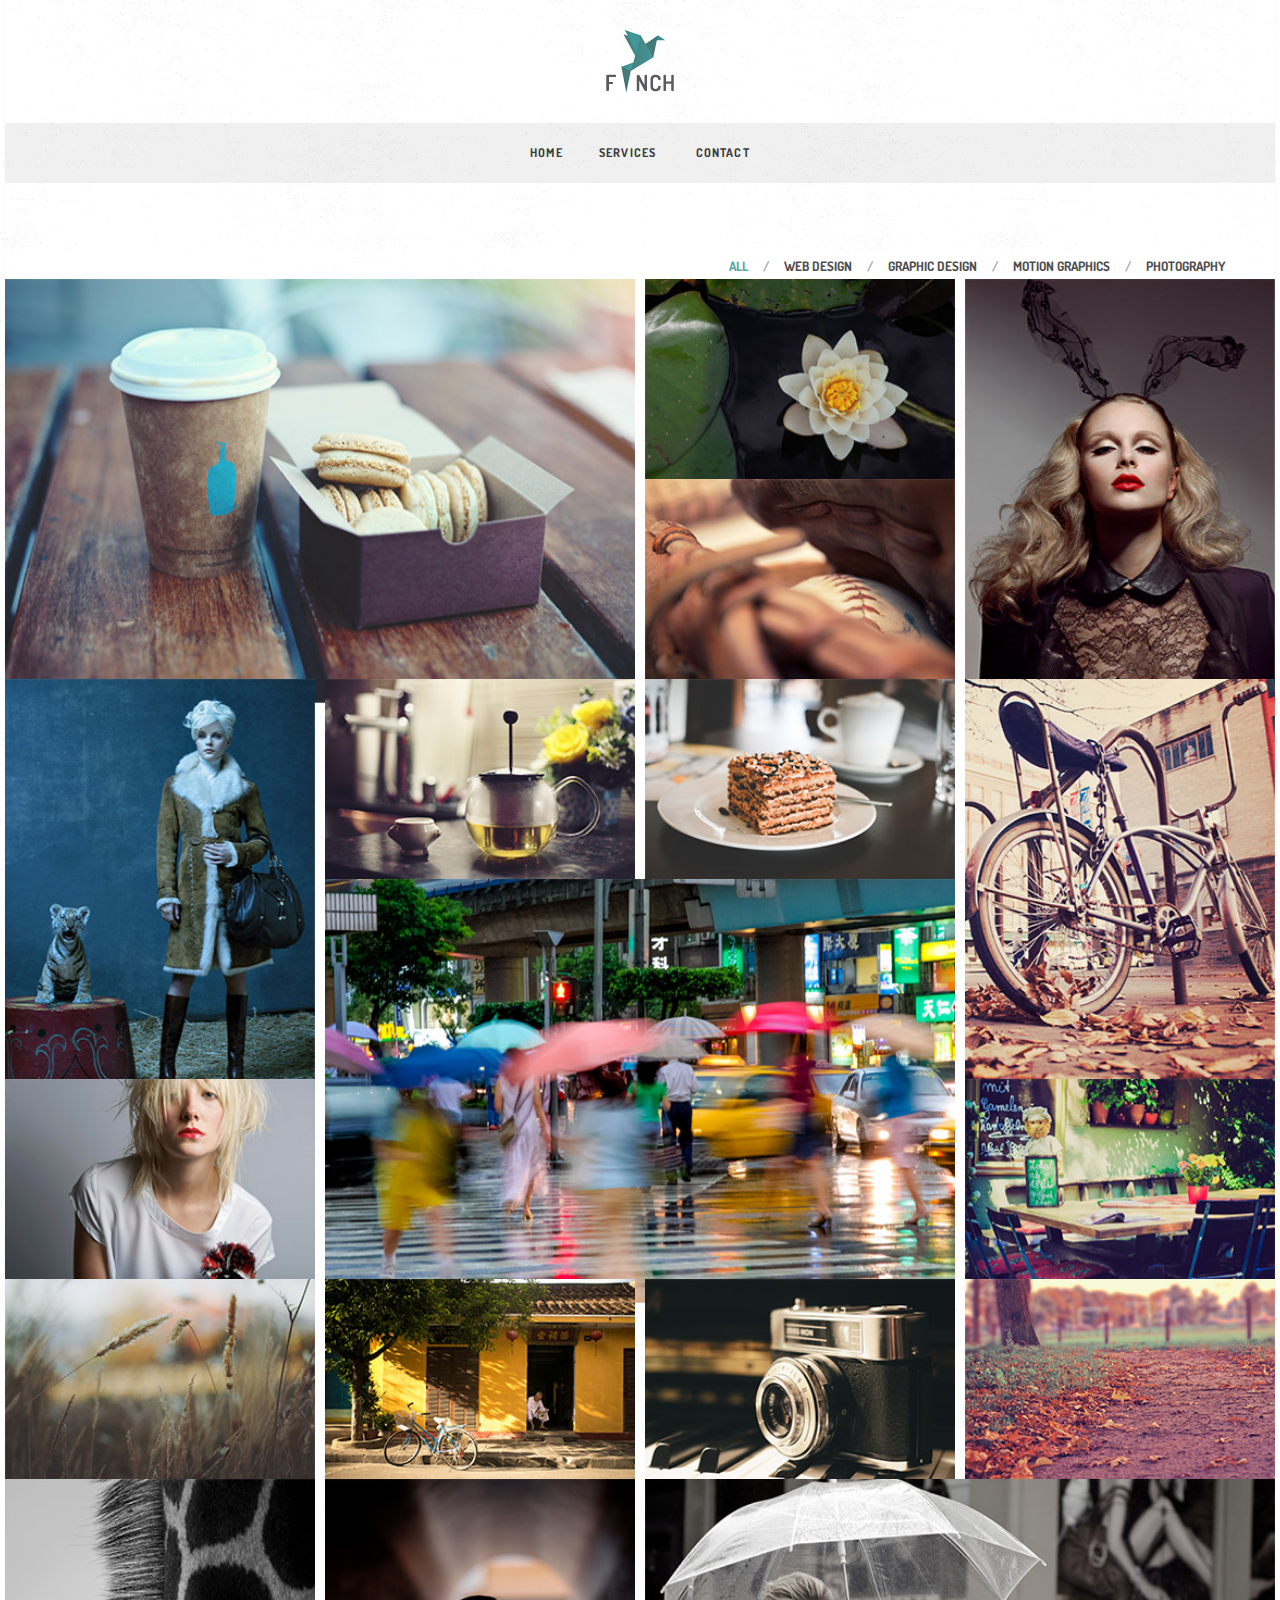
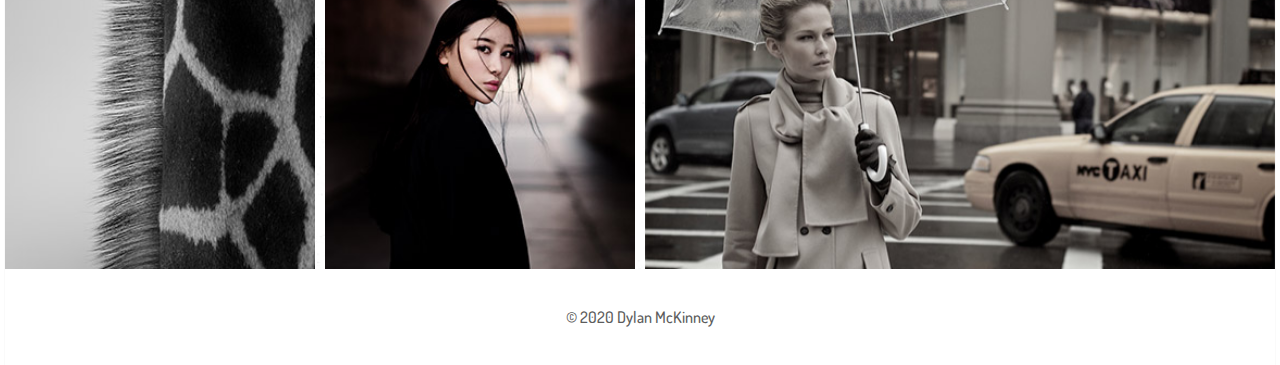
==== commit 00e630da: "initial change" ====
--- a/index.html
+++ b/index.html
@@ -6,7 +6,7 @@
 <meta name="description" content="">
 <meta name="author" content="">
 <link rel="shortcut icon" href="style/images/favicon.png">
-<title>Finch</title>
+<title>Dylan McKinney Visuals</title>
 <!-- Bootstrap core CSS -->
 <link href="style/css/bootstrap.css" rel="stylesheet">
 <link href="style/css/settings.css" rel="stylesheet">
@@ -28,7 +28,7 @@
       <script src="https://oss.maxcdn.com/libs/respond.js/1.3.0/respond.min.js"></script>
       <![endif]-->
 </head>
-<body class="full-layout">
+<body class="box-layout">
 <div class="body-wrapper animsition">
   <div class="navbar default centered">
     <div class="navbar-header">
@@ -38,65 +38,8 @@
       <!--/.container -->
       <nav class="collapse navbar-collapse text-center">
         <ul class="nav navbar-nav">
-          <li class="dropdown"><a href="#" class="dropdown-toggle js-activated">Home</a>
-            <ul class="dropdown-menu">
-              <li><a href="index.html">Home 1</a></li>
-              <li><a href="index2.html">Home 2</a></li>
-              <li><a href="index3.html">Home 3</a></li>
-              <li><a href="index4.html">Home 4</a></li>
-              <li><a href="index5.html">Home 5</a></li>
-            </ul>
-          </li>
-          <li class="dropdown"><a href="#" class="dropdown-toggle js-activated">Headers</a>
-            <ul class="dropdown-menu">
-              <li><a href="header.html">Centered Header</a></li>
-              <li><a href="header2.html">Simple Header</a></li>
-              <li><a href="header3.html">Extended Header</a></li>
-            </ul>
-          </li>
-          <li><a href="about.html">About Us</a></li>
-          <li class="dropdown"><a href="#" class="dropdown-toggle js-activated">Our Journal</a>
-            <ul class="dropdown-menu">
-              <li><a href="blog.html">Blog 1</a></li>
-              <li><a href="blog2.html">Blog 2</a></li>
-              <li><a href="blog3.html">Blog 3</a></li>
-              <li><a href="blog-post.html">Blog Post</a></li>
-            </ul>
-          </li>
-          <li class="dropdown"><a href="#" class="dropdown-toggle js-activated">Portfolio</a>
-            <ul class="dropdown-menu">
-              <li><a href="portfolio.html">Masonry Grid</a></li>
-              <li><a href="portfolio2.html">Fullscreen Grid</a></li>
-              <li><a href="portfolio3.html">Classic Masonry Grid</a></li>
-              <li><a href="portfolio4.html">Masonry Grid w/ Lightbox</a></li>
-              <li><a href="portfolio5.html">Fullscreen Grid w/ Lightbox</a></li>
-              <li><a href="portfolio6.html">Classic Masonry Grid w/ Lightbox</a></li>
-              <li><a href="portfolio-post.html">Post with Carousel</a></li>
-              <li><a href="portfolio-post2.html">Post with Fotorama</a></li>
-              <li><a href="portfolio-post3.html">Post with Slider</a></li>
-              <li><a href="portfolio-post4.html">Post with Static Images</a></li>
-              <li><a href="portfolio-post5.html">Post with Video</a></li>
-            </ul>
-          </li>
+          <li><a href="index.html">Home</a>
           <li><a href="services.html">Services</a></li>
-          <li class="dropdown"><a href="#" class="dropdown-toggle js-activated">Features</a>
-            <ul class="dropdown-menu">
-              <li class="dropdown-submenu"><a href="#">Sliders</a>
-                <ul class="dropdown-menu">
-                  <li><a href="index.html">Revolution Slider</a></li>
-                  <li><a href="index2.html">Fotorama</a></li>
-                  <li><a href="index5.html">Divas Slider</a></li>
-                  <li><a href="portfolio-post.html">Swiper</a></li>
-                  <li><a href="portfolio-post3.html">Owl Carousel</a></li>
-                </ul>
-              </li>
-              <li><a href="elements.html">Elements</a></li>
-              <li><a href="headings.html">Headings</a></li>
-              <li><a href="pricing.html">Pricing Tables</a></li>
-              <li><a href="budicon.html">Font Icons - Budicon</a></li>
-              <li><a href="fontello.html">Font Icons - Fontello</a></li>
-            </ul>
-          </li>
           <li><a href="contact.html">Contact</a></li>
         </ul>
       </nav>
@@ -108,54 +51,15 @@
   
   <div class="offset2"></div>
   <div class="light-wrapper">
-    <div class="container inner tp40 bp0">
-      <div class="tp-banner-container">
-        <div class="tp-banner" >
-          <ul>
-            <li data-transition="fade" data-delay="9000"  data-saveperformance="on"  data-title="Ken Burns Slide"> <img src="style/images/dummy.png"  alt="" data-lazyload="style/images/art/slider-bg1.jpg" data-bgposition="right top" data-kenburns="on" data-duration="12000" data-ease="Power0.easeInOut" data-bgfit="115" data-bgfitend="100" data-bgpositionend="center bottom">
-              <div class="caption sfr title light-layer" data-x="745" data-y="400" data-speed="700" data-start="2300" data-easing="Sine.easeOut">Nature Photography</div>
-              <div class="caption sfr lead light-layer" data-x="745" data-y="454" data-speed="700" data-start="2800" data-easing="Sine.easeOut">Pellentesque ornare sem lacinia quam</div>
-            </li>
-            <li data-transition="slidehorizontal" data-delay="7000" data-fstransition="fade" data-fsmasterspeed="1000" data-fsslotamount="7" data-saveperformance="off"  data-title="Video Slide"> <img src="style/images/art/slider-bg2.jpg"  alt=""  data-bgposition="center center" data-bgfit="cover" data-bgrepeat="no-repeat">
-              <div class="tp-caption tp-fade fadeout fullscreenvideo"
-			data-x="0"
-			data-y="0"
-			data-speed="1000"
-			data-start="1100"
-			data-easing="Power4.easeOut"
-			data-elementdelay="0.01"
-			data-endelementdelay="0.1"
-			data-endspeed="1500"
-			data-endeasing="Power4.easeIn"
-			data-autoplay="true"
-			data-autoplayonlyfirsttime="false"
-			data-nextslideatend="true"
- data-volume="mute" data-forceCover="1" data-aspectratio="4:3" data-forcerewind="on" style="z-index: 2;">
-                <video class="" preload="none" width="100%" height="100%" poster="style/images/art/slider-bg2.jpg">
-                  <source src='style/video/joris_schaap--dragonfly_in_ultra_slow_motion.mp4' type='video/mp4' />
-                  <source src='style/video/joris_schaap--dragonfly_in_ultra_slow_motion.webm' type='video/webm' />
-                </video>
-              </div>
-              <div class="caption sfl title light-layer" data-x="45" data-y="400" data-speed="700" data-start="1500" data-easing="Sine.easeOut" style="z-index: 3;">Slow Motion Video</div>
-              <div class="caption sfl lead light-layer" data-x="45" data-y="454" data-speed="700" data-start="2000" data-easing="Sine.easeOut" style="z-index: 3;">Donec id elit non mi porta gravida</div>
-            </li>
-            <li data-transition="fade" data-delay="5000"> <img src="style/images/art/slider-bg3.jpg" alt="" data-bgfit="cover" data-bgposition="left top" data-bgrepeat="no-repeat" />
-              <div class="caption sfb title light-layer" data-x="center" data-y="250" data-speed="700" data-start="800" data-easing="Sine.easeOut">Urban Photography</div>
-              <div class="caption sfb lead light-layer" data-x="center" data-y="305" data-speed="700" data-start="1300" data-easing="Sine.easeOut">Fusce Pharetra Cras Mattis Elit</div>
-            </li>
-          </ul>
-          <div class="tp-bannertimer tp-bottom"></div>
-        </div>
-      </div>
+    <div class="container inner bp0">
     </div>
-  </div>
-  <!-- /.light-wrapper -->
-  <div class="light-wrapper">
-    <div class="container inner">
-      <h1 class="intro text-center">Hello! We are Finch Studio</h1>
-      <p class="lead main text-center">We are a digital photography studio specializing in landscape, advertorial and conceptual photography, based in New York. We love to turn ideas into beautiful things.</p>
-      <h3 class="section-title pull-left">Our Awesome Shots</h3>
-      <div class="portfolio fix-portfolio">
+    <!-- /.container -->
+    
+    <div class="portfolio fix-portfolio">
+      <div class="container">
+        <!--
+        <h3 class="section-title pull-left">Portfolio</h3>
+        -->
         <div id="filters" class="button-group pull-right">
           <button class="button is-checked" data-filter="*">All</button>
           <button class="button" data-filter=".web">Web Design</button>
@@ -163,292 +67,218 @@
           <button class="button" data-filter=".video">Motion Graphics</button>
           <button class="button" data-filter=".photography">Photography</button>
         </div>
-        <div class="clearfix"></div>
-        <div class="isotope items">
+      </div>
+      <div class="clearfix"></div>
+      <div class="isotope items">
           <div class="item width2 height2 web">
-            <figure><a href="portfolio-post.html">
+            <figure><a href="style/images/art/p1-full.jpg" class="fancybox-media" data-rel="grid-portfolio" data-title-id="title-01">
               <div class="text-overlay">
                 <div class="info"><span>Fringilla Fermentum Sem</span></div>
               </div>
               <img src="style/images/art/p1.jpg" alt="" /> </a></figure>
+            <div id="title-01" class="info hidden">
+              <h2>Vulputate Cursus Mollis</h2>
+              <div class="fancybody">Cum sociis natoque penatibus et magnis dis parturient montes, nascetur ridiculus mus commodo.</div>
+            </div>
+            <!-- /.info .hidden --> 
           </div>
           <div class="item graphic">
-            <figure><a href="portfolio-post2.html">
+            <figure><a href="style/images/art/p2-full.jpg" class="fancybox-media" data-rel="grid-portfolio" data-title-id="title-02">
               <div class="text-overlay">
                 <div class="info"><span>Vestibulum Tellus</span></div>
               </div>
               <img src="style/images/art/p2.jpg" alt="" /> </a></figure>
-          </div>
-          <div class="item height2">
-            <figure><a href="portfolio-post3.html">
+            <div id="title-02" class="info hidden">
+              <h2>Vulputate Cursus Mollis</h2>
+            </div>
+            <!-- /.info .hidden --> 
+          </div>
+          <div class="item height2 web">
+            <figure><a href="style/images/art/p3-full.jpg" class="fancybox-media" data-rel="grid-portfolio" data-title-id="title-03">
               <div class="text-overlay">
                 <div class="info"><span>Vehicula Amet</span></div>
               </div>
               <img src="style/images/art/p3.jpg" alt="" /> </a></figure>
+            <div id="title-03" class="info hidden">
+              <h2>Vulputate Cursus Mollis</h2>
+              <div class="fancybody">Cum sociis natoque penatibus et magnis dis parturient montes, nascetur ridiculus mus commodo.</div>
+            </div>
+            <!-- /.info .hidden --> 
           </div>
           <div class="item video">
-            <figure><a href="portfolio-post4.html">
+            <figure><a href="style/images/art/p4-full.jpg" class="fancybox-media" data-rel="grid-portfolio" data-title-id="title-04">
               <div class="text-overlay">
                 <div class="info"><span>Consectetur Justo</span></div>
               </div>
               <img src="style/images/art/p4.jpg" alt="" /> </a></figure>
+            <div id="title-04" class="info hidden">
+              <h2>Vulputate Cursus Mollis</h2>
+            </div>
+            <!-- /.info .hidden --> 
           </div>
           <div class="item height2 web">
-            <figure><a href="portfolio-post5.html">
+            <figure><a href="style/images/art/p5-full.jpg" class="fancybox-media" data-rel="grid-portfolio" data-title-id="title-05">
               <div class="text-overlay">
                 <div class="info"><span>Etiam Quam</span></div>
               </div>
               <img src="style/images/art/p5.jpg" alt="" /> </a></figure>
-          </div>
-          <div class="item photography">
-            <figure><a href="portfolio-post.html">
+            <div id="title-05" class="info hidden">
+              <h2>Vulputate Cursus Mollis</h2>
+            </div>
+            <!-- /.info .hidden --> 
+          </div>
+          <div class="item photography">
+            <figure><a href="style/images/art/p6-full.jpg" class="fancybox-media" data-rel="grid-portfolio" data-title-id="title-06">
               <div class="text-overlay">
                 <div class="info"><span>Fusce Ornare Lorem</span></div>
               </div>
               <img src="style/images/art/p6.jpg" alt="" /> </a></figure>
+            <div id="title-06" class="info hidden">
+              <h2>Vulputate Cursus Mollis</h2>
+            </div>
+            <!-- /.info .hidden --> 
           </div>
           <div class="item web">
-            <figure><a href="portfolio-post2.html">
+            <figure><a href="style/images/art/p7-full.jpg" class="fancybox-media" data-rel="grid-portfolio" data-title-id="title-07">
               <div class="text-overlay">
                 <div class="info"><span>Sit Amet Ridiculus</span></div>
               </div>
               <img src="style/images/art/p7.jpg" alt="" /> </a></figure>
+            <div id="title-07" class="info hidden">
+              <h2>Vulputate Cursus Mollis</h2>
+            </div>
+            <!-- /.info .hidden --> 
           </div>
           <div class="item height2 graphic">
-            <figure><a href="portfolio-post3.html">
+            <figure><a href="style/images/art/p8-full.jpg" class="fancybox-media" data-rel="grid-portfolio" data-title-id="title-08">
               <div class="text-overlay">
                 <div class="info"><span>Malesuada Dolor Nibh</span></div>
               </div>
               <img src="style/images/art/p8.jpg" alt="" /> </a></figure>
+            <div id="title-08" class="info hidden">
+              <h2>Vulputate Cursus Mollis</h2>
+            </div>
+            <!-- /.info .hidden --> 
           </div>
           <div class="item width2 height2 video">
-            <figure><a href="portfolio-post4.html">
+            <figure><a href="style/images/art/p9-full.jpg" class="fancybox-media" data-rel="grid-portfolio" data-title-id="title-09">
               <div class="text-overlay">
                 <div class="info"><span>Ridiculus Lorem Consectetur</span></div>
               </div>
               <img src="style/images/art/p9.jpg" alt="" /> </a></figure>
+            <div id="title-09" class="info hidden">
+              <h2>Vulputate Cursus Mollis</h2>
+            </div>
+            <!-- /.info .hidden --> 
           </div>
           <div class="item graphic">
-            <figure><a href="portfolio-post5.html">
+            <figure><a href="style/images/art/p10-full.jpg" class="fancybox-media" data-rel="grid-portfolio" data-title-id="title-10">
               <div class="text-overlay">
                 <div class="info"><span>Bibendum Purus</span></div>
               </div>
               <img src="style/images/art/p10.jpg" alt="" /> </a></figure>
-          </div>
-          <div class="item photography">
-            <figure><a href="portfolio-post.html">
+            <div id="title-10" class="info hidden">
+              <h2>Vulputate Cursus Mollis</h2>
+            </div>
+            <!-- /.info .hidden --> 
+          </div>
+          <div class="item photography">
+            <figure><a href="style/images/art/p11-full.jpg" class="fancybox-media" data-rel="grid-portfolio" data-title-id="title-11">
               <div class="text-overlay">
                 <div class="info"><span>Pellentesque Etiam Egestas</span></div>
               </div>
               <img src="style/images/art/p11.jpg" alt="" /> </a></figure>
+            <div id="title-11" class="info hidden">
+              <h2>Vulputate Cursus Mollis</h2>
+            </div>
+            <!-- /.info .hidden --> 
+          </div>
+          <div class="item photography">
+            <figure><a href="style/images/art/p12-full.jpg" class="fancybox-media" data-rel="grid-portfolio" data-title-id="title-12">
+              <div class="text-overlay">
+                <div class="info"><span>Inceptos Ultricies Elit</span></div>
+              </div>
+              <img src="style/images/art/p12.jpg" alt="" /> </a></figure>
+            <div id="title-12" class="info hidden">
+              <h2>Vulputate Cursus Mollis</h2>
+            </div>
+            <!-- /.info .hidden --> 
+          </div>
+          <div class="item photography">
+            <figure><a href="style/images/art/p13-full.jpg" class="fancybox-media" data-rel="grid-portfolio" data-title-id="title-13">
+              <div class="text-overlay">
+                <div class="info"><span>Fringilla Quam</span></div>
+              </div>
+              <img src="style/images/art/p13.jpg" alt="" /> </a></figure>
+            <div id="title-13" class="info hidden">
+              <h2>Vulputate Cursus Mollis</h2>
+            </div>
+            <!-- /.info .hidden --> 
+          </div>
+          <div class="item photography">
+            <figure><a href="style/images/art/p14-full.jpg" class="fancybox-media" data-rel="grid-portfolio" data-title-id="title-14">
+              <div class="text-overlay">
+                <div class="info"><span>Pellentesque Cras</span></div>
+              </div>
+              <img src="style/images/art/p14.jpg" alt="" /> </a></figure>
+            <div id="title-14" class="info hidden">
+              <h2>Vulputate Cursus Mollis</h2>
+            </div>
+            <!-- /.info .hidden --> 
+          </div>
+          <div class="item photography">
+            <figure><a href="style/images/art/p15-full.jpg" class="fancybox-media" data-rel="grid-portfolio" data-title-id="title-15">
+              <div class="text-overlay">
+                <div class="info"><span>Ligula Etiam</span></div>
+              </div>
+              <img src="style/images/art/p15.jpg" alt="" /> </a></figure>
+            <div id="title-15" class="info hidden">
+              <h2>Vulputate Cursus Mollis</h2>
+            </div>
+            <!-- /.info .hidden --> 
+          </div>
+          <div class="item height2 photography">
+            <figure><a href="style/images/art/p16-full.jpg" class="fancybox-media" data-rel="grid-portfolio" data-title-id="title-16">
+              <div class="text-overlay">
+                <div class="info"><span>Condimentum Parturient</span></div>
+              </div>
+              <img src="style/images/art/p16.jpg" alt="" /> </a></figure>
+            <div id="title-16" class="info hidden">
+              <h2>Vulputate Cursus Mollis</h2>
+            </div>
+            <!-- /.info .hidden --> 
+          </div>
+          <div class="item height2 photography">
+            <figure><a href="style/images/art/p17-full.jpg" class="fancybox-media" data-rel="grid-portfolio" data-title-id="title-17">
+              <div class="text-overlay">
+                <div class="info"><span>Fringilla Fermentum</span></div>
+              </div>
+              <img src="style/images/art/p17.jpg" alt="" /> </a></figure>
+            <div id="title-17" class="info hidden">
+              <h2>Vulputate Cursus Mollis</h2>
+            </div>
+            <!-- /.info .hidden --> 
+          </div>
+          <div class="item width2 height2 photography">
+            <figure><a href="style/images/art/p18-full.jpg" class="fancybox-media" data-rel="grid-portfolio" data-title-id="title-18">
+              <div class="text-overlay">
+                <div class="info"><span>Condimentum Vulputate Vestibulum</span></div>
+              </div>
+              <img src="style/images/art/p18.jpg" alt="" /> </a></figure>
+            <div id="title-18" class="info hidden">
+              <h2>Vulputate Cursus Mollis</h2>
+            </div>
+            <!-- /.info .hidden --> 
           </div>
         </div>
-      </div>
-      <!-- /.portfolio -->
-      
-      <div class="divide70"></div>
-      <h3 class="section-title text-center">Let's make something great together</h3>
-      <div class="text-center"> <a href="#" class="btn btn-large fixed-width">View More Work</a> <a href="#" class="btn btn-large btn-maroon fixed-width">Get in Touch</a> </div>
     </div>
-    <!-- /.container --> 
-  </div>
-  <!-- /.light-wrapper -->
+    <!-- /.portfolio -->
+    
   
-  <div class="dark-wrapper">
-    <div class="container inner">
-      <h3 class="section-title">What We Do</h3>
-      <div class="services-1">
-        <div class="row">
-          <div class="col-sm-4">
-            <div class="icon"> <i class="budicon-heart icn"></i> </div>
-            <!-- /.icon -->
-            <div class="text">
-              <h3>Wedding Photography</h3>
-              <p>Nulla vitae libero, a pharetra augue. Integer posuere a ante venenatis condimentum. Donec id elit non mi porta gravida metus.</p>
-            </div>
-            <!-- /.text --> 
-          </div>
-          <!-- /.col-sm-4 -->
-          <div class="col-sm-4">
-            <div class="icon"> <i class="budicon-gender-female icn"></i> </div>
-            <!-- /.icon -->
-            <div class="text">
-              <h3>Birth Photography</h3>
-              <p>Vestibulum id ligula porta euismod semper. Aenean lacinia bibendum vestibulum. Cum sociis natoque penatibus et parturient.</p>
-            </div>
-            <!-- /.text --> 
-          </div>
-          <!-- /.col-sm-4 -->
-          <div class="col-sm-4">
-            <div class="icon"> <i class="budicon-meal icn"></i> </div>
-            <!-- /.icon -->
-            <div class="text">
-              <h3>Food Photography</h3>
-              <p>Aenean eu leo quam. Pellente ornare sem lacinia quam venenatis vestibulum sagittis montes, nascetur ridiculus mus.</p>
-            </div>
-            <!-- /.text --> 
-          </div>
-          <!-- /.col-sm-4 --> 
-        </div>
-        <!-- /.row -->
-        <div class="divide30"></div>
-        <div class="row">
-          <div class="col-sm-4">
-            <div class="icon"> <i class="budicon-bag icn"></i> </div>
-            <!-- /.icon -->
-            <div class="text">
-              <h3>Fashion Photography</h3>
-              <p>Fusce dapibus commodo, tortor mauris condimentum nibh, ut fermentum massa. Maecenas sed diam eget risus varius blandit.</p>
-            </div>
-            <!-- /.text --> 
-          </div>
-          <!-- /.col-sm-4 -->
-          <div class="col-sm-4">
-            <div class="icon"> <i class="budicon-diamond icn"></i> </div>
-            <!-- /.icon -->
-            <div class="text">
-              <h3>Jewelery Photography</h3>
-              <p>Nullam id dolor id nibh ultricies vehicula ut id elit. Vestibulum id ligula porta felis sit amet non magna sit amet tortor sagittis.</p>
-            </div>
-            <!-- /.text --> 
-          </div>
-          <!-- /.col-sm-4 -->
-          <div class="col-sm-4">
-            <div class="icon"> <i class="budicon-cocktail icn"></i> </div>
-            <!-- /.icon -->
-            <div class="text">
-              <h3>Drink Photography</h3>
-              <p>Morbi leo risus, porta ac consectetur ac at eros. Cras mattis consectetur purus. Cras mattis consectetur purus fermentum.</p>
-            </div>
-            <!-- /.text --> 
-          </div>
-          <!-- /.col-sm-4 --> 
-        </div>
-        <!-- /.row --> 
-      </div>
-      <!-- /.services --> 
-      
-    </div>
-  </div>
-  <div class="parallax parallax1 customers">
-    <div class="container inner text-center">
-      <h3 class="section-title text-center">What Do Our Customers Think</h3>
-      <div class="testimonials owl-carousel thin">
-        <div class="item">
-          <blockquote>
-            <p>Praesent commodo cursus magna, vel scelerisque nisl consectetur. Nullam dolor nibh ultricies vehicula elit vulputate tristique egestas. Praesent commodo cursus magna, vel scelerisque.<small>Nikolas Brooten</small></p>
-          </blockquote>
-        </div>
-        <!-- /.item -->
-        <div class="item">
-          <blockquote>
-            <p>Cras justo odio, dapibus facilisis in, egestas eget quam. Maecenas faucibus mollis interdum. Etiam porta sem malesuada magna mollis euismod. Cum sociis natoque penatibus et magnis dis parturient.<small>Coriss Ambady</small></p>
-          </blockquote>
-        </div>
-        <!-- /.item -->
-        <div class="item">
-          <blockquote>
-            <p>Aenean eu leo quam. Pellentesque ornare sem lacinia quam venenatis id vestibulum. Donec sed odio dui. Sed posuere consectetur est at lobortis. Cras justo odio, dapibus ac facilisis in, egestas eget.<small>Barclay Widerski</small></p>
-          </blockquote>
-        </div>
-        <!-- /.item -->
-        <div class="item">
-          <blockquote>
-            <p>Cras justo odio, dapibus ac facilisis in, egestas eget quam. Maecenas faucibus mollis interdum. Vivamus sagittis lacus vel augue laoreet. Donec id elit non mi porta gravida at eget metus.<small>Elsie Spear</small></p>
-          </blockquote>
-        </div>
-        <!-- /.item --> 
-      </div>
-      <!-- /.testimonials --> 
-      
-    </div>
-    <!-- /.container --> 
-  </div>
-  <!-- /.parallax -->
-  
-  <div class="light-wrapper">
-    <div class="container inner">
-      <h3 class="section-title">Our Featured Posts</h3>
-      <div class="latest-blog-wrapper">
-        <div class="latest-blog isotope isotope js-isotope row" data-isotope-options='{ "layoutMode": "fitRows", "itemSelector": ".post" }'>
-          <div class="post col-sm-12 col-md-6 row">
-            <div class="col-sm-4">
-              <figure class="icon-overlay"><a href="blog-post.html"><img src="style/images/art/b1.jpg" alt="" /></a></figure>
-            </div>
-            <div class="col-sm-8 post-content">
-              <h3 class="post-title"><a href="blog-post.html">Adipiscing Mollis Inceptos</a></h3>
-              <div class="meta"><span class="date">13 Nov, 2012</span> <span class="comments"><a href="#">3 Comments</a></span></div>
-              <p>Aenean leo quam. Pellentesque ornare sem lacinia quam venenatis vestibulum. Sed posuere consectetur est at lobortis. Curabitur blandit tempus porttitor.</p>
-            </div>
-          </div>
-          <div class="post col-sm-12 col-md-6 row">
-            <div class="col-sm-4">
-              <figure class="icon-overlay"><a href="blog-post.html"><img src="style/images/art/b2.jpg" alt="" /></a></figure>
-            </div>
-            <div class="col-sm-8 post-content">
-              <h3 class="post-title"><a href="blog-post.html">Ridiculus Ultricies Pellentesque</a></h3>
-              <div class="meta"><span class="date">02 Jan, 2013</span> <span class="comments"><a href="#">5 Comments</a></span></div>
-              <p>Lorem ipsum dolor sit amet, consectetur adipiscing elit. Maecenas sed diam eget risus varius blandit sit amet non magna. Fusce dapibus, tellus ac cursus commodo.</p>
-            </div>
-          </div>
-          <div class="post col-sm-12 col-md-6 row">
-            <div class="col-sm-4">
-              <figure class="icon-overlay"><a href="blog-post.html"><img src="style/images/art/b3.jpg" alt="" /></a></figure>
-            </div>
-            <div class="col-sm-8 post-content">
-              <h3 class="post-title"><a href="blog-post.html">Tristique Purus Pharetra</a></h3>
-              <div class="meta"><span class="date">14 Mar, 2013</span> <span class="comments"><a href="#">2 Comments</a></span></div>
-              <p>Morbi leo risus, porta ac consectetur ac, vestibulum at eros. Etiam porta sem malesuada magna mollis euismod. Cras mattis consectetur purus sit amet fermentum.</p>
-            </div>
-          </div>
-          <div class="post col-sm-12 col-md-6 row">
-            <div class="col-sm-4">
-              <figure class="icon-overlay"><a href="blog-post.html"><img src="style/images/art/b4.jpg" alt="" /></a></figure>
-            </div>
-            <div class="col-sm-8 post-content">
-              <h3 class="post-title"><a href="blog-post.html">Inceptos Porta Nibh</a></h3>
-              <div class="meta"><span class="date">23 Dec, 2013</span> <span class="comments"><a href="#">7 Comments</a></span></div>
-              <p>Praesent commodo cursus magna, vel scelerisque nisl consectetur et. Curabitur blandit tempus porttitor. Cras justo odio, dapibus ac facilisis in, egestas eget quam.</p>
-            </div>
-          </div>
-        </div>
-      </div>
-    </div>
-  </div>
-  <div class="dark-wrapper">
-    <div class="container inner">
-      <h3 class="section-title pull-left">Latest Instagram Shots</h3>
-      <a href="#" class="link-out pull-right"><i class="icon-s-instagram rp5"></i>Go to Our Instagram Page</a>
-      <div class="clearfix"></div>
-      <div id="instafeed"></div>
-    </div>
-  </div>
   <footer class="footer black-wrapper widget-footer">
-    <div class="container inner">
-      <div class="thin text-center">
-        <h3 class="section-title text-center">Get in Touch with Us</h3>
-        <p>Maecenas faucibus molli interdum. Cras mattis consectetur purus sitor amet sed donec malesuada ullamcorper odio. Curabitur blandit tempus porttitor vollisky inceptos mollisestor.</p>
-        <div class="divide20"></div>
-        <ul class="social">
-          <li><a href="#"><i class="icon-s-rss"></i></a></li>
-          <li><a href="#"><i class="icon-s-twitter"></i></a></li>
-          <li><a href="#"><i class="icon-s-facebook"></i></a></li>
-          <li><a href="#"><i class="icon-s-dribbble"></i></a></li>
-          <li><a href="#"><i class="icon-s-pinterest"></i></a></li>
-        </ul>
-        <div class="divide40"></div>
-        <div class="contact-info"> <span> Moonshine St. 14/05 Light City </span> <span>+00 (123) 456 78 90 </span> <span> <a href="first.last@email.com">first.last@email.com </a></span> </div>
-        <!-- .contact-info --> 
-        
-      </div>
-      <!-- .thin --> 
-      
-    </div>
-    <!-- .container -->
-    
     <div class="sub-footer">
       <div class="container">
-        <p class="text-center">© 2014 Zonya. All rights reserved. Theme by <a href="http://elemisfreebies.com">elemis</a>.</p>
+        <p class="text-center">© 2020 Dylan McKinney</p>
       </div>
     </div>
   </footer>
@@ -480,4 +310,4 @@
 <script src="style/js/imagesloaded.pkgd.min.js"></script> 
 <script src="style/js/scripts.js"></script>
 </body>
-</html>+</html>
--- a/style.css
+++ b/style.css
@@ -411,8 +411,8 @@
     margin-top: -15px;
 }
 .footer {
-    background: #1e1f20;
-    color: #b9b9b9;
+    background: #ffffff;
+    color: #5c5c5c;
 }
 .footer a {
     color: #b9b9b9
@@ -421,7 +421,7 @@
     color: #57a4a4
 }
 .sub-footer {
-    background: #1a1a1b;
+    background: #ffffff;
     padding-top: 35px;
     padding-bottom: 35px;
 }
@@ -3385,7 +3385,7 @@
 /*-----------------------------------------------------------------------------------*/
 @media (min-width: 1270px) { 
 	.box-layout {
-	    background: transparent url(style/images/bg/bg17.jpg) repeat fixed;
+	    background: transparent url(style/images/bg/bg1.jpg) repeat fixed;
 	    padding: 0;
 	}
 	.box-layout .body-wrapper {
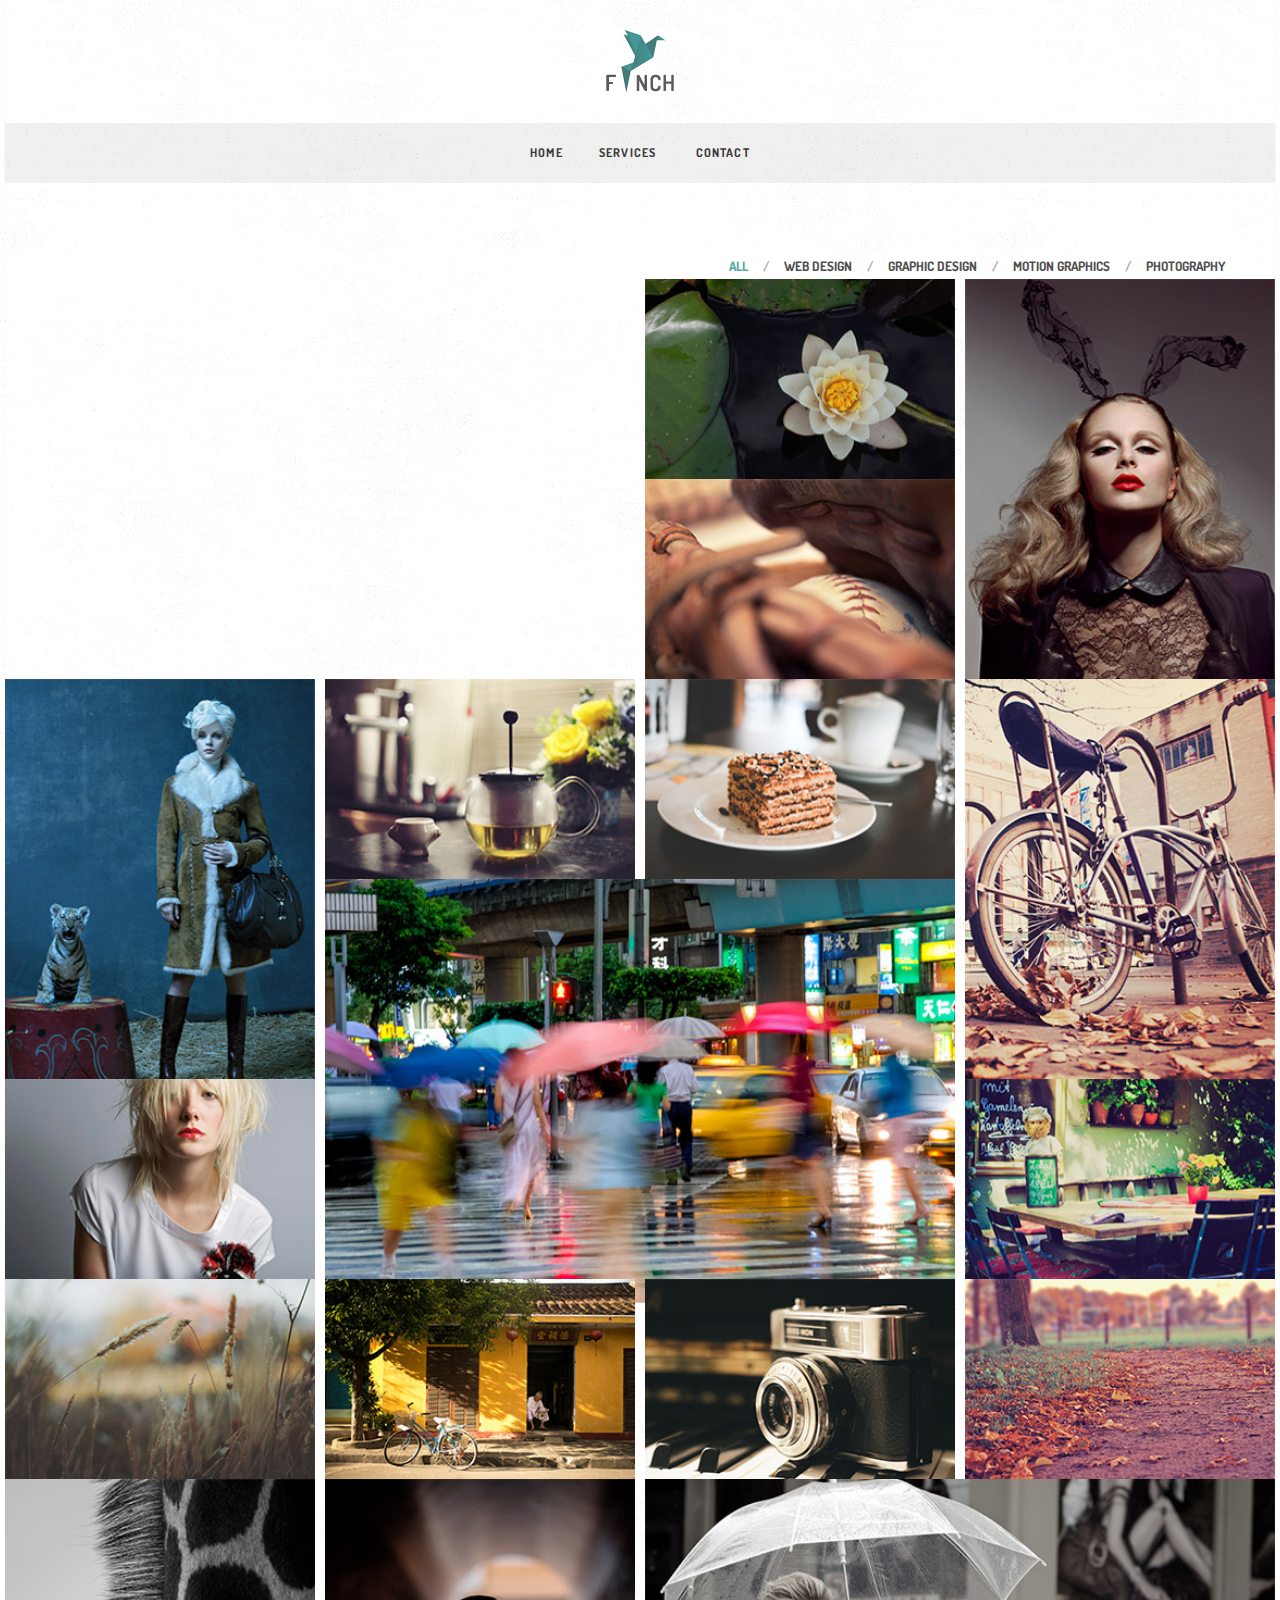
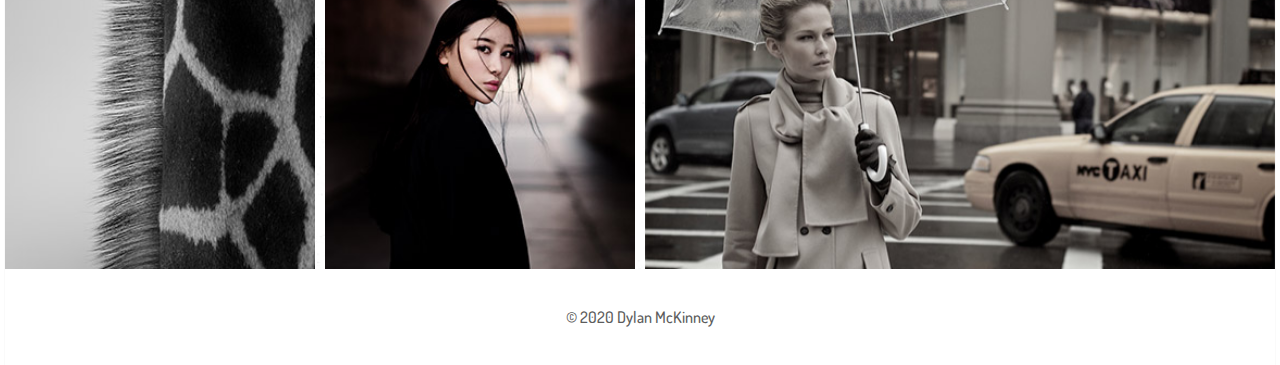
==== commit f360c475: "first photo addition" ====
--- a/index.html
+++ b/index.html
@@ -71,11 +71,11 @@
       <div class="clearfix"></div>
       <div class="isotope items">
           <div class="item width2 height2 web">
-            <figure><a href="style/images/art/p1-full.jpg" class="fancybox-media" data-rel="grid-portfolio" data-title-id="title-01">
-              <div class="text-overlay">
-                <div class="info"><span>Fringilla Fermentum Sem</span></div>
-              </div>
-              <img src="style/images/art/p1.jpg" alt="" /> </a></figure>
+            <figure><a href="style/images/art/joshua_tree1.jpg" class="fancybox-media" data-rel="grid-portfolio" data-title-id="title-01">
+              <div class="text-overlay">
+                <div class="info"><span>Dylan in joshua tree</span></div>
+              </div>
+              <img src="style/images/art/joshua_tree1.jpg" alt="" /> </a></figure>
             <div id="title-01" class="info hidden">
               <h2>Vulputate Cursus Mollis</h2>
               <div class="fancybody">Cum sociis natoque penatibus et magnis dis parturient montes, nascetur ridiculus mus commodo.</div>
@@ -275,7 +275,7 @@
     <!-- /.portfolio -->
     
   
-  <footer class="footer black-wrapper widget-footer">
+  <footer class="footer widget-footer">
     <div class="sub-footer">
       <div class="container">
         <p class="text-center">© 2020 Dylan McKinney</p>
